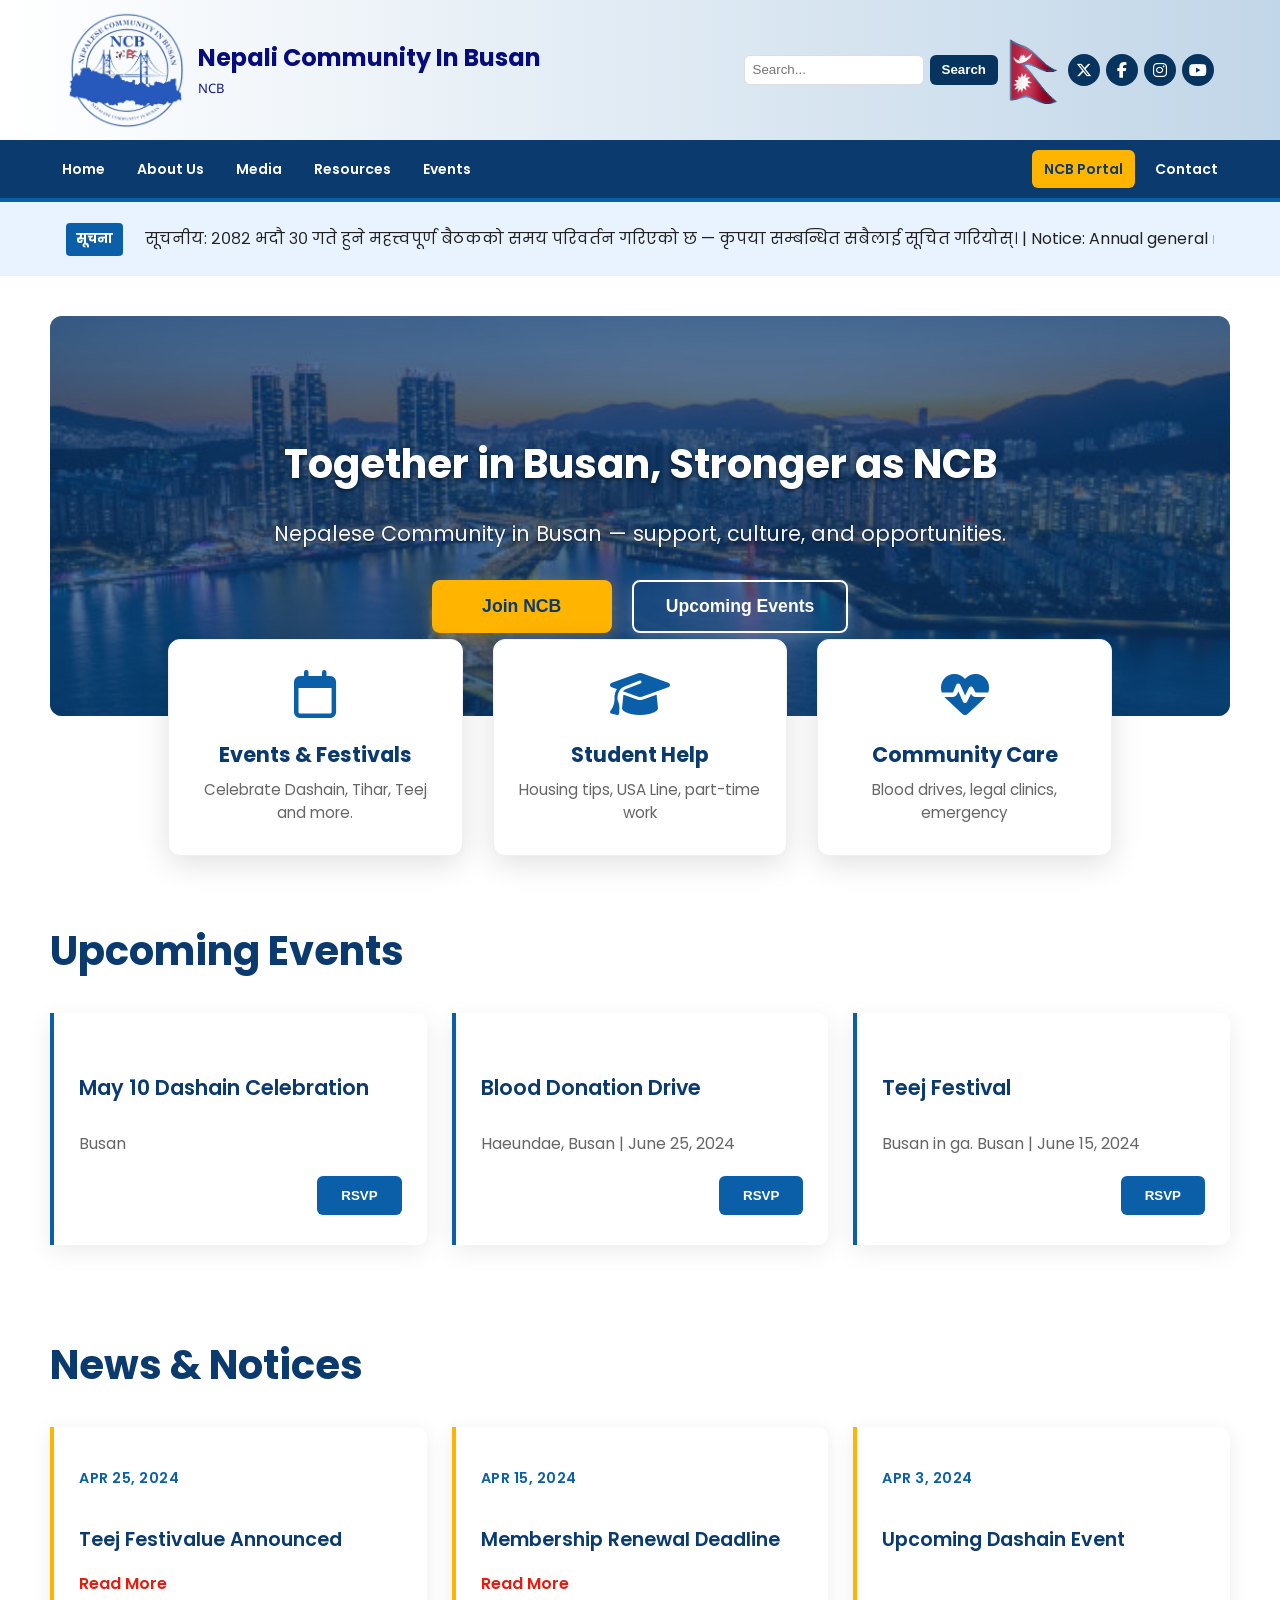
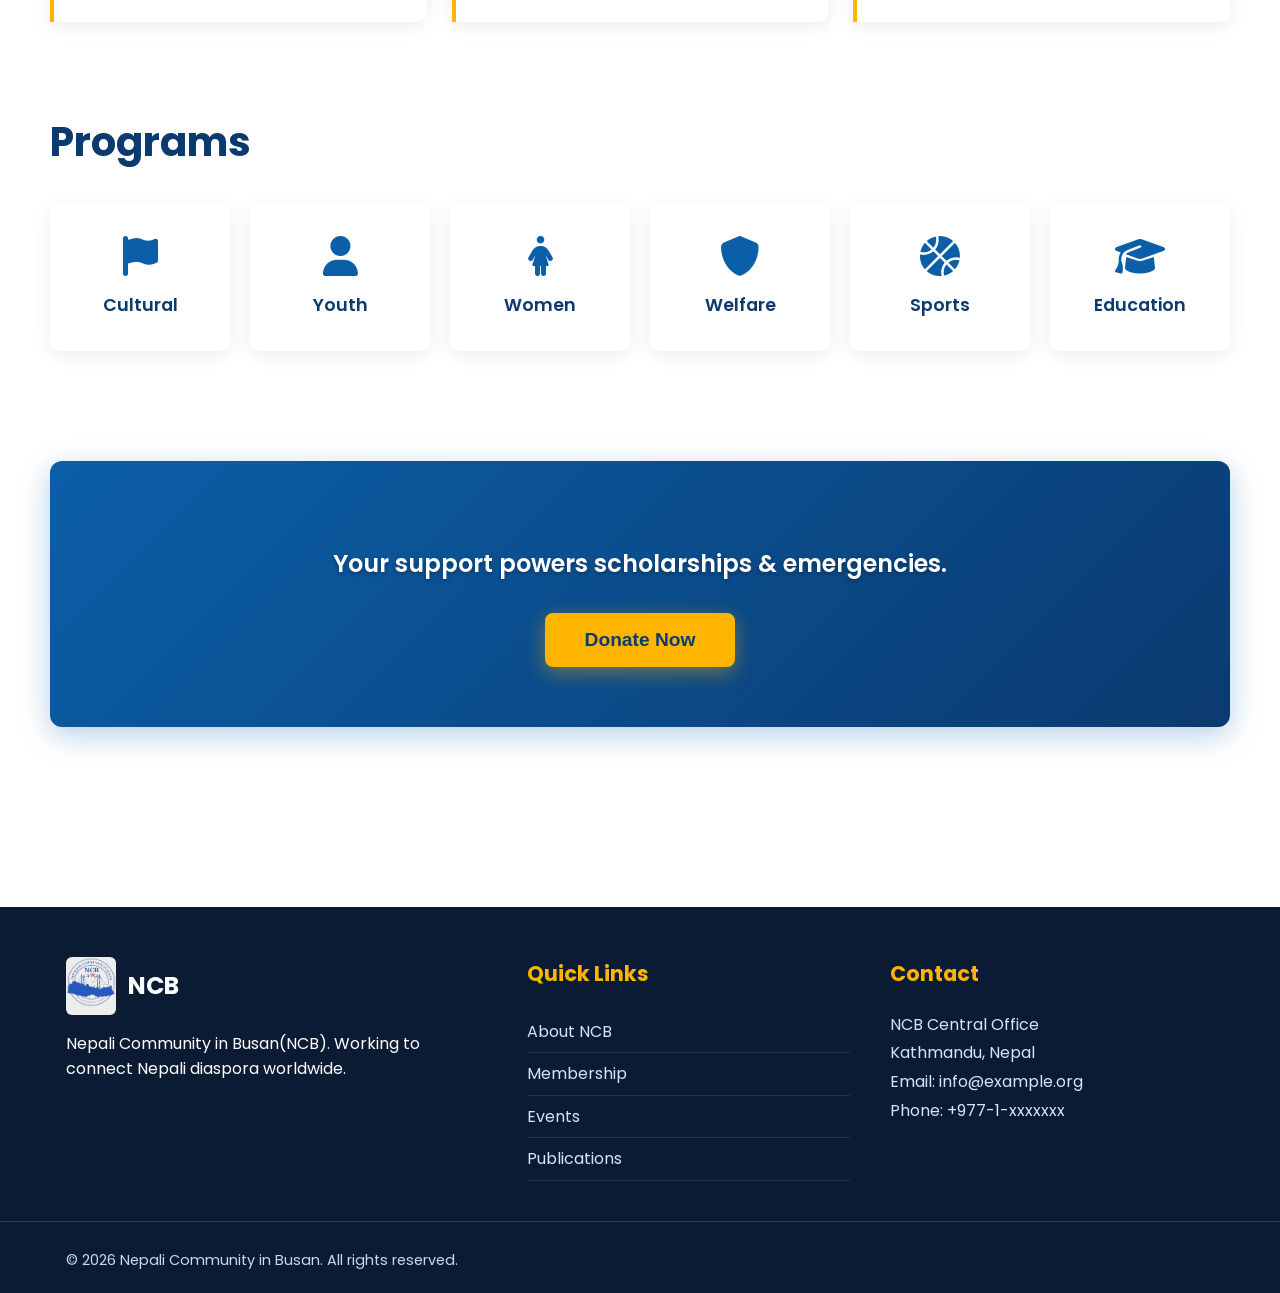
==== index.html @ 3a70bf77 "Update index.html" ====
<!doctype html>
<html lang="en">

<head>
    <meta charset="utf-8" />
    <meta name="viewport" content="width=device-width,initial-scale=1" />
    <title>NCB-Home</title>

    <!-- Fonts -->
    <link
        href="https://fonts.googleapis.com/css2?family=Poppins:wght@300;400;600;700&family=Noto+Sans+Devanagari:wght@400;700&display=swap"
        rel="stylesheet">
    <link rel="stylesheet" href="https://cdnjs.cloudflare.com/ajax/libs/font-awesome/6.6.0/css/all.min.css">
    <!-- Meta -->
    <meta name="description" content="NCB- Nepali Communituy in Busan">
       <link rel="stylesheet" href="./css/styles.css">
</head>

<body>
    <!-- HEADER -->
    <header class="site-header">
        <div class="topbar">
            <div class="container">
                <div class="branding">
                    <div class="logo">
                        <img src="./assests/Images/NCB_logo.png" alt="NCB Logo" style="width: 120px;">
                    </div>
                    <div class="branding-text">
                        <div class="org-title">Nepali Community In Busan</div>
                        <div class="org-sub">NCB</div>
                    </div>
                </div>

                <div class="top-actions">
                    <div class="search-wrap">
                        <input type="search" placeholder="Search..." aria-label="Search" id="search-input" />
                        <button id="search-btn">Search</button>
                    </div>
                    <div class="flags">
                        <img src="./assests/Images/np_flag.gif" alt="Nepal" srcset="" style="width: 50px;">
                    </div>
                    <div class="socials">
                        <a href="#" aria-label="X"><i class="fa-brands fa-x-twitter"></i></a>
                        <a href="#" aria-label="Facebook"><i class="fa-brands fa-facebook-f"></i></a>
                        <a href="#" aria-label="Instagram"><i class="fa-brands fa-instagram"></i></a>
                        <a href="#" aria-label="YouTube"><i class="fa-brands fa-youtube"></i></a>
                    </div>


                </div>
            </div>
        </div>

        <!-- NAV -->
        <nav class="main-nav">
            <div class="container nav-inner">
                <ul class="nav-left">
                    <li><a href="#">Home</a></li>

                    <li class="has-sub">
                        <a href="#">About Us</a>
                        <ul class="dropdown">
                            <li><a href="#">History</a></li>
                            <li><a href="#">Mission & Vision</a></li>
                            <li><a href="#">Leadership</a></li>
                        </ul>
                    </li>

                    <li class="has-sub">
                        <a href="#">Media</a>
                        <ul class="dropdown">
                            <li><a href="#">Press Releases</a></li>
                            <li><a href="#">News</a></li>
                            <li><a href="#">Gallery</a></li>
                        </ul>
                    </li>

                    <li class="has-sub">
                        <a href="#">Resources</a>
                        <ul class="dropdown">
                            <li><a href="#">Documents</a></li>
                            <li><a href="#">Publications</a></li>
                        </ul>
                    </li>

                    <li><a href="#">Events</a></li>
                </ul>

                <ul class="nav-right">
                    <li><a class="cta" href="#">NCB Portal</a></li>
                    <li><a href="#">Contact</a></li>
                </ul>
                <button class="mobile-nav-toggle" aria-label="Open navigation">
                    <span></span><span></span><span></span>
                </button>
            </div>
        </nav>

        <!-- NOTICE BAR -->
        <div class="notice-bar">
            <div class="container notice-inner">
                <span class="notice-label">सूचना</span>
                <div class="notice-scroll" aria-live="polite">
                    <p class="scroll-text">
                        सूचनीय: २०८२ भदौ ३० गते हुने महत्त्वपूर्ण बैठकको समय परिवर्तन गरिएको छ — कृपया सम्बन्धित सबैलाई
                        सूचित गरियोस्। | Notice: Annual general meeting dates updated. Check calendar for details.
                    </p>
                </div>
            </div>
        </div>
    </header>

    <!-- MAIN -->
    <main class="container main-grid">
        <!-- MAIN GRID CONTENT -->
        <div class="main_top_container">
            <section class="hero-banner">
                <div class="hero-text">
                    <h1>Together in Busan, Stronger as NCB</h1>
                    <p>Nepalese Community in Busan — support, culture, and opportunities.</p>
                    <div class="hero-buttons">
                        <button class="btn-primary">Join NCB</button>
                        <button class="btn-secondary">Upcoming Events</button>
                    </div>
                </div>
            </section>

            <!-- Quick Access Cards -->
            <div class="quick-cards">
                <div class="card">
                    <i class="fa-regular fa-calendar"></i>
                    <div class="card_description">
                        <h4 class="card_title">Events & Festivals</h4>
                        <p class="card_desc">Celebrate Dashain, Tihar, Teej and more.</p>
                    </div>

                </div>
                <div class="card">
                    <i class="fa-solid fa-graduation-cap"></i>
                    <div class="card_description">
                        <h4 class="card_title">Student Help</h4>
                        <p class="card_desc">Housing tips, USA Line, part-time work</p>
                    </div>

                </div>
                <div class="card">
                    <i class="fa-solid fa-heart-pulse"></i>
                    <div class="card_description">
                        <h4 class="card_title">Community Care</h4>
                        <p class="card_desc">Blood drives, legal clinics, emergency</p>
                    </div>

                </div>
            </div>
        </div>
        <!-- Upcoming Events -->
        <section class="upcoming-events">
            <h2>Upcoming Events</h2>
            <div class="events-list">
                <div class="event-card">
                    <h4>May 10 Dashain Celebration</h4>
                    <p>Busan</p>
                    <button class="rsvp">RSVP</button>
                </div>
                <div class="event-card">
                    <h4>Blood Donation Drive</h4>
                    <p>Haeundae, Busan | June 25, 2024</p>
                    <button class="rsvp">RSVP</button>
                </div>
                <div class="event-card">
                    <h4>Teej Festival</h4>
                    <p>Busan in ga. Busan | June 15, 2024</p>
                    <button class="rsvp">RSVP</button>
                </div>
            </div>
        </section>

        <!-- News & Notices -->
        <section class="news-notices">
            <h2>News & Notices</h2>
            <div class="news-list">
                <div class="news-item">
                    <p class="date">Apr 25, 2024</p>
                    <h4>Teej Festivalue Announced</h4>
                    <a href="#">Read More</a>
                </div>
                <div class="news-item">
                    <p class="date">Apr 15, 2024</p>
                    <h4>Membership Renewal Deadline</h4>
                    <a href="#">Read More</a>
                </div>
                <div class="news-item">
                    <p class="date">Apr 3, 2024</p>
                    <h4>Upcoming Dashain Event</h4>
                </div>
            </div>
        </section>

        <!-- Programs -->
        <section class="programs">
            <h2>Programs</h2>
            <div class="program-cards">
                <div class="program-card"><i class="fa-solid fa-flag"></i><span>Cultural</span></div>
                <div class="program-card"><i class="fa-solid fa-user"></i><span>Youth</span></div>
                <div class="program-card"><i class="fa-solid fa-female"></i><span>Women</span></div>
                <div class="program-card"><i class="fa-solid fa-shield"></i><span>Welfare</span></div>
                <div class="program-card"><i class="fa-solid fa-basketball"></i><span>Sports</span></div>
                <div class="program-card"><i class="fa-solid fa-graduation-cap"></i><span>Education</span></div>
            </div>
        </section>

        <!-- Donate CTA -->
        <section class="donate-section">
            <p>Your support powers scholarships & emergencies.</p>
            <button class="btn-primary">Donate Now</button>
        </section>
    </main>

    <!-- FOOTER -->
    <footer class="site-footer">
        <div class="container footer-grid">
            <div class="footer-col">
                <div class="branding">
                    <div class="logo_small " style="background-color: rgb(237, 237, 237); border-radius: 6px;">
                        <img src="./assests/Images/NCB_logo.png" alt="NCB Logo" style="width: 50px;">
                    </div>
                    <div class="branding-text">
                        <div class="org-title">NCB </div>
                    </div>
                </div>
                <p>Nepali Community in Busan(NCB). Working to connect Nepali diaspora worldwide.</p>
            </div>

            <div class="footer-col">
                <h4>Quick Links</h4>
                <ul>
                    <li><a href="#">About NCB</a></li>
                    <li><a href="#">Membership</a></li>
                    <li><a href="#">Events</a></li>
                    <li><a href="#">Publications</a></li>
                </ul>
            </div>

            <div class="footer-col">
                <h4>Contact</h4>
                <address>
                    NCB Central Office<br>
                    Kathmandu, Nepal<br>
                    Email: info@example.org<br>
                    Phone: +977-1-xxxxxxx
                </address>
            </div>
        </div>

        <div class="footer-bottom">
            <div class="container">
                <small>© <span id="year"></span> Nepali Community in Busan. All rights reserved.</small>
            </div>
        </div>
    </footer>
    <script src="./js/script.js">

    </script>
</body>


</html>
---- css/styles.css ----
* {
    box-sizing: border-box;
}

html,
body {
    height: 100%;
    margin: 0;
    font-family: 'Poppins', system-ui, -apple-system, 'Segoe UI', Roboto, 'Noto Sans Devanagari', sans-serif;
    color: #222;
    line-height: 1.6;
}

a {
    color: inherit;
    text-decoration: none;
}

.container {
    max-width: 1180px;
    margin: 0 auto;
    padding: 0 16px;
    width: 100%;
}

/* HEADER - topbar */
.topbar {
    position: relative;
    background: linear-gradient(90deg, #ffffff, #c1d6e8);
    color: #060c7c;
    padding: 10px 0;
}

.topbar .container {
    display: flex;
    gap: 12px;
    align-items: center;
    justify-content: space-between;
    flex-wrap: wrap;
}

.branding {
    display: flex;
    gap: 12px;
    align-items: center;
    flex: 1;
    min-width: 200px;
}

.logo {
    width: 80px;
    height: 80px;
    object-fit: contain;
    display: flex;
    align-items: center;
    justify-content: center;
}

.logo img {
    width: 100%;
    height: auto;
}

.branding-text .org-title {
    font-weight: 700;
    font-size: 1.25rem;
}

.branding-text .org-sub {
    font-size: 12px;
    font-family: 'Noto Sans Devanagari', sans-serif;
    opacity: 0.95;
    margin-top: 2px;
}

/* top actions */
.top-actions {
    display: flex;
    gap: 10px;
    align-items: center;
    flex-wrap: wrap;
}

.search-wrap {
    display: flex;
    gap: 6px;
}

.search-wrap input[type="search"] {
    padding: 6px 8px;
    border-radius: 6px;
    border: 1px solid #ddd;
    min-width: 120px;
    max-width: 180px;
    outline: none;
    width: 100%;
}

.search-wrap #search-btn {
    height: 30px;
    padding: 0 12px;
    border: none;
    background-color: #07335f;
    border-radius: 6px;
    color: white;
    font-weight: bold;
    cursor: pointer;
    white-space: nowrap;
}

.flags img {
    width: 40px;
    height: auto;
    display: block;
}

.socials {
    position: static;
    height: auto;
    max-width: none;
    min-width: auto;
    padding: 0;
    display: flex;
    justify-content: flex-end;
    gap: 6px;
}

.socials a {
    display: flex;
    align-items: center;
    justify-content: center;
    width: 32px;
    height: 32px;
    border-radius: 50%;
    background: #07335f;
    color: white;
    transition: background 0.3s ease;
}

.socials a:hover {
    background: #0b5fa8;
}

.socials a i {
    font-size: 16px;
}

/* mobile nav toggle */
.mobile-nav-toggle {
    display: none;
    background: transparent;
    border: 0;
    cursor: pointer;
    padding: 6px;
}

.mobile-nav-toggle span {
    display: block;
    width: 22px;
    height: 2px;
    background: #fff;
    margin: 4px 0;
    border-radius: 2px;
}

/* MAIN NAV */
.main-nav {
    background: #0b3a6f;
    color: #fff;
    position: relative;
}

.main-nav .nav-inner {
    display: flex;
    align-items: center;
    justify-content: space-between;
    gap: 12px;
    padding: 8px 0;
    position: relative;
}

.main-nav ul {
    list-style: none;
    display: flex;
    gap: 8px;
    margin: 0;
    padding: 0;
    align-items: center;
    flex-wrap: wrap;
}

.main-nav a {
    display: block;
    padding: 10px 12px;
    color: #fff;
    font-weight: 600;
    font-size: 14px;
    white-space: nowrap;
    transition: color 0.3s ease;
}

.main-nav a:hover {
    color: #ffb400;
}

.main-nav .cta {
    background: #ffb400;
    color: #0b3a6f;
    padding: 8px 12px;
    border-radius: 6px;
    transition: background 0.3s ease;
}

.main-nav .cta:hover {
    background: #e6a200;
}

/* Dropdown (pure CSS) */
.has-sub {
    position: relative;
}

.dropdown {
    position: absolute;
    left: 0;
    top: 100%;
    min-width: 180px;
    background: #fff;
    color: #222;
    border-radius: 6px;
    box-shadow: 0 8px 20px rgba(0, 0, 0, 0.12);
    opacity: 0;
    transform: translateY(6px);
    pointer-events: none;
    transition: all .18s ease;
    z-index: 100;
}

.dropdown li a {
    padding: 10px 12px;
    color: #222;
    display: block;
    transition: background 0.3s ease;
}

.dropdown li a:hover {
    background: #f5f5f5;
}

.has-sub:hover>.dropdown,
.has-sub:focus-within>.dropdown {
    opacity: 1;
    transform: translateY(0);
    pointer-events: auto;
}

/* NOTICE BAR */
.notice-bar {
    background: #e9f3ff;
    border-top: 4px solid #0b5fa8;
    padding: 8px 0;
    overflow: hidden;
}

.notice-inner {
    display: flex;
    gap: 12px;
    align-items: center;
    flex-wrap: wrap;
}

.notice-label {
    display: inline-block;
    background: #0b5fa8;
    color: #fff;
    padding: 6px 10px;
    border-radius: 4px;
    font-weight: 700;
    font-size: 13px;
    white-space: nowrap;
}

.notice-scroll {
    overflow: hidden;
    flex: 1;
    min-width: 200px;
}

.scroll-text {
    white-space: nowrap;
    display: inline-block;
    padding-left: 10px;
    animation: marquee 18s linear infinite;
}

@keyframes marquee {
    0% {
        transform: translateX(100%);
    }

    100% {
        transform: translateX(-100%);
    }
}

/* MAIN GRID */
.main-grid {
    display: flex;
    flex-direction: column;
    gap: 40px;
    padding: 40px 0;
}

/* MAIN TOP CONTAINER */
.main_top_container {
    position: relative;
    margin-bottom: 120px;
}

/* HERO BANNER */
.hero-banner {
    background-image: url(/assests/Images/busanbridge.jpg);
    background-repeat: no-repeat;
    background-position: center;
    background-size: cover;
    color: #ffffff;
    padding: 80px 40px;
    border-radius: 12px;
    text-align: center;
    position: relative;
    overflow: hidden;
    min-height: 400px;
    display: flex;
    align-items: center;
    justify-content: center;
}

.hero-banner::before {
    content: '';
    position: absolute;
    top: 0;
    left: 0;
    right: 0;
    bottom: 0;
    background: rgba(11, 58, 111, 0.7);
    z-index: 1;
}

.hero-text {
    position: relative;
    z-index: 2;
    max-width: 800px;
}

.hero-text h1 {
    width:100%;
    font-size: 2.5rem;
    margin-bottom: 20px;
    font-weight: 700;
    text-shadow: 0 2px 4px rgba(0, 0, 0, 0.5);
}

.hero-text p {
    font-size: 1.3rem;
    margin-bottom: 30px;
    opacity: 0.95;
    text-shadow: 0 1px 2px rgba(0, 0, 0, 0.5);
}

.hero-buttons {
    display: flex;
    gap: 20px;
    justify-content: center;
    flex-wrap: wrap;
}

.btn-primary,
.btn-secondary {
    padding: 14px 32px;
    border: none;
    border-radius: 8px;
    font-weight: 600;
    cursor: pointer;
    transition: all 0.3s ease;
    font-size: 1.1rem;
    min-width: 180px;
}

.btn-primary {
    background: #ffb400;
    color: #0b3a6f;
    box-shadow: 0 4px 15px rgba(255, 180, 0, 0.3);
}

.btn-primary:hover {
    background: #e6a200;
    transform: translateY(-3px);
    box-shadow: 0 6px 20px rgba(255, 180, 0, 0.4);
}

.btn-secondary {
    background: transparent;
    color: white;
    border: 2px solid white;
    box-shadow: 0 4px 15px rgba(255, 255, 255, 0.2);
}

.btn-secondary:hover {
    background: white;
    color: #0b3a6f;
    transform: translateY(-3px);
    box-shadow: 0 6px 20px rgba(255, 255, 255, 0.3);
}

/* QUICK CARDS */
.quick-cards {
    display: grid;
    grid-template-columns: repeat(3, 1fr);
    gap: 30px;
    position: absolute;
    bottom: -140px;
    left: 0;
    right: 0;
    z-index: 10;
    width: 80%;
    place-items: center;
    justify-content: center;
    align-items: center;
    margin: auto;
}

.card {
    background: white;
    padding: 30px 25px;
    border-radius: 12px;
    text-align: center;
    box-shadow: 0 8px 30px rgba(0, 0, 0, 0.12);
    transition: all 0.3s ease;
    border: 1px solid #f0f0f0;
    display: flex;
    flex-direction: column;
    align-items: center;
    justify-content: center;
    min-height: 200px;
}

.card:hover {
    transform: translateY(-8px);
    box-shadow: 0 15px 40px rgba(0, 0, 0, 0.15);
}

.card i {
    font-size: 3rem;
    color: #0b5fa8;
    margin-bottom: 20px;
}

.card_description {
    display: flex;
    flex-direction: column;
    gap: 8px;
}

.card_title {
    font-size: 1.3rem;
    margin: 0;
    color: #0b3a6f;
    font-weight: 700;
}

.card_desc {
    color: #666;
    line-height: 1.5;
    margin: 0;
    font-size: 0.95rem;
}

/* UPCOMING EVENTS */
.upcoming-events {
    margin: 10px 0 10px;
}

.upcoming-events h2 {
    font-size: 2.5rem;
    margin-bottom: 30px;
    color: #0b3a6f;
    text-align: left;
    font-weight: 700;
}

.events-list {
    display: grid;
    grid-template-columns: repeat(auto-fit, minmax(320px, 1fr));
    gap: 25px;
}

.event-card {
    background: white;
    padding: 30px 25px;
    border-radius: 0px 10px 10px 0px;
    box-shadow: 0 6px 25px rgba(0, 0, 0, 0.08);
    transition: all 0.3s ease;
    border-left: 4px solid #0b5fa8;
    display: flex;
    flex-direction: column;
    height: 100%;
}

.event-card:hover {
    transform: translateY(-5px);
    box-shadow: 0 12px 35px rgba(0, 0, 0, 0.12);
}

.event-card h4 {
    font-size: 1.3rem;
    margin-bottom: 12px;
    color: #0b3a6f;
    font-weight: 600;
}

.event-card p {
    color: #666;
    margin-bottom: 20px;
    flex-grow: 1;
    line-height: 1.5;
}

.rsvp {
    background: #0b5fa8;
    color: white;
    border: none;
    padding: 12px 24px;
    border-radius: 6px;
    cursor: pointer;
    font-weight: 600;
    transition: all 0.3s ease;
    align-self: flex-end;
}

.rsvp:hover {
    background: #094a8a;
    transform: translateY(-2px);
}

/* NEWS & NOTICES */
.news-notices {
    margin: 5px 0;
}

.news-notices h2 {
    font-size: 2.5rem;
    margin-bottom: 30px;
    color: #0b3a6f;
    text-align: left;
    font-weight: 700;
}

.news-list {
    display: grid;
    grid-template-columns: repeat(auto-fit, minmax(350px, 1fr));
    gap: 25px;
}

.news-item {
    background: white;
    padding: 25px;
    border-radius: 0px 10px 10px 0px;
    box-shadow: 0 4px 20px rgba(0, 0, 0, 0.08);
    transition: all 0.3s ease;
    border-left: 4px solid #ffb400;
    display: flex;
    flex-direction: column;
    height: 100%;
}

.news-item:hover {
    transform: translateX(5px);
    box-shadow: 0 8px 30px rgba(0, 0, 0, 0.12);
}

.news-item .date {
    color: #0b5fa8;
    font-weight: 600;
    font-size: 0.9rem;
    margin-bottom: 10px;
    text-transform: uppercase;
    letter-spacing: 0.5px;
}

.news-item h4 {
    font-size: 1.2rem;
    margin-bottom: 15px;
    color: #0b3a6f;
    font-weight: 600;
    flex-grow: 1;
}

.news-item a {
    color: #e61b0c;
    font-weight: 600;
    transition: color 0.3s ease;
    align-self: flex-start;
}

.news-item a:hover {
    color: #094a8a;
}

/* PROGRAMS */
.programs {
    margin: 10px 0;
}

.programs h2 {
    font-size: 2.5rem;
    margin-bottom: 30px;
    color: #0b3a6f;
    text-align: left;
    font-weight: 700;
}

.program-cards {
    display: grid;
    grid-template-columns: repeat(auto-fit, minmax(180px, 1fr));
    gap: 20px;
}

.program-card {
    background: white;
    padding: 30px 20px;
    border-radius: 10px;
    text-align: center;
    box-shadow: 0 4px 20px rgba(0, 0, 0, 0.08);
    transition: all 0.3s ease;
    cursor: pointer;
    border: 2px solid transparent;
    display: flex;
    flex-direction: column;
    align-items: center;
    justify-content: center;
    min-height: 140px;
}

.program-card:hover {
    transform: translateY(-5px);
    border-color: #0b5fa8;
    box-shadow: 0 8px 30px rgba(11, 95, 168, 0.15);
}

.program-card i {
    font-size: 2.5rem;
    color: #0b5fa8;
    margin-bottom: 15px;
    display: block;
}

.program-card span {
    font-weight: 600;
    color: #0b3a6f;
    font-size: 1.1rem;
}

/* DONATE SECTION */
.donate-section {
    background: linear-gradient(135deg, #0b5fa8 0%, #0b3a6f 100%);
    color: white;
    padding: 60px 40px;
    border-radius: 12px;
    text-align: center;
    margin: 60px 0;
    box-shadow: 0 8px 30px rgba(11, 95, 168, 0.3);
}

.donate-section p {
    font-size: 1.5rem;
    margin-bottom: 30px;
    font-weight: 600;
    text-shadow: 0 2px 4px rgba(0, 0, 0, 0.3);
}

.donate-section .btn-primary {
    background: #ffb400;
    color: #0b3a6f;
    padding: 16px 40px;
    font-size: 1.2rem;
    box-shadow: 0 6px 20px rgba(255, 180, 0, 0.4);
}

.donate-section .btn-primary:hover {
    background: #e6a200;
    transform: translateY(-3px);
    box-shadow: 0 8px 25px rgba(255, 180, 0, 0.5);
}

/* FOOTER */
.site-footer {
    margin-top: 80px;
    background: #0a1b33;
    color: #fff;
    padding: 50px 0 20px;
}

.footer-grid {
    display: grid;
    gap: 40px;
    grid-template-columns: 1fr;
    align-items: start;
}

.footer-col h4 {
    margin-top: 0;
    margin-bottom: 20px;
    color: #ffb400;
    font-size: 1.3rem;
}

.footer-col ul {
    list-style: none;
    padding: 0;
    margin: 0;
}

.footer-col ul li a {
    color: #cfe6ff;
    display: block;
    padding: 8px 0;
    transition: all 0.3s ease;
    border-bottom: 1px solid rgba(255, 255, 255, 0.1);
}

.footer-col ul li a:hover {
    color: #fff;
    padding-left: 8px;
}

.footer-col address {
    font-style: normal;
    color: #cfe6ff;
    line-height: 1.8;
}

.footer-bottom {
    border-top: 1px solid rgba(255, 255, 255, 0.15);
    padding: 25px 0 0;
    margin-top: 40px;
}

.footer-bottom small {
    color: #cbd8ef;
    font-size: 0.9rem;
}

/* Desktop layout */
@media(min-width: 900px) {
    .footer-grid {
        grid-template-columns: 1.3fr 1fr 1fr;
    }

    .logo {
        width: 120px;
        height: 120px;
    }

    .branding-text .org-title {
        font-size: 1.5rem;
    }

    .branding-text .org-sub {
        font-size: 13px;
    }
}

/* Tablet */
@media(min-width: 768px) and (max-width: 1023px) {
    .quick-cards {
        grid-template-columns: repeat(3, 1fr);
        gap: 20px;
        bottom: -80px;
    }

    .card {
        padding: 25px 20px;
        min-height: 180px;
    }

    .hero-text h1 {
        font-size: 2.5rem;
    }

    .hero-text p {
        font-size: 1.2rem;
    }
}

/* Mobile specific */
@media(max-width: 899px) {
    .main-nav .nav-inner {
        flex-wrap: wrap;
    }

    .nav-left {
        display: none;
    }

    .mobile-nav-toggle {
        display: inline-flex;
    }

    .main-nav .nav-inner.open .nav-left {
        display: flex;
        flex-direction: column;
        width: 100%;
        background: #07335f;
        position: absolute;
        left: 0;
        top: 100%;
        padding: 8px;
        z-index: 40;
    }

    .main-nav .nav-inner.open .nav-left a {
        padding: 12px;
        border-bottom: 1px solid rgba(255, 255, 255, 0.04);
    }

    .dropdown {
        position: relative;
        box-shadow: none;
        transform: none;
        opacity: 1;
        pointer-events: auto;
        background: transparent;
    }

    .has-sub .dropdown li a {
        color: #fff;
        padding-left: 20px;
    }

    .top-actions {
        justify-content: flex-end;
    }

    .flags {
        display: none;
    }
}

/* Small mobile devices */
@media(max-width: 767px) {
    .topbar .container {
        flex-direction: column;
        align-items: center;
        gap: 15px;
        text-align: center;
    }

    .branding {
        width: 100%;
        justify-content: center;
        text-align: center;
    }

    .top-actions {
        width: 100%;
        justify-content: center;
    }

    .search-wrap {
        flex: 1;
        max-width: 300px;
    }

    .socials {
        display: none;
    }

    .hero-banner {
        padding: 60px 20px;
        min-height: 350px;
    }

    .hero-text h1 {
        font-size: 2rem;
    }

    .hero-text p {
        font-size: 1.1rem;
    }

    .hero-buttons {
        flex-direction: column;
        align-items: center;
        gap: 15px;
    }

    .btn-primary,
    .btn-secondary {
        width: 100%;
        max-width: 280px;
    }

    .quick-cards {
        grid-template-columns: 1fr;
        gap: 20px;
        position: relative;
        bottom: -40px;
    }

    .main_top_container {
        margin-bottom: 60px;
    }

    .card {
        min-height: auto;
        padding: 25px 20px;
    }

    .events-list,
    .news-list {
        grid-template-columns: 1fr;
    }

    .program-cards {
        grid-template-columns: repeat(2, 1fr);
    }

    .upcoming-events,
    .news-notices,
    .programs {
        margin: 40px 0;
    }

    .upcoming-events h2,
    .news-notices h2,
    .programs h2 {
        font-size: 2rem;
    }

    .donate-section {
        padding: 40px 20px;
        margin: 40px 0;
    }

    .donate-section p {
        font-size: 1.3rem;
    }

    .notice-inner {
        flex-direction: column;
        align-items: flex-start;
        gap: 10px;
    }

    .notice-scroll {
        width: 100%;
    }
}

/* Extra small devices */
@media(max-width: 480px) {
    .program-cards {
        grid-template-columns: 1fr;
    }

    .hero-text h1 {
        font-size: 1.8rem;
    }

    .hero-text p {
        font-size: 1rem;
    }

    .card i {
        font-size: 2.5rem;
    }

    .card_title {
        font-size: 1.2rem;
    }
}

/* Prevent body scroll when mobile menu is open */
body.menu-open {
    overflow: hidden;
}
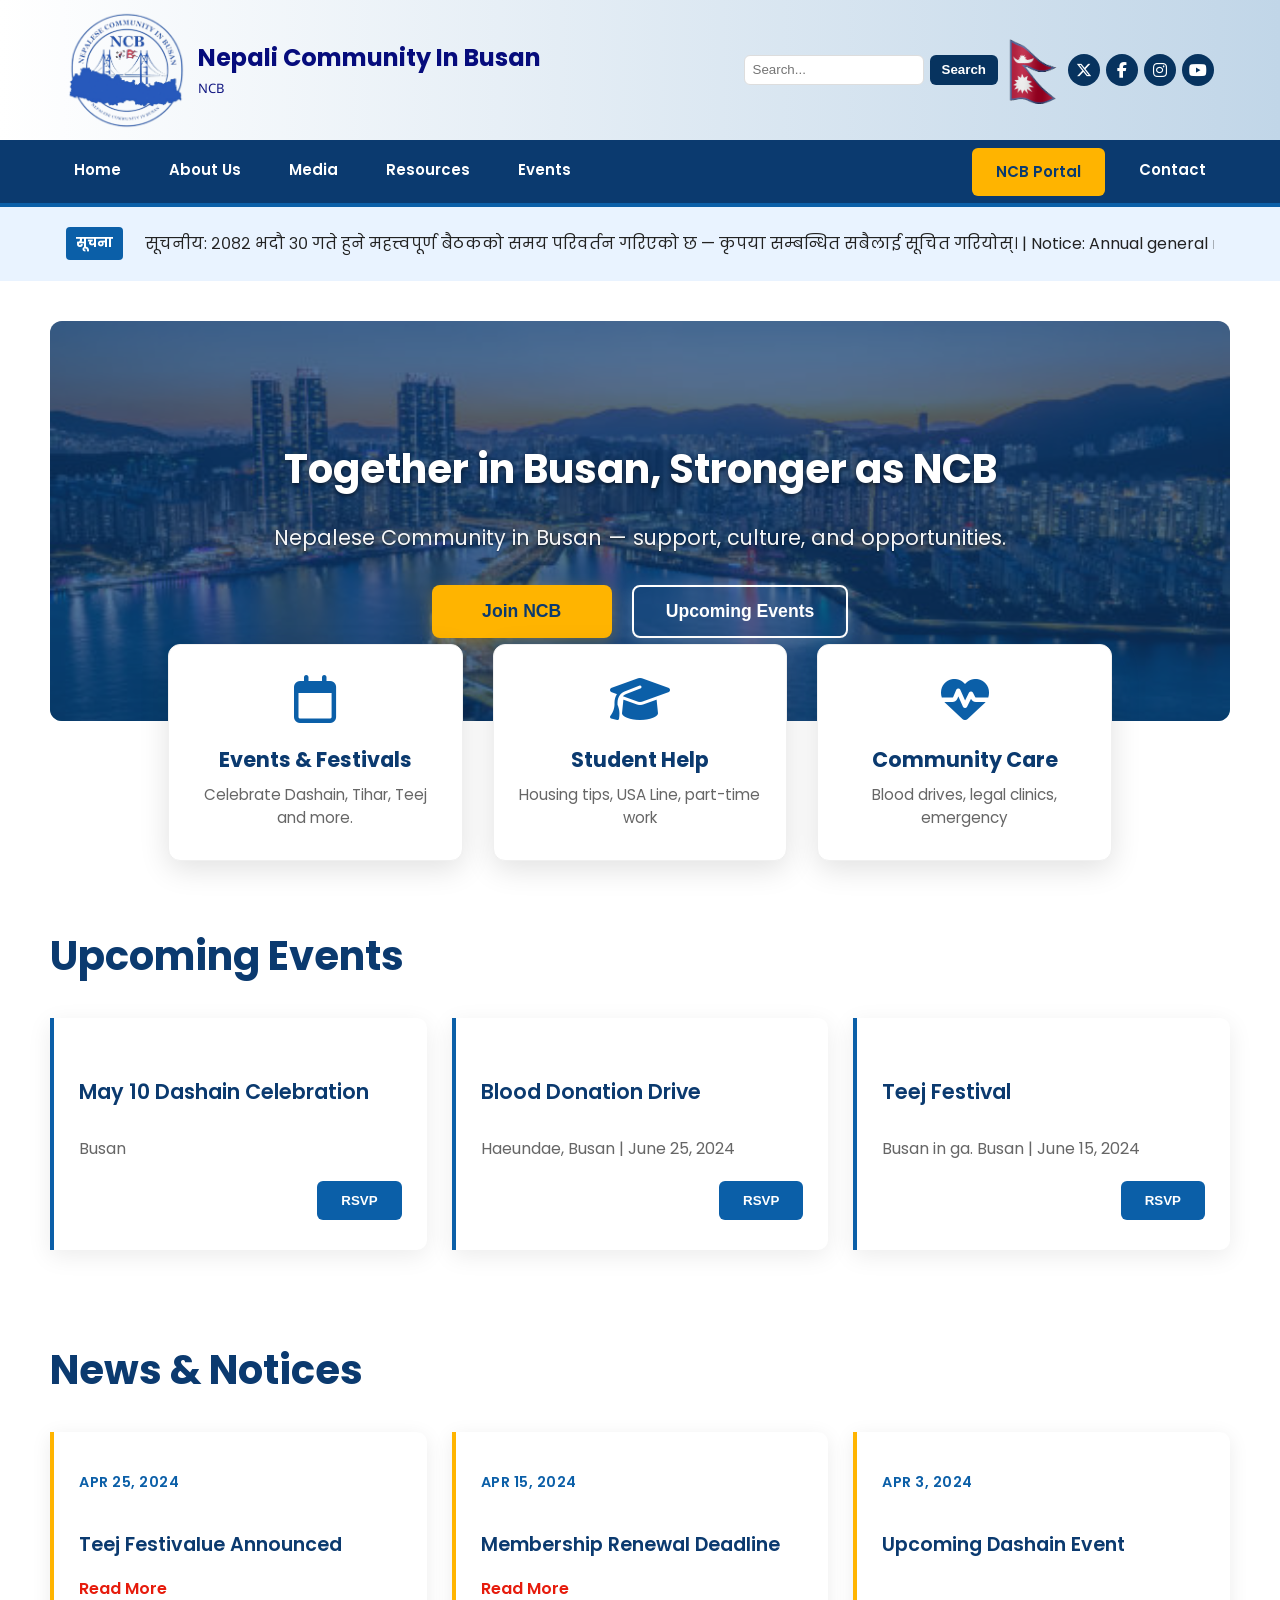
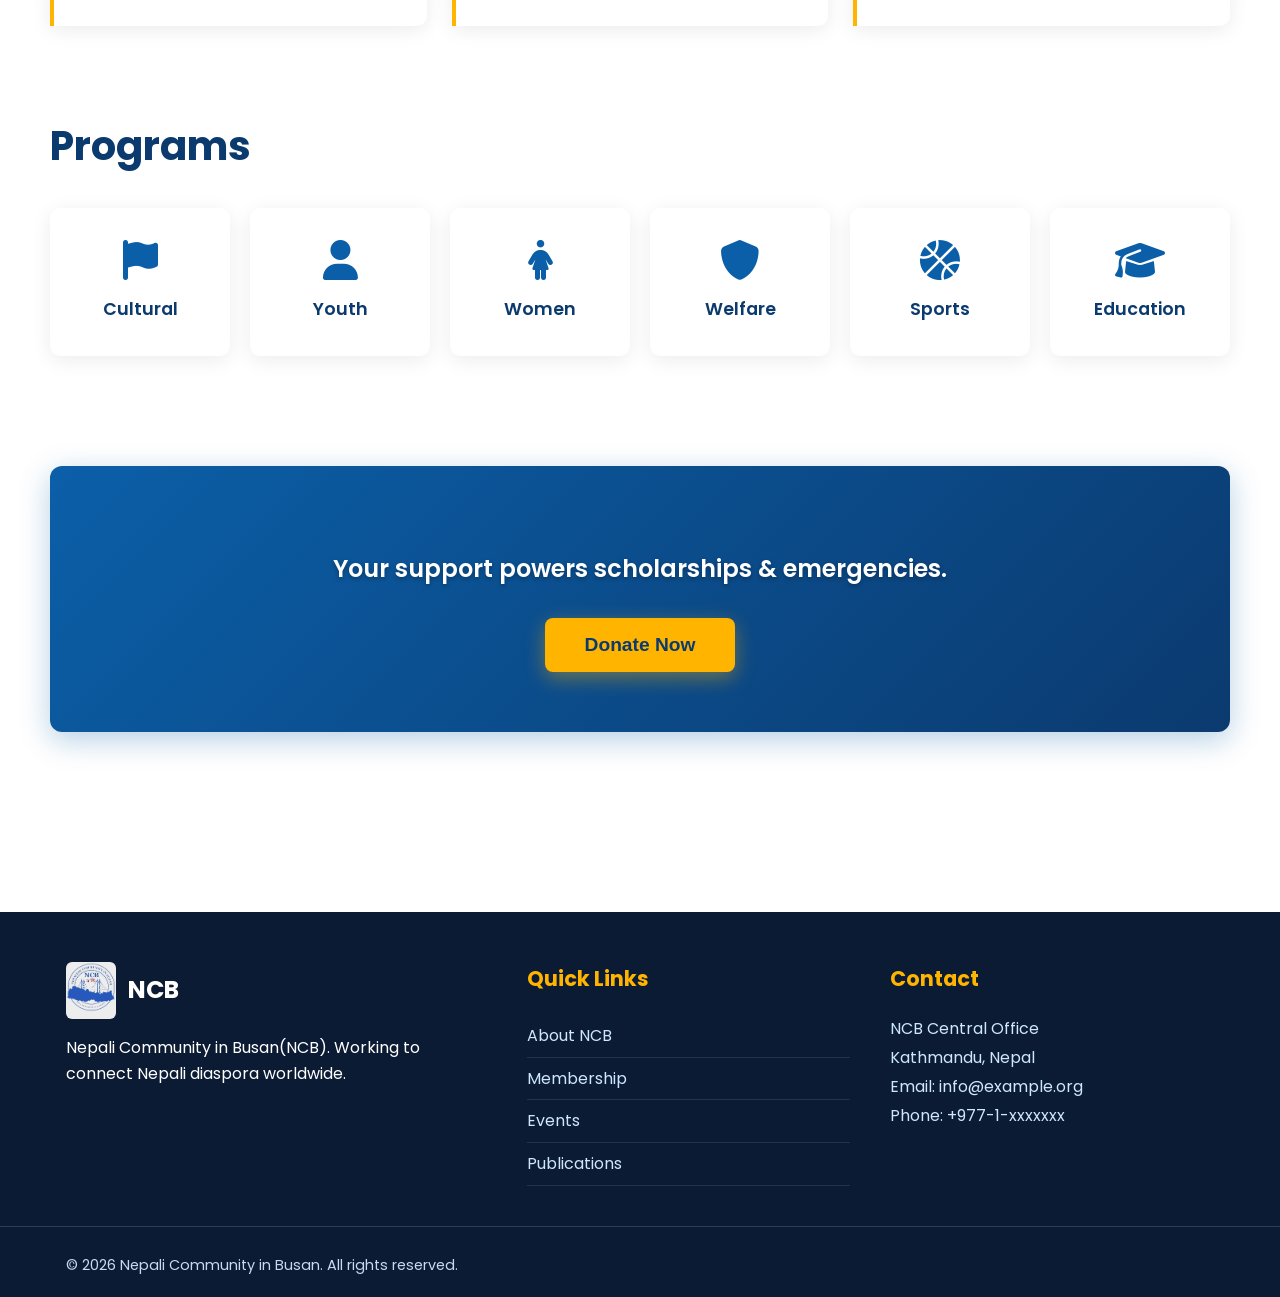
==== commit 4c3e2edb: "Add files via upload" ====
--- a/index.html
+++ b/index.html
@@ -13,7 +13,7 @@
     <link rel="stylesheet" href="https://cdnjs.cloudflare.com/ajax/libs/font-awesome/6.6.0/css/all.min.css">
     <!-- Meta -->
     <meta name="description" content="NCB- Nepali Communituy in Busan">
-       <link rel="stylesheet" href="./css/styles.css">
+    <link rel="stylesheet" href="./frontend/css/styles.css">
 </head>
 
 <body>
@@ -258,14 +258,8 @@
             </div>
         </div>
     </footer>
-    <script src="./js/script.js">
-
+    <script src="./frontend/js/script.js">
     </script>
 </body>
 
-
-</html>
-
-
-
-
+</html>
--- a/frontend/css/styles.css
+++ b/frontend/css/styles.css
@@ -0,0 +1,1354 @@
+* {
+    box-sizing: border-box;
+}
+
+html,
+body {
+    height: 100%;
+    margin: 0;
+    font-family: 'Poppins', system-ui, -apple-system, 'Segoe UI', Roboto, 'Noto Sans Devanagari', sans-serif;
+    color: #222;
+    line-height: 1.6;
+}
+
+a {
+    color: inherit;
+    text-decoration: none;
+}
+
+.container {
+    max-width: 1180px;
+    margin: 0 auto;
+    padding: 0 16px;
+    width: 100%;
+}
+
+/* HEADER - topbar */
+.topbar {
+    position: relative;
+    background: linear-gradient(90deg, #ffffff, #c1d6e8);
+    color: #060c7c;
+    padding: 10px 0;
+}
+
+.topbar .container {
+    display: flex;
+    gap: 12px;
+    align-items: center;
+    justify-content: space-between;
+    flex-wrap: wrap;
+}
+
+.branding {
+    display: flex;
+    gap: 12px;
+    align-items: center;
+    flex: 1;
+    min-width: 200px;
+}
+
+.logo {
+    width: 80px;
+    height: 80px;
+    object-fit: contain;
+    display: flex;
+    align-items: center;
+    justify-content: center;
+}
+
+.logo img {
+    width: 100%;
+    height: auto;
+}
+
+.branding-text .org-title {
+    font-weight: 700;
+    font-size: 1.25rem;
+}
+
+.branding-text .org-sub {
+    font-size: 12px;
+    font-family: 'Noto Sans Devanagari', sans-serif;
+    opacity: 0.95;
+    margin-top: 2px;
+}
+
+/* top actions */
+.top-actions {
+    display: flex;
+    gap: 10px;
+    align-items: center;
+    flex-wrap: wrap;
+}
+
+.search-wrap {
+    display: flex;
+    gap: 6px;
+}
+
+.search-wrap input[type="search"] {
+    padding: 6px 8px;
+    border-radius: 6px;
+    border: 1px solid #ddd;
+    min-width: 120px;
+    max-width: 180px;
+    outline: none;
+    width: 100%;
+}
+
+.search-wrap #search-btn {
+    height: 30px;
+    padding: 0 12px;
+    border: none;
+    background-color: #07335f;
+    border-radius: 6px;
+    color: white;
+    font-weight: bold;
+    cursor: pointer;
+    white-space: nowrap;
+}
+
+.flags img {
+    width: 40px;
+    height: auto;
+    display: block;
+}
+
+.socials {
+    position: static;
+    height: auto;
+    max-width: none;
+    min-width: auto;
+    padding: 0;
+    display: flex;
+    justify-content: flex-end;
+    gap: 6px;
+}
+
+.socials a {
+    display: flex;
+    align-items: center;
+    justify-content: center;
+    width: 32px;
+    height: 32px;
+    border-radius: 50%;
+    background: #07335f;
+    color: white;
+    transition: background 0.3s ease;
+}
+
+.socials a:hover {
+    background: #0b5fa8;
+}
+
+.socials a i {
+    font-size: 16px;
+}
+
+/* mobile nav toggle */
+.mobile-nav-toggle {
+    display: none;
+    background: transparent;
+    border: 0;
+    cursor: pointer;
+    padding: 6px;
+}
+
+.mobile-nav-toggle span {
+    display: block;
+    width: 22px;
+    height: 2px;
+    background: #fff;
+    margin: 4px 0;
+    border-radius: 2px;
+}
+
+/* MAIN NAV */
+.main-nav {
+    background: #0b3a6f;
+    color: #fff;
+    position: relative;
+}
+
+.main-nav .nav-inner {
+    display: flex;
+    align-items: center;
+    justify-content: space-between;
+    gap: 12px;
+    padding: 8px 0;
+    position: relative;
+}
+
+.main-nav ul {
+    list-style: none;
+    display: flex;
+    gap: 8px;
+    margin: 0;
+    padding: 0;
+    align-items: center;
+    flex-wrap: wrap;
+}
+
+.main-nav a {
+    display: block;
+    padding: 10px 12px;
+    color: #fff;
+    font-weight: 600;
+    font-size: 14px;
+    white-space: nowrap;
+    transition: color 0.3s ease;
+}
+
+.main-nav a:hover {
+    color: #ffb400;
+}
+
+.main-nav .cta {
+    background: #ffb400;
+    color: #0b3a6f;
+    padding: 8px 12px;
+    border-radius: 6px;
+    transition: background 0.3s ease;
+}
+
+.main-nav .cta:hover {
+    background: #e6a200;
+}
+
+/* Dropdown (pure CSS) */
+.has-sub {
+    position: relative;
+}
+
+.dropdown {
+    position: absolute;
+    left: 0;
+    top: 100%;
+    min-width: 180px;
+    background: #fff;
+    color: #222;
+    border-radius: 6px;
+    box-shadow: 0 8px 20px rgba(0, 0, 0, 0.12);
+    opacity: 0;
+    transform: translateY(6px);
+    pointer-events: none;
+    transition: all .18s ease;
+    z-index: 100;
+}
+
+.dropdown li a {
+    padding: 10px 12px;
+    color: #222;
+    display: block;
+    transition: background 0.3s ease;
+}
+
+.dropdown li a:hover {
+    background: #f5f5f5;
+}
+
+.has-sub:hover>.dropdown,
+.has-sub:focus-within>.dropdown {
+    opacity: 1;
+    transform: translateY(0);
+    pointer-events: auto;
+}
+
+/* NOTICE BAR */
+.notice-bar {
+    background: #e9f3ff;
+    border-top: 4px solid #0b5fa8;
+    padding: 8px 0;
+    overflow: hidden;
+}
+
+.notice-inner {
+    display: flex;
+    gap: 12px;
+    align-items: center;
+    flex-wrap: wrap;
+}
+
+.notice-label {
+    display: inline-block;
+    background: #0b5fa8;
+    color: #fff;
+    padding: 6px 10px;
+    border-radius: 4px;
+    font-weight: 700;
+    font-size: 13px;
+    white-space: nowrap;
+}
+
+.notice-scroll {
+    overflow: hidden;
+    flex: 1;
+    min-width: 200px;
+}
+
+.scroll-text {
+    white-space: nowrap;
+    display: inline-block;
+    padding-left: 10px;
+    animation: marquee 18s linear infinite;
+}
+
+@keyframes marquee {
+    0% {
+        transform: translateX(100%);
+    }
+
+    100% {
+        transform: translateX(-100%);
+    }
+}
+
+/* MAIN GRID */
+.main-grid {
+    display: flex;
+    flex-direction: column;
+    gap: 40px;
+    padding: 40px 0;
+}
+
+/* MAIN TOP CONTAINER */
+.main_top_container {
+    position: relative;
+    margin-bottom: 120px;
+}
+
+/* HERO BANNER */
+.hero-banner {
+    background-image: url(/assests/Images/busanbridge.jpg);
+    background-repeat: no-repeat;
+    background-position: center;
+    background-size: cover;
+    color: #ffffff;
+    padding: 80px 40px;
+    border-radius: 12px;
+    text-align: center;
+    position: relative;
+    overflow: hidden;
+    min-height: 400px;
+    display: flex;
+    align-items: center;
+    justify-content: center;
+}
+
+.hero-banner::before {
+    content: '';
+    position: absolute;
+    top: 0;
+    left: 0;
+    right: 0;
+    bottom: 0;
+    background: rgba(11, 58, 111, 0.7);
+    z-index: 1;
+}
+
+.hero-text {
+    position: relative;
+    z-index: 2;
+    max-width: 800px;
+}
+
+.hero-text h1 {
+    width:100%;
+    font-size: 2.5rem;
+    margin-bottom: 20px;
+    font-weight: 700;
+    text-shadow: 0 2px 4px rgba(0, 0, 0, 0.5);
+}
+
+.hero-text p {
+    font-size: 1.3rem;
+    margin-bottom: 30px;
+    opacity: 0.95;
+    text-shadow: 0 1px 2px rgba(0, 0, 0, 0.5);
+}
+
+.hero-buttons {
+    display: flex;
+    gap: 20px;
+    justify-content: center;
+    flex-wrap: wrap;
+}
+
+.btn-primary,
+.btn-secondary {
+    padding: 14px 32px;
+    border: none;
+    border-radius: 8px;
+    font-weight: 600;
+    cursor: pointer;
+    transition: all 0.3s ease;
+    font-size: 1.1rem;
+    min-width: 180px;
+}
+
+.btn-primary {
+    background: #ffb400;
+    color: #0b3a6f;
+    box-shadow: 0 4px 15px rgba(255, 180, 0, 0.3);
+}
+
+.btn-primary:hover {
+    background: #e6a200;
+    transform: translateY(-3px);
+    box-shadow: 0 6px 20px rgba(255, 180, 0, 0.4);
+}
+
+.btn-secondary {
+    background: transparent;
+    color: white;
+    border: 2px solid white;
+    box-shadow: 0 4px 15px rgba(255, 255, 255, 0.2);
+}
+
+.btn-secondary:hover {
+    background: white;
+    color: #0b3a6f;
+    transform: translateY(-3px);
+    box-shadow: 0 6px 20px rgba(255, 255, 255, 0.3);
+}
+
+/* QUICK CARDS */
+.quick-cards {
+    display: grid;
+    grid-template-columns: repeat(3, 1fr);
+    gap: 30px;
+    position: absolute;
+    bottom: -140px;
+    left: 0;
+    right: 0;
+    z-index: 10;
+    width: 80%;
+    place-items: center;
+    justify-content: center;
+    align-items: center;
+    margin: auto;
+}
+
+.card {
+    background: white;
+    padding: 30px 25px;
+    border-radius: 12px;
+    text-align: center;
+    box-shadow: 0 8px 30px rgba(0, 0, 0, 0.12);
+    transition: all 0.3s ease;
+    border: 1px solid #f0f0f0;
+    display: flex;
+    flex-direction: column;
+    align-items: center;
+    justify-content: center;
+    min-height: 200px;
+}
+
+.card:hover {
+    transform: translateY(-8px);
+    box-shadow: 0 15px 40px rgba(0, 0, 0, 0.15);
+}
+
+.card i {
+    font-size: 3rem;
+    color: #0b5fa8;
+    margin-bottom: 20px;
+}
+
+.card_description {
+    display: flex;
+    flex-direction: column;
+    gap: 8px;
+}
+
+.card_title {
+    font-size: 1.3rem;
+    margin: 0;
+    color: #0b3a6f;
+    font-weight: 700;
+}
+
+.card_desc {
+    color: #666;
+    line-height: 1.5;
+    margin: 0;
+    font-size: 0.95rem;
+}
+
+/* UPCOMING EVENTS */
+.upcoming-events {
+    margin: 10px 0 10px;
+}
+
+.upcoming-events h2 {
+    font-size: 2.5rem;
+    margin-bottom: 30px;
+    color: #0b3a6f;
+    text-align: left;
+    font-weight: 700;
+}
+
+.events-list {
+    display: grid;
+    grid-template-columns: repeat(auto-fit, minmax(320px, 1fr));
+    gap: 25px;
+}
+
+.event-card {
+    background: white;
+    padding: 30px 25px;
+    border-radius: 0px 10px 10px 0px;
+    box-shadow: 0 6px 25px rgba(0, 0, 0, 0.08);
+    transition: all 0.3s ease;
+    border-left: 4px solid #0b5fa8;
+    display: flex;
+    flex-direction: column;
+    height: 100%;
+}
+
+.event-card:hover {
+    transform: translateY(-5px);
+    box-shadow: 0 12px 35px rgba(0, 0, 0, 0.12);
+}
+
+.event-card h4 {
+    font-size: 1.3rem;
+    margin-bottom: 12px;
+    color: #0b3a6f;
+    font-weight: 600;
+}
+
+.event-card p {
+    color: #666;
+    margin-bottom: 20px;
+    flex-grow: 1;
+    line-height: 1.5;
+}
+
+.rsvp {
+    background: #0b5fa8;
+    color: white;
+    border: none;
+    padding: 12px 24px;
+    border-radius: 6px;
+    cursor: pointer;
+    font-weight: 600;
+    transition: all 0.3s ease;
+    align-self: flex-end;
+}
+
+.rsvp:hover {
+    background: #094a8a;
+    transform: translateY(-2px);
+}
+
+/* NEWS & NOTICES */
+.news-notices {
+    margin: 5px 0;
+}
+
+.news-notices h2 {
+    font-size: 2.5rem;
+    margin-bottom: 30px;
+    color: #0b3a6f;
+    text-align: left;
+    font-weight: 700;
+}
+
+.news-list {
+    display: grid;
+    grid-template-columns: repeat(auto-fit, minmax(350px, 1fr));
+    gap: 25px;
+}
+
+.news-item {
+    background: white;
+    padding: 25px;
+    border-radius: 0px 10px 10px 0px;
+    box-shadow: 0 4px 20px rgba(0, 0, 0, 0.08);
+    transition: all 0.3s ease;
+    border-left: 4px solid #ffb400;
+    display: flex;
+    flex-direction: column;
+    height: 100%;
+}
+
+.news-item:hover {
+    transform: translateX(5px);
+    box-shadow: 0 8px 30px rgba(0, 0, 0, 0.12);
+}
+
+.news-item .date {
+    color: #0b5fa8;
+    font-weight: 600;
+    font-size: 0.9rem;
+    margin-bottom: 10px;
+    text-transform: uppercase;
+    letter-spacing: 0.5px;
+}
+
+.news-item h4 {
+    font-size: 1.2rem;
+    margin-bottom: 15px;
+    color: #0b3a6f;
+    font-weight: 600;
+    flex-grow: 1;
+}
+
+.news-item a {
+    color: #e61b0c;
+    font-weight: 600;
+    transition: color 0.3s ease;
+    align-self: flex-start;
+}
+
+.news-item a:hover {
+    color: #094a8a;
+}
+
+/* PROGRAMS */
+.programs {
+    margin: 10px 0;
+}
+
+.programs h2 {
+    font-size: 2.5rem;
+    margin-bottom: 30px;
+    color: #0b3a6f;
+    text-align: left;
+    font-weight: 700;
+}
+
+.program-cards {
+    display: grid;
+    grid-template-columns: repeat(auto-fit, minmax(180px, 1fr));
+    gap: 20px;
+}
+
+.program-card {
+    background: white;
+    padding: 30px 20px;
+    border-radius: 10px;
+    text-align: center;
+    box-shadow: 0 4px 20px rgba(0, 0, 0, 0.08);
+    transition: all 0.3s ease;
+    cursor: pointer;
+    border: 2px solid transparent;
+    display: flex;
+    flex-direction: column;
+    align-items: center;
+    justify-content: center;
+    min-height: 140px;
+}
+
+.program-card:hover {
+    transform: translateY(-5px);
+    border-color: #0b5fa8;
+    box-shadow: 0 8px 30px rgba(11, 95, 168, 0.15);
+}
+
+.program-card i {
+    font-size: 2.5rem;
+    color: #0b5fa8;
+    margin-bottom: 15px;
+    display: block;
+}
+
+.program-card span {
+    font-weight: 600;
+    color: #0b3a6f;
+    font-size: 1.1rem;
+}
+
+/* DONATE SECTION */
+.donate-section {
+    background: linear-gradient(135deg, #0b5fa8 0%, #0b3a6f 100%);
+    color: white;
+    padding: 60px 40px;
+    border-radius: 12px;
+    text-align: center;
+    margin: 60px 0;
+    box-shadow: 0 8px 30px rgba(11, 95, 168, 0.3);
+}
+
+.donate-section p {
+    font-size: 1.5rem;
+    margin-bottom: 30px;
+    font-weight: 600;
+    text-shadow: 0 2px 4px rgba(0, 0, 0, 0.3);
+}
+
+.donate-section .btn-primary {
+    background: #ffb400;
+    color: #0b3a6f;
+    padding: 16px 40px;
+    font-size: 1.2rem;
+    box-shadow: 0 6px 20px rgba(255, 180, 0, 0.4);
+}
+
+.donate-section .btn-primary:hover {
+    background: #e6a200;
+    transform: translateY(-3px);
+    box-shadow: 0 8px 25px rgba(255, 180, 0, 0.5);
+}
+
+/* FOOTER */
+.site-footer {
+    margin-top: 80px;
+    background: #0a1b33;
+    color: #fff;
+    padding: 50px 0 20px;
+}
+
+.footer-grid {
+    display: grid;
+    gap: 40px;
+    grid-template-columns: 1fr;
+    align-items: start;
+}
+
+.footer-col h4 {
+    margin-top: 0;
+    margin-bottom: 20px;
+    color: #ffb400;
+    font-size: 1.3rem;
+}
+
+.footer-col ul {
+    list-style: none;
+    padding: 0;
+    margin: 0;
+}
+
+.footer-col ul li a {
+    color: #cfe6ff;
+    display: block;
+    padding: 8px 0;
+    transition: all 0.3s ease;
+    border-bottom: 1px solid rgba(255, 255, 255, 0.1);
+}
+
+.footer-col ul li a:hover {
+    color: #fff;
+    padding-left: 8px;
+}
+
+.footer-col address {
+    font-style: normal;
+    color: #cfe6ff;
+    line-height: 1.8;
+}
+
+.footer-bottom {
+    border-top: 1px solid rgba(255, 255, 255, 0.15);
+    padding: 25px 0 0;
+    margin-top: 40px;
+}
+
+.footer-bottom small {
+    color: #cbd8ef;
+    font-size: 0.9rem;
+}
+
+/* Desktop layout */
+@media(min-width: 900px) {
+    .footer-grid {
+        grid-template-columns: 1.3fr 1fr 1fr;
+    }
+
+    .logo {
+        width: 120px;
+        height: 120px;
+    }
+
+    .branding-text .org-title {
+        font-size: 1.5rem;
+    }
+
+    .branding-text .org-sub {
+        font-size: 13px;
+    }
+}
+
+/* Tablet */
+@media(min-width: 768px) and (max-width: 1023px) {
+    .quick-cards {
+        grid-template-columns: repeat(3, 1fr);
+        gap: 20px;
+        bottom: -80px;
+    }
+
+    .card {
+        padding: 25px 20px;
+        min-height: 180px;
+    }
+
+    .hero-text h1 {
+        font-size: 2.5rem;
+    }
+
+    .hero-text p {
+        font-size: 1.2rem;
+    }
+}
+
+/* Mobile specific */
+@media(max-width: 899px) {
+    .main-nav .nav-inner {
+        flex-wrap: wrap;
+    }
+
+    .nav-left {
+        display: none;
+    }
+
+    .mobile-nav-toggle {
+        display: inline-flex;
+    }
+
+    .main-nav .nav-inner.open .nav-left {
+        display: flex;
+        flex-direction: column;
+        width: 100%;
+        background: #07335f;
+        position: absolute;
+        left: 0;
+        top: 100%;
+        padding: 8px;
+        z-index: 40;
+    }
+
+    .main-nav .nav-inner.open .nav-left a {
+        padding: 12px;
+        border-bottom: 1px solid rgba(255, 255, 255, 0.04);
+    }
+
+    .dropdown {
+        position: relative;
+        box-shadow: none;
+        transform: none;
+        opacity: 1;
+        pointer-events: auto;
+        background: transparent;
+    }
+
+    .has-sub .dropdown li a {
+        color: #fff;
+        padding-left: 20px;
+    }
+
+    .top-actions {
+        justify-content: flex-end;
+    }
+
+    .flags {
+        display: none;
+    }
+}
+
+/* Small mobile devices */
+@media(max-width: 767px) {
+    .topbar .container {
+        flex-direction: column;
+        align-items: center;
+        gap: 15px;
+        text-align: center;
+    }
+
+    .branding {
+        width: 100%;
+        justify-content: center;
+        text-align: center;
+    }
+
+    .top-actions {
+        width: 100%;
+        justify-content: center;
+    }
+
+    .search-wrap {
+        flex: 1;
+        max-width: 300px;
+    }
+
+    .socials {
+        display: none;
+    }
+
+    .hero-banner {
+        padding: 60px 20px;
+        min-height: 350px;
+    }
+
+    .hero-text h1 {
+        font-size: 2rem;
+    }
+
+    .hero-text p {
+        font-size: 1.1rem;
+    }
+
+    .hero-buttons {
+        flex-direction: column;
+        align-items: center;
+        gap: 15px;
+    }
+
+    .btn-primary,
+    .btn-secondary {
+        width: 100%;
+        max-width: 280px;
+    }
+
+    .quick-cards {
+        grid-template-columns: 1fr;
+        gap: 20px;
+        position: relative;
+        bottom: -40px;
+    }
+
+    .main_top_container {
+        margin-bottom: 60px;
+    }
+
+    .card {
+        min-height: auto;
+        padding: 25px 20px;
+    }
+
+    .events-list,
+    .news-list {
+        grid-template-columns: 1fr;
+    }
+
+    .program-cards {
+        grid-template-columns: repeat(2, 1fr);
+    }
+
+    .upcoming-events,
+    .news-notices,
+    .programs {
+        margin: 40px 0;
+    }
+
+    .upcoming-events h2,
+    .news-notices h2,
+    .programs h2 {
+        font-size: 2rem;
+    }
+
+    .donate-section {
+        padding: 40px 20px;
+        margin: 40px 0;
+    }
+
+    .donate-section p {
+        font-size: 1.3rem;
+    }
+
+    .notice-inner {
+        flex-direction: column;
+        align-items: flex-start;
+        gap: 10px;
+    }
+
+    .notice-scroll {
+        width: 100%;
+    }
+}
+
+/* Extra small devices */
+@media(max-width: 480px) {
+    .program-cards {
+        grid-template-columns: 1fr;
+    }
+
+    .hero-text h1 {
+        font-size: 1.8rem;
+    }
+
+    .hero-text p {
+        font-size: 1rem;
+    }
+
+    .card i {
+        font-size: 2.5rem;
+    }
+
+    .card_title {
+        font-size: 1.2rem;
+    }
+}
+
+/* Prevent body scroll when mobile menu is open */
+body.menu-open {
+    overflow: hidden;
+}
+/* MAIN NAV - Enhanced Responsive Design */
+.main-nav {
+    background: #0b3a6f;
+    color: #fff;
+    position: relative;
+    z-index: 1000;
+}
+
+.main-nav .nav-inner {
+    display: flex;
+    align-items: center;
+    justify-content: space-between;
+    gap: 20px;
+    padding: 0;
+    position: relative;
+    min-height: 60px;
+}
+
+.main-nav ul {
+    list-style: none;
+    display: flex;
+    gap: 0;
+    margin: 0;
+    padding: 0;
+    align-items: center;
+}
+
+.main-nav .nav-left {
+    display: flex;
+    align-items: center;
+    flex: 1;
+}
+
+.main-nav .nav-right {
+    display: flex;
+    align-items: center;
+    gap: 10px;
+}
+
+.main-nav a {
+    display: block;
+    padding: 18px 20px;
+    color: #fff;
+    font-weight: 600;
+    font-size: 15px;
+    white-space: nowrap;
+    transition: all 0.3s ease;
+    border-bottom: 3px solid transparent;
+}
+
+.main-nav a:hover {
+    color: #ffb400;
+    background: rgba(255, 255, 255, 0.05);
+    border-bottom-color: #ffb400;
+}
+
+.main-nav .cta {
+    background: #ffb400;
+    color: #0b3a6f;
+    padding: 12px 20px;
+    border-radius: 6px;
+    margin-left: 10px;
+    border-bottom: none !important;
+}
+
+.main-nav .cta:hover {
+    background: #e6a200;
+    color: #0b3a6f;
+    transform: translateY(-2px);
+}
+
+/* Dropdown (Enhanced for Mobile) */
+.has-sub {
+    position: relative;
+}
+
+.dropdown {
+    position: absolute;
+    left: 0;
+    top: 100%;
+    min-width: 220px;
+    background: #fff;
+    color: #222;
+    border-radius: 0 0 8px 8px;
+    box-shadow: 0 8px 25px rgba(0, 0, 0, 0.15);
+    opacity: 0;
+    transform: translateY(-10px);
+    pointer-events: none;
+    transition: all 0.3s ease;
+    z-index: 1001;
+    border-top: 3px solid #ffb400;
+}
+
+.dropdown li a {
+    padding: 15px 20px;
+    color: #222;
+    display: block;
+    border-bottom: 1px solid #f0f0f0;
+    transition: all 0.3s ease;
+    font-size: 14px;
+}
+
+.dropdown li:last-child a {
+    border-bottom: none;
+    border-radius: 0 0 8px 8px;
+}
+
+.dropdown li a:hover {
+    background: #f8f9fa;
+    color: #0b5fa8;
+    padding-left: 25px;
+}
+
+.has-sub:hover>.dropdown,
+.has-sub:focus-within>.dropdown {
+    opacity: 1;
+    transform: translateY(0);
+    pointer-events: auto;
+}
+
+/* Mobile Nav Toggle */
+.mobile-nav-toggle {
+    display: none;
+    background: transparent;
+    border: 0;
+    cursor: pointer;
+    padding: 10px;
+    flex-direction: column;
+    justify-content: center;
+    align-items: center;
+    width: 44px;
+    height: 44px;
+    border-radius: 4px;
+    transition: background 0.3s ease;
+}
+
+.mobile-nav-toggle:hover {
+    background: rgba(255, 255, 255, 0.1);
+}
+
+.mobile-nav-toggle span {
+    display: block;
+    width: 22px;
+    height: 2px;
+    background: #fff;
+    margin: 2px 0;
+    border-radius: 2px;
+    transition: all 0.3s ease;
+}
+
+.mobile-nav-toggle.active span:nth-child(1) {
+    transform: rotate(45deg) translate(6px, 6px);
+}
+
+.mobile-nav-toggle.active span:nth-child(2) {
+    opacity: 0;
+}
+
+.mobile-nav-toggle.active span:nth-child(3) {
+    transform: rotate(-45deg) translate(6px, -6px);
+}
+
+/* Mobile Menu Styles - FIXED: Hidden by default */
+@media (max-width: 1024px) {
+    .main-nav .nav-inner {
+        flex-wrap: wrap;
+        padding: 10px;
+    }
+
+    .mobile-nav-toggle {
+        display: flex;
+        order: 3;
+    }
+
+    /* FIX: Nav menus are hidden by default on mobile */
+    .nav-left,
+    .nav-right {
+        display: none !important; /* Force hidden by default */
+        width: 100%;
+        flex-direction: column;
+        background: #07335f;
+        position: absolute;
+        top: 100%;
+        left: 0;
+        box-shadow: 0 5px 20px rgba(0, 0, 0, 0.2);
+        z-index: 1000;
+        opacity: 0;
+        transform: translateY(-10px);
+        transition: all 0.3s ease;
+    }
+
+    .nav-left {
+        border-top: 1px solid rgba(255, 255, 255, 0.1);
+    }
+
+    .nav-right {
+        border-top: 1px solid rgba(255, 255, 255, 0.1);
+        background: #062a52;
+    }
+
+    /* FIX: Only show when menu is open */
+    .main-nav .nav-inner.menu-open .nav-left,
+    .main-nav .nav-inner.menu-open .nav-right {
+        display: flex !important;
+        opacity: 1;
+        transform: translateY(0);
+    }
+
+    .main-nav ul {
+        flex-direction: column;
+        width: 100%;
+        gap: 0;
+    }
+
+    .main-nav li {
+        width: 100%;
+        border-bottom: 1px solid rgba(255, 255, 255, 0.05);
+    }
+
+    .main-nav a {
+        padding: 16px 20px;
+        border-bottom: none;
+        display: flex;
+        justify-content: space-between;
+        align-items: center;
+    }
+
+    .main-nav .has-sub > a::after {
+        content: '›';
+        font-size: 18px;
+        transition: transform 0.3s ease;
+    }
+
+    .main-nav .has-sub.active > a::after {
+        transform: rotate(90deg);
+    }
+
+    /* Mobile Dropdown */
+    .dropdown {
+        position: static;
+        width: 100%;
+        opacity: 1;
+        transform: none;
+        pointer-events: auto;
+        box-shadow: none;
+        background: rgba(255, 255, 255, 0.05);
+        border-radius: 0;
+        border-top: none;
+        display: none;
+        animation: slideDown 0.3s ease;
+    }
+
+    .has-sub.active .dropdown {
+        display: block;
+    }
+
+    .dropdown li a {
+        padding: 14px 20px 14px 35px;
+        color: #fff;
+        border-bottom: 1px solid rgba(255, 255, 255, 0.05);
+        font-size: 14px;
+        background: rgba(255, 255, 255, 0.02);
+    }
+
+    .dropdown li a:hover {
+        background: rgba(255, 255, 255, 0.08);
+        color: #ffb400;
+        padding-left: 40px;
+    }
+
+    .main-nav .cta {
+        margin: 10px 20px;
+        text-align: center;
+        justify-content: center;
+    }
+
+    @keyframes slideDown {
+        from {
+            opacity: 0;
+            transform: translateY(-10px);
+        }
+        to {
+            opacity: 1;
+            transform: translateY(0);
+        }
+    }
+}
+
+/* Desktop styles - ensure nav is visible */
+@media (min-width: 1025px) {
+    .nav-left,
+    .nav-right {
+        display: flex !important;
+    }
+    
+    .mobile-nav-toggle {
+        display: none !important;
+    }
+}
+
+/* Tablet Optimization */
+@media (min-width: 769px) and (max-width: 1024px) {
+    .main-nav a {
+        padding: 18px 15px;
+        font-size: 14px;
+    }
+
+    .main-nav .cta {
+        padding: 10px 16px;
+        font-size: 14px;
+    }
+}
+
+/* Small Mobile Optimization */
+@media (max-width: 480px) {
+    .main-nav .nav-inner {
+        min-height: 56px;
+    }
+
+    .main-nav a {
+        padding: 14px 16px;
+        font-size: 14px;
+    }
+
+    .dropdown li a {
+        padding: 12px 16px 12px 30px;
+    }
+
+    .dropdown li a:hover {
+        padding-left: 35px;
+    }
+
+    .main-nav .cta {
+        margin: 8px 16px;
+        padding: 12px 16px;
+    }
+
+    .mobile-nav-toggle {
+        width: 40px;
+        height: 40px;
+    }
+}
+
+/* Large Desktop Optimization */
+@media (min-width: 1200px) {
+    .main-nav .nav-inner {
+        gap: 30px;
+    }
+
+    .main-nav a {
+        padding: 18px 24px;
+    }
+
+    .main-nav .cta {
+        padding: 12px 24px;
+    }
+}
+
+/* Prevent body scroll when mobile menu is open */
+body.menu-open {
+    overflow: hidden;
+}
+
+/* Smooth transitions for mobile menu */
+.main-nav .nav-left,
+.main-nav .nav-right {
+    transition: all 0.3s ease;
+}
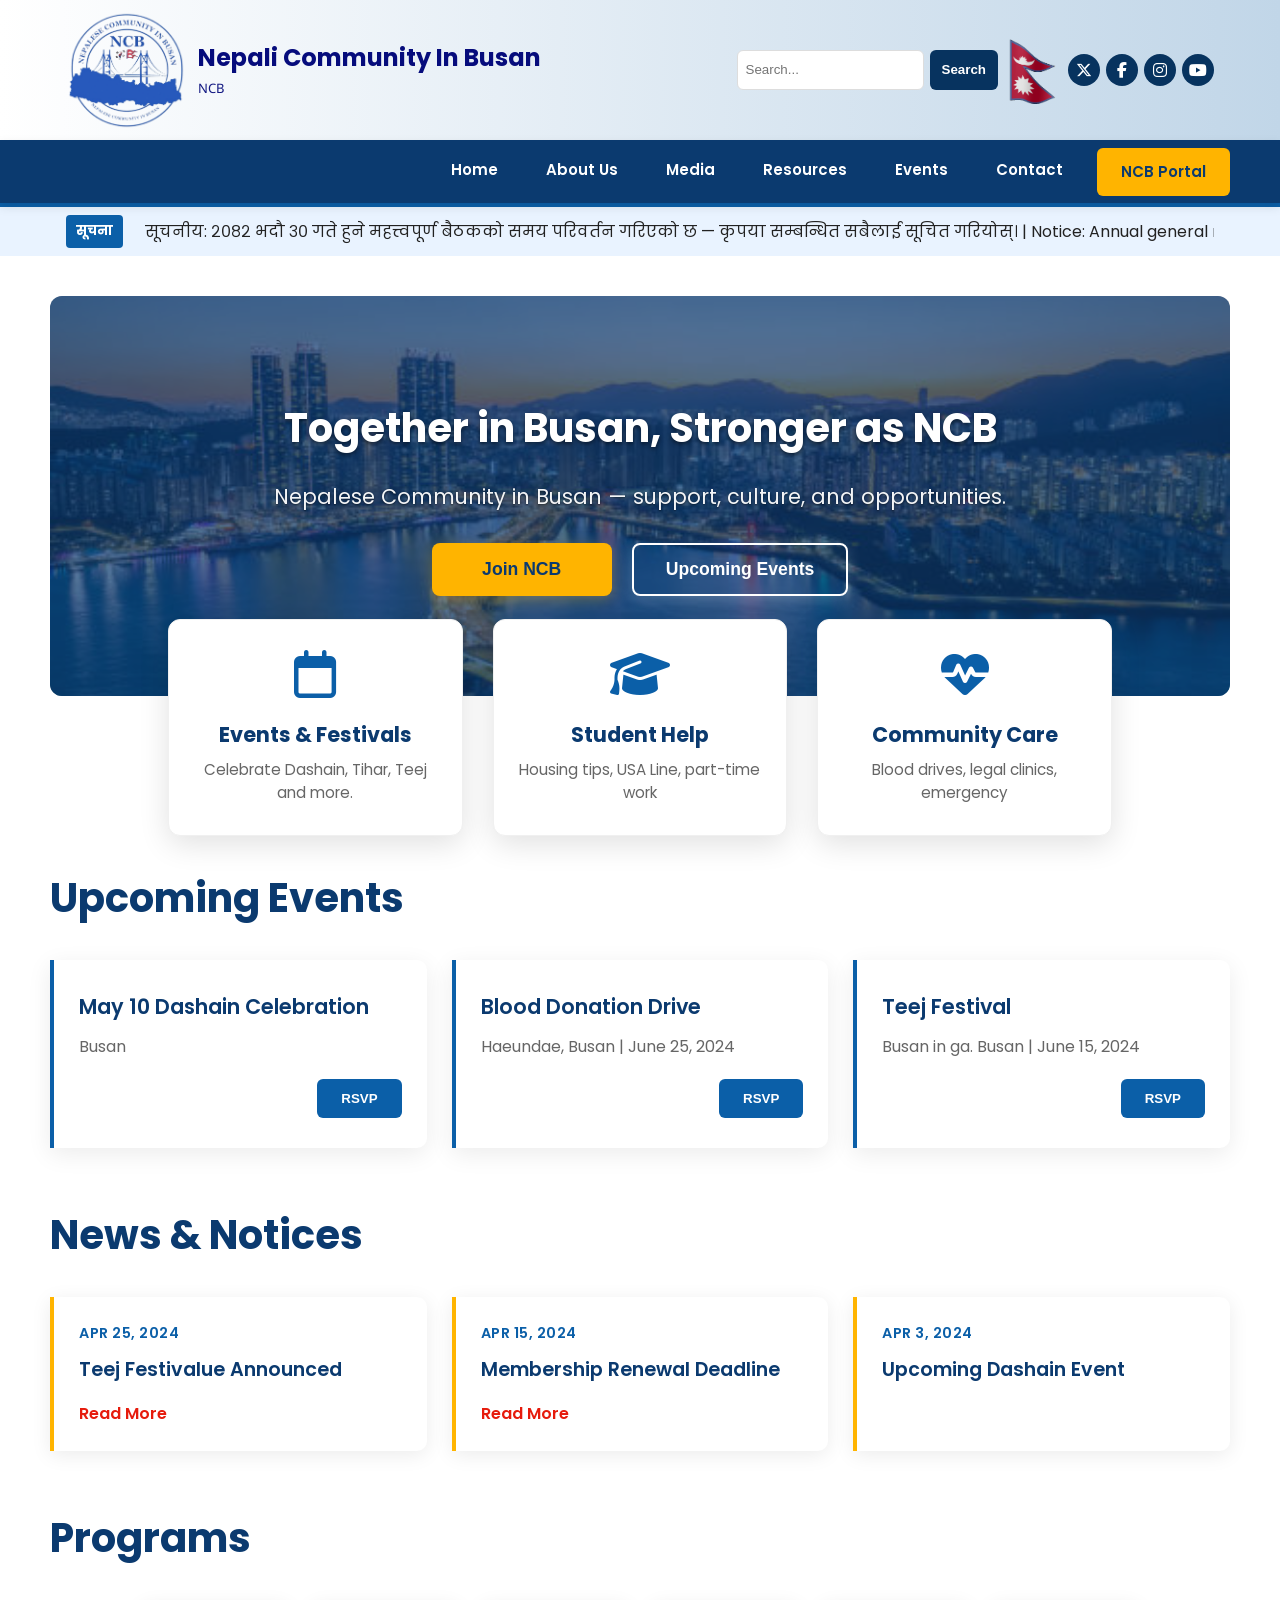
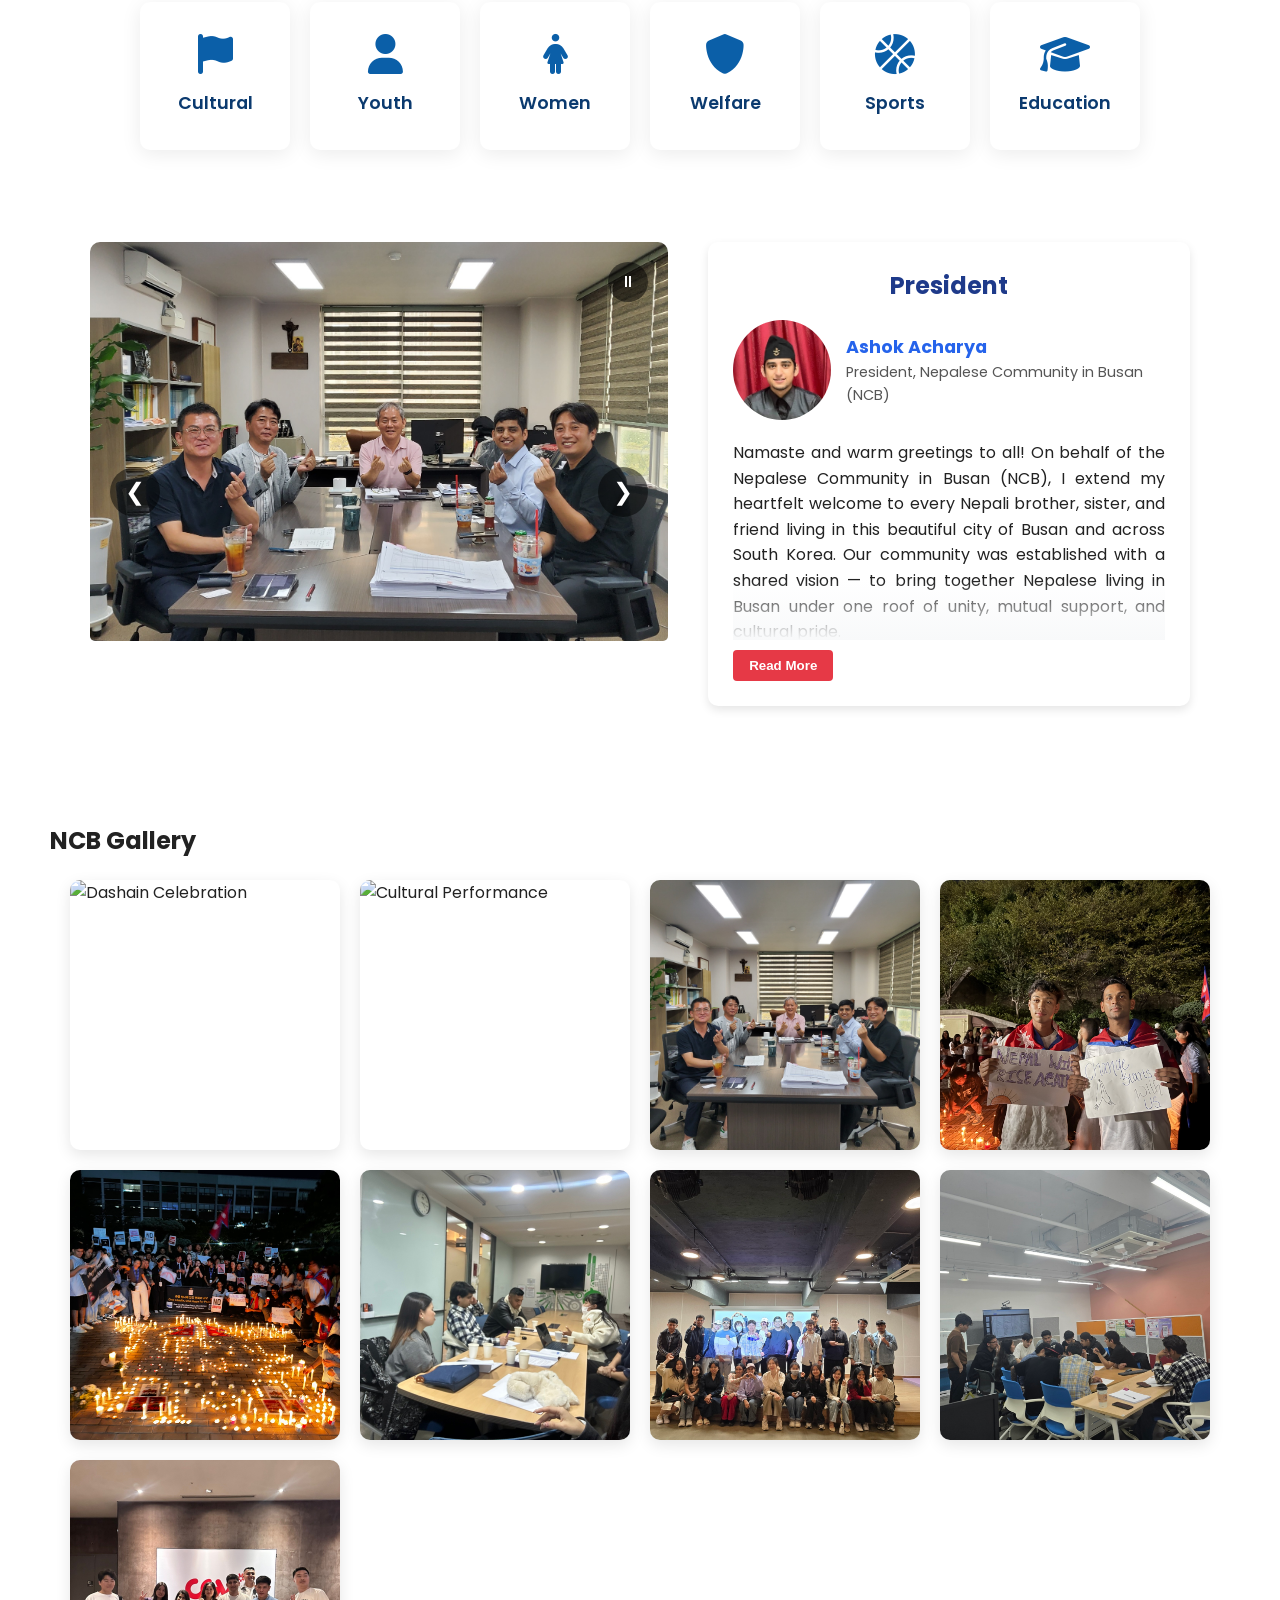
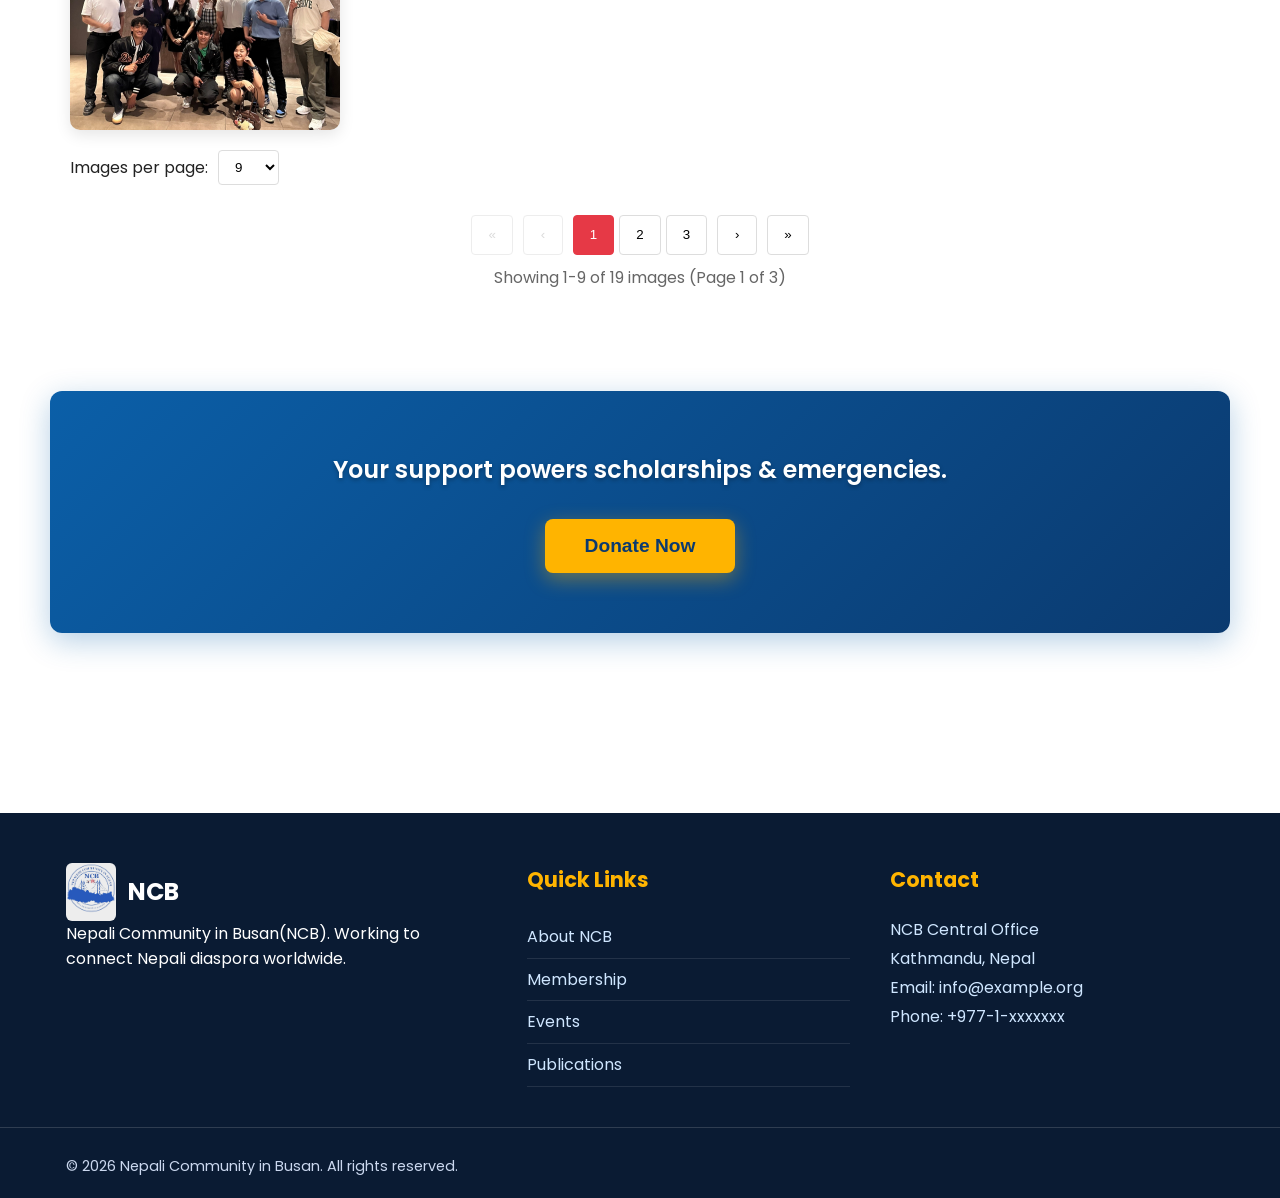
==== commit d1ca083d: "Add files via upload" ====
--- a/index.html
+++ b/index.html
@@ -14,6 +14,51 @@
     <!-- Meta -->
     <meta name="description" content="NCB- Nepali Communituy in Busan">
     <link rel="stylesheet" href="./frontend/css/styles.css">
+    <link rel="stylesheet" href="./frontend/css/slider.css">
+    <style>
+        /* Additional styles for the read more functionality */
+        .message-container {
+            position: relative;
+            max-height: 200px;
+            overflow: hidden;
+            transition: max-height 0.5s ease;
+        }
+        
+        .message-container.expanded {
+            max-height: 1000px;
+        }
+        
+        .read-more-btn {
+            background: #e63946;
+            color: white;
+            border: none;
+            padding: 8px 16px;
+            border-radius: 4px;
+            cursor: pointer;
+            margin-top: 10px;
+            font-weight: 600;
+            transition: background 0.3s ease;
+        }
+        
+        .read-more-btn:hover {
+            background: #c1121f;
+        }
+        
+        .fade-overlay {
+            position: absolute;
+            bottom: 0;
+            left: 0;
+            right: 0;
+            height: 60px;
+            background: linear-gradient(transparent, #f8f9fa);
+            pointer-events: none;
+            transition: opacity 0.3s ease;
+        }
+        
+        .message-container.expanded .fade-overlay {
+            opacity: 0;
+        }
+    </style>
 </head>
 
 <body>
@@ -45,8 +90,6 @@
                         <a href="#" aria-label="Instagram"><i class="fa-brands fa-instagram"></i></a>
                         <a href="#" aria-label="YouTube"><i class="fa-brands fa-youtube"></i></a>
                     </div>
-
-
                 </div>
             </div>
         </div>
@@ -54,7 +97,7 @@
         <!-- NAV -->
         <nav class="main-nav">
             <div class="container nav-inner">
-                <ul class="nav-left">
+                <ul class="nav-menu">
                     <li><a href="#">Home</a></li>
 
                     <li class="has-sub">
@@ -63,6 +106,7 @@
                             <li><a href="#">History</a></li>
                             <li><a href="#">Mission & Vision</a></li>
                             <li><a href="#">Leadership</a></li>
+                            <li><a href="#">Executive Committee</a></li>
                         </ul>
                     </li>
 
@@ -84,31 +128,30 @@
                     </li>
 
                     <li><a href="#">Events</a></li>
+                    <li><a href="#">Contact</a></li>
+                    <li><a class="cta" href="#">NCB Portal</a></li>
                 </ul>
 
-                <ul class="nav-right">
-                    <li><a class="cta" href="#">NCB Portal</a></li>
-                    <li><a href="#">Contact</a></li>
-                </ul>
-                <button class="mobile-nav-toggle" aria-label="Open navigation">
+                <button class="mobile-nav-toggle" aria-label="Toggle navigation">
                     <span></span><span></span><span></span>
                 </button>
             </div>
         </nav>
 
-        <!-- NOTICE BAR -->
-        <div class="notice-bar">
-            <div class="container notice-inner">
-                <span class="notice-label">सूचना</span>
-                <div class="notice-scroll" aria-live="polite">
-                    <p class="scroll-text">
-                        सूचनीय: २०८२ भदौ ३० गते हुने महत्त्वपूर्ण बैठकको समय परिवर्तन गरिएको छ — कृपया सम्बन्धित सबैलाई
-                        सूचित गरियोस्। | Notice: Annual general meeting dates updated. Check calendar for details.
-                    </p>
-                </div>
-            </div>
-        </div>
     </header>
+    <!-- NOTICE BAR -->
+    <div class="notice-bar">
+        <div class="container notice-inner">
+            <span class="notice-label">सूचना</span>
+            <div class="notice-scroll" aria-live="polite">
+                <p class="scroll-text">
+                    सूचनीय: २०८२ भदौ ३० गते हुने महत्त्वपूर्ण बैठकको समय परिवर्तन गरिएको छ — कृपया सम्बन्धित सबैलाई
+                    सूचित गरियोस्। | Notice: Annual general meeting dates updated. Check calendar for details.
+                </p>
+            </div>
+        </div>
+    </div>
+
 
     <!-- MAIN -->
     <main class="container main-grid">
@@ -208,7 +251,71 @@
                 <div class="program-card"><i class="fa-solid fa-graduation-cap"></i><span>Education</span></div>
             </div>
         </section>
-
+        <section id="images-section">
+            <div class="left-gallery">
+                <div class="slider-container">
+                    <div class="slides"></div>
+
+                    <!-- Navigation arrows -->
+                    <button class="nav-arrow prev">❮</button>
+                    <button class="nav-arrow next">❯</button>
+
+                    <!-- Dots -->
+                    <div class="dots"></div>
+
+                    <!-- Play/Pause -->
+                    <button class="play-pause">⏸</button>
+                </div>
+            </div>
+
+            <div class="right-president">
+                <h2>President</h2>
+                <div class="president-card">
+                    <img src="./assests/uploads/president.jpg" alt="President">
+                    <div class="president-info">
+                        <h3>Ashok Acharya</h3>
+                        <p>President, Nepalese Community in Busan (NCB)</p>
+                    </div>
+                </div>
+
+                <div class="message-container">
+                    <div class="message">
+                        <p>
+                            Namaste and warm greetings to all! On behalf of the Nepalese Community in Busan (NCB),
+                            I extend my heartfelt welcome to every Nepali brother, sister, and friend living in this
+                            beautiful city of Busan and across South Korea. Our community was established with a shared
+                            vision — to bring together Nepalese living in Busan under one roof of unity, mutual support,
+                            and cultural pride.
+                        </p>
+                        <p>
+                            Over the years, NCB has grown into a vibrant family where we celebrate our festivals, preserve
+                            our traditions, and support one another in times of need. Whether it is organizing cultural
+                            events,
+                            assisting newcomers, or collaborating with local institutions, our goal remains the same: to
+                            promote
+                            solidarity, cultural understanding, and the positive image of Nepal in Korea.
+                        </p>
+                        <p>
+                            Busan is not only a city of opportunities but also a place that embraces diversity. Through our
+                            collective effort, we hope to strengthen the bridge between Nepal and Korea, showcasing the
+                            spirit,
+                            resilience, and warmth of the Nepalese people.
+                        </p>
+                        <p>
+                            Let's continue to move forward with unity, respect, and pride in who we are.
+                        </p>
+                    </div>
+                    <div class="fade-overlay"></div>
+                </div>
+                <button class="read-more-btn">Read More</button>
+            </div>
+        </section>
+         <section id="Gallery">
+            <h1>NCB Gallery</h1>
+         <div class="images-container">
+
+         </div>
+         </section>
         <!-- Donate CTA -->
         <section class="donate-section">
             <p>Your support powers scholarships & emergencies.</p>
@@ -260,6 +367,7 @@
     </footer>
     <script src="./frontend/js/script.js">
     </script>
+    <script src="./frontend/js/slider.js"></script>
 </body>
 
 </html>
--- a/frontend/css/styles.css
+++ b/frontend/css/styles.css
@@ -1,4 +1,15 @@
+:root {
+    --primary: #1e3a8a;
+    --secondary: #2563eb;
+    --bg: #e2e2e2;
+    --text: #fdfdfd;
+    --white: #fff;
+    --shadow: 0 4px 10px rgba(0, 0, 0, 0.1);
+}
+
 * {
+    margin: 0;
+    padding: 0;
     box-sizing: border-box;
 }
 
@@ -25,7 +36,7 @@
 
 /* HEADER - topbar */
 .topbar {
-    position: relative;
+    position: static;
     background: linear-gradient(90deg, #ffffff, #c1d6e8);
     color: #060c7c;
     padding: 10px 0;
@@ -90,14 +101,14 @@
     padding: 6px 8px;
     border-radius: 6px;
     border: 1px solid #ddd;
-    min-width: 120px;
-    max-width: 180px;
+    min-width: 180px;
+    max-width: 220px;
     outline: none;
-    width: 100%;
+    height: 40px;
 }
 
 .search-wrap #search-btn {
-    height: 30px;
+    height: 40px;
     padding: 0 12px;
     border: none;
     background-color: #07335f;
@@ -145,113 +156,201 @@
     font-size: 16px;
 }
 
-/* mobile nav toggle */
+
+/* Navbar Base */
+.main-nav {
+    background: linear-gradient(90deg, var(--primary), var(--secondary));
+    color: var(--white);
+    box-shadow: var(--shadow);
+    position: sticky;
+    position: -webkit-sticky;
+    top: 0;
+    z-index: 1000;
+}
+
+/* Inner Wrapper */
+.nav-inner {
+    display: flex;
+    align-items: flex-end;
+    justify-content: flex-end;
+    padding: 12px 5%;
+    position: relative;
+    background: inherit;
+
+}
+
+/* Main Menu */
+.nav-menu {
+    display: flex;
+    list-style: none;
+    gap: 25px;
+    transition: all 0.3s ease;
+    margin: 0;
+    padding: 0;
+    width: 100%;
+    justify-content: flex-end;
+}
+
+/* Menu Items */
+.nav-menu li {
+    position: relative;
+}
+
+.nav-menu a {
+    color: var(--white);
+    text-decoration: none;
+    font-weight: 500;
+    padding: 10px 12px;
+    border-radius: 2px;
+    transition: color 0.3s, background 0.3s;
+}
+
+.nav-menu a:hover {
+    color: var(--secondary);
+    background: var(--white);
+}
+
+/* Dropdown */
+.has-sub>.dropdown {
+    position: absolute;
+    background: var(--white);
+    color: var(--text);
+    top: 100%;
+    left: 0;
+    min-width: 180px;
+    list-style: none;
+    display: none;
+    flex-direction: column;
+    box-shadow: var(--shadow);
+    border-radius: 6px;
+    overflow: hidden;
+    z-index: 999;
+}
+
+.has-sub:hover>.dropdown {
+    display: flex;
+    animation: dropdownFade 0.3s ease forwards;
+}
+
+@keyframes dropdownFade {
+    from {
+        opacity: 0;
+        transform: translateY(10px);
+    }
+
+    to {
+        opacity: 1;
+        transform: translateY(0);
+    }
+}
+
+.dropdown li a {
+    color: var(--text);
+    padding: 10px 15px;
+    display: block;
+}
+
+.dropdown li a:hover {
+    background: var(--secondary);
+    color: var(--white);
+}
+
+/* CTA Button */
+.cta {
+    background: var(--white);
+    color: var(--primary);
+    border-radius: 6px;
+    font-weight: 600;
+    padding: 8px 16px;
+    transition: all 0.3s ease;
+}
+
+.cta:hover {
+    background: var(--secondary);
+    color: var(--white);
+}
+
+/* Mobile Navigation Toggle */
 .mobile-nav-toggle {
     display: none;
+    flex-direction: column;
+    gap: 5px;
     background: transparent;
-    border: 0;
+    border: none;
     cursor: pointer;
-    padding: 6px;
 }
 
 .mobile-nav-toggle span {
-    display: block;
-    width: 22px;
-    height: 2px;
-    background: #fff;
-    margin: 4px 0;
-    border-radius: 2px;
-}
-
-/* MAIN NAV */
-.main-nav {
-    background: #0b3a6f;
-    color: #fff;
-    position: relative;
-}
-
-.main-nav .nav-inner {
-    display: flex;
-    align-items: center;
-    justify-content: space-between;
-    gap: 12px;
-    padding: 8px 0;
-    position: relative;
-}
-
-.main-nav ul {
-    list-style: none;
-    display: flex;
-    gap: 8px;
-    margin: 0;
-    padding: 0;
-    align-items: center;
-    flex-wrap: wrap;
-}
-
-.main-nav a {
-    display: block;
-    padding: 10px 12px;
-    color: #fff;
-    font-weight: 600;
-    font-size: 14px;
-    white-space: nowrap;
-    transition: color 0.3s ease;
-}
-
-.main-nav a:hover {
-    color: #ffb400;
-}
-
-.main-nav .cta {
-    background: #ffb400;
-    color: #0b3a6f;
-    padding: 8px 12px;
-    border-radius: 6px;
-    transition: background 0.3s ease;
-}
-
-.main-nav .cta:hover {
-    background: #e6a200;
-}
-
-/* Dropdown (pure CSS) */
-.has-sub {
-    position: relative;
-}
-
-.dropdown {
-    position: absolute;
-    left: 0;
-    top: 100%;
-    min-width: 180px;
-    background: #fff;
-    color: #222;
-    border-radius: 6px;
-    box-shadow: 0 8px 20px rgba(0, 0, 0, 0.12);
-    opacity: 0;
-    transform: translateY(6px);
-    pointer-events: none;
-    transition: all .18s ease;
-    z-index: 100;
-}
-
-.dropdown li a {
-    padding: 10px 12px;
-    color: #222;
-    display: block;
-    transition: background 0.3s ease;
-}
-
-.dropdown li a:hover {
-    background: #f5f5f5;
-}
-
-.has-sub:hover>.dropdown,
-.has-sub:focus-within>.dropdown {
-    opacity: 1;
-    transform: translateY(0);
-    pointer-events: auto;
+    width: 25px;
+    height: 3px;
+    background: var(--white);
+    border-radius: 3px;
+    transition: all 0.3s ease;
+}
+
+/* Responsive Menu */
+@media (max-width: 900px) {
+    .nav-inner {
+        flex-wrap: wrap;
+    }
+
+    .mobile-nav-toggle {
+        display: flex;
+    }
+
+    .nav-menu {
+        position: absolute;
+        top: 100%;
+        left: 0;
+        right: 0;
+        background: var(--primary);
+        flex-direction: column;
+        align-items: flex-start;
+        padding: 15px 0;
+        max-height: 0;
+        overflow: hidden;
+        transition: max-height 0.4s ease;
+    }
+
+    .nav-menu.open {
+        max-height: 500px;
+        box-shadow: var(--shadow);
+    }
+
+    .nav-menu a {
+        color: var(--white);
+        width: 100%;
+        padding: 12px 20px;
+    }
+
+    .nav-menu a:hover {
+        background: var(--secondary);
+        color: var(--white);
+    }
+
+    .has-sub>.dropdown {
+        position: static;
+        box-shadow: none;
+        border-radius: 0;
+        background: var(--primary);
+        display: none;
+    }
+
+    .has-sub.open>.dropdown {
+        display: block;
+    }
+
+    .mobile-nav-toggle.active span:nth-child(1) {
+        transform: rotate(45deg) translateY(8px);
+    }
+
+    .mobile-nav-toggle.active span:nth-child(2) {
+        opacity: 0;
+    }
+
+    .mobile-nav-toggle.active span:nth-child(3) {
+        transform: rotate(-45deg) translateY(-8px);
+    }
 }
 
 /* NOTICE BAR */
@@ -353,7 +452,7 @@
 }
 
 .hero-text h1 {
-    width:100%;
+    width: 100%;
     font-size: 2.5rem;
     margin-bottom: 20px;
     font-weight: 700;
@@ -492,6 +591,8 @@
     display: grid;
     grid-template-columns: repeat(auto-fit, minmax(320px, 1fr));
     gap: 25px;
+    margin: auto;
+    place-items: center;
 }
 
 .event-card {
@@ -504,6 +605,7 @@
     display: flex;
     flex-direction: column;
     height: 100%;
+    width: 100%;
 }
 
 .event-card:hover {
@@ -559,6 +661,7 @@
     display: grid;
     grid-template-columns: repeat(auto-fit, minmax(350px, 1fr));
     gap: 25px;
+    place-items: center;
 }
 
 .news-item {
@@ -571,6 +674,7 @@
     display: flex;
     flex-direction: column;
     height: 100%;
+    width: 100%;
 }
 
 .news-item:hover {
@@ -620,9 +724,13 @@
 }
 
 .program-cards {
-    display: grid;
-    grid-template-columns: repeat(auto-fit, minmax(180px, 1fr));
+    display: flex;
+    flex-wrap: wrap;
     gap: 20px;
+    padding: 2px;
+    margin: auto;
+    place-items: center;
+    justify-content: center;
 }
 
 .program-card {
@@ -639,6 +747,7 @@
     align-items: center;
     justify-content: center;
     min-height: 140px;
+    min-width: 150px;
 }
 
 .program-card:hover {
@@ -658,6 +767,256 @@
     font-weight: 600;
     color: #0b3a6f;
     font-size: 1.1rem;
+}
+
+/* Gallery Section */
+#images-section {
+    display: grid;
+    grid-template-columns: 1.2fr 1fr;
+    gap: 40px;
+    padding: 40px;
+    align-items: flex-start;
+}
+
+.left-gallery {
+    position: relative;
+    background: transparent;
+    border-radius: 10px;
+    overflow: hidden;
+}
+
+.left-gallery h2 {
+    margin-bottom: 0px;
+} 
+
+.slider-container {
+    position: relative;
+    width: 100%;
+    height: 500px;
+    overflow: hidden;
+    border-radius: 5px;
+}
+
+.slides img {
+    width: 100%;
+    height: 399px;
+    object-fit: cover;
+    display: none;
+    transition: opacity 0.5s ease-in-out;
+    border-radius: 5px;
+}
+
+.slides img.active {
+    display: block;
+    opacity: 1;
+}
+
+.nav-arrow {
+    position: absolute;
+    top: 50%;
+    transform: translateY(-50%);
+    background: rgba(0, 0, 0, 0.5);
+    color: white;
+    border: none;
+    font-size: 1.8rem;
+    cursor: pointer;
+    padding: 8px 12px;
+    border-radius: 50%;
+    transition: background 0.3s;
+}
+
+.nav-arrow:hover {
+    background: var(--secondary);
+}
+
+.prev {
+    left: 10px;
+}
+
+.next {
+    right: 10px;
+}
+
+.dots {
+    position: absolute;
+    bottom: 25%;
+    left: 50%;
+    transform: translateX(-50%);
+    display: flex;
+    gap: 6px;
+    z-index: 9999;
+
+
+}
+
+.dots span {
+    width: 10px;
+    height: 10px;
+    background: rgba(14, 14, 14, 0.197);
+    border-radius: 50%;
+    cursor: pointer;
+    transition: background 0.3s;
+}
+
+.dots span.active {
+    background: var(--secondary);
+    transform: translateY(-10px) scale(1.5);
+}
+
+.play-pause {
+    position: absolute;
+    top: 10px;
+    right: 10px;
+    background: rgba(0, 0, 0, 0.5);
+    color: white;
+    border: none;
+    padding: 8px 10px;
+    border-radius: 6px;
+    cursor: pointer;
+    font-size: 1rem;
+}
+
+/* President Section */
+.right-president {
+    background: var(--white);
+    padding: 25px;
+    border-radius: 10px;
+    box-shadow: var(--shadow);
+}
+
+.right-president h2 {
+    color: var(--primary);
+    margin-bottom: 15px;
+    text-align: center;
+}
+
+.president-card {
+    display: flex;
+    align-items: center;
+    gap: 15px;
+    margin-bottom: 20px;
+}
+
+.president-card img {
+    width: 100px;
+    height: 100px;
+    border-radius: 50%;
+    object-fit: cover;
+}
+
+.president-info h3 {
+    margin: 0;
+    color: var(--secondary);
+    font-size: 1.1rem;
+}
+
+.president-info p {
+    font-size: 0.9rem;
+    color: #555;
+}
+
+.message p {
+    margin-bottom: 15px;
+    text-align: justify;
+    line-height: 1.6;
+}
+
+/* Responsive */
+@media (max-width: 900px) {
+    #images-section {
+        grid-template-columns: 1fr;
+    }
+
+    .slider-container {
+        height: 300px;
+    }
+
+    .slides img {
+        height: 300px;
+    }
+}
+
+.images-container {
+    display: grid;
+    grid-template-columns: repeat(auto-fill, minmax(250px, 1fr));
+    gap: 20px;
+    padding: 20px;
+}
+
+.image-card {
+    position: relative;
+    border-radius: 10px;
+    overflow: hidden;
+    box-shadow: 0 5px 15px rgba(0, 0, 0, 0.1);
+    transition: transform 0.3s ease, box-shadow 0.3s ease;
+    aspect-ratio: 1 / 1;
+    background-color: #fff;
+}
+
+.image-card:hover {
+    transform: translateY(-10px);
+    box-shadow: 0 15px 30px rgba(0, 0, 0, 0.2);
+}
+
+.image-card img {
+    width: 100%;
+    height: 100%;
+    object-fit: cover;
+    display: block;
+    transition: transform 0.5s ease;
+}
+
+.image-card:hover img {
+    transform: scale(1.05);
+}
+
+.image-overlay {
+    position: absolute;
+    bottom: 0;
+    left: 0;
+    right: 0;
+    background: linear-gradient(to top, rgba(0, 0, 0, 0.8), transparent);
+    color: white;
+    padding: 20px 15px 15px;
+    transform: translateY(100%);
+    transition: transform 0.3s ease;
+}
+
+.image-card:hover .image-overlay {
+    transform: translateY(0);
+}
+
+.image-title {
+    font-size: 1.2rem;
+    font-weight: 600;
+    margin-bottom: 5px;
+}
+
+.image-desc {
+    font-size: 0.9rem;
+    opacity: 0.9;
+}
+
+@media (max-width: 768px) {
+    .images-container {
+        grid-template-columns: repeat(auto-fill, minmax(200px, 1fr));
+        gap: 15px;
+        padding: 10px;
+    }
+
+    h1 {
+        font-size: 2rem;
+    }
+}
+
+@media (max-width: 480px) {
+    .images-container {
+        grid-template-columns: repeat(auto-fill, minmax(150px, 1fr));
+    }
+
+    h1 {
+        font-size: 1.8rem;
+    }
 }
 
 /* DONATE SECTION */
@@ -669,6 +1028,7 @@
     text-align: center;
     margin: 60px 0;
     box-shadow: 0 8px 30px rgba(11, 95, 168, 0.3);
+
 }
 
 .donate-section p {
@@ -750,6 +1110,9 @@
     font-size: 0.9rem;
 }
 
+
+
+
 /* Desktop layout */
 @media(min-width: 900px) {
     .footer-grid {
@@ -768,14 +1131,16 @@
     .branding-text .org-sub {
         font-size: 13px;
     }
+
 }
 
 /* Tablet */
 @media(min-width: 768px) and (max-width: 1023px) {
     .quick-cards {
         grid-template-columns: repeat(3, 1fr);
-        gap: 20px;
-        bottom: -80px;
+        bottom: -130px;
+        max-width: 95%;
+        min-width: 95%;
     }
 
     .card {
@@ -794,6 +1159,14 @@
 
 /* Mobile specific */
 @media(max-width: 899px) {
+    .topbar .container {
+        padding: 25px;
+    }
+
+    .branding {
+        gap: 25px;
+    }
+
     .main-nav .nav-inner {
         flex-wrap: wrap;
     }
@@ -841,8 +1214,32 @@
         justify-content: flex-end;
     }
 
+    .socials {
+        display: none;
+    }
+
     .flags {
         display: none;
+    }
+
+    .quick-cards {
+        position: relative;
+        display: flex;
+        flex-wrap: wrap;
+        flex: grow 1;
+        ;
+        min-width: 90%;
+
+    }
+
+    .hero-banner,
+    .event-card,
+    .quick-cards,
+    .news-item,
+    .donate-section {
+        max-width: 95%;
+        min-width: 95%;
+        place-self: center;
     }
 }
 
@@ -853,12 +1250,14 @@
         align-items: center;
         gap: 15px;
         text-align: center;
+        padding: 20px;
     }
 
     .branding {
         width: 100%;
         justify-content: center;
         text-align: center;
+        gap: 25px;
     }
 
     .top-actions {
@@ -868,7 +1267,9 @@
 
     .search-wrap {
         flex: 1;
-        max-width: 300px;
+        max-width: 400px;
+        place-content: end;
+        margin-top: 10px;
     }
 
     .socials {
@@ -878,6 +1279,8 @@
     .hero-banner {
         padding: 60px 20px;
         min-height: 350px;
+        max-width: 95%;
+        place-self: center;
     }
 
     .hero-text h1 {
@@ -900,11 +1303,15 @@
         max-width: 280px;
     }
 
-    .quick-cards {
+    .quick-cards,
+    .event-card,
+    .news-item {
         grid-template-columns: 1fr;
         gap: 20px;
         position: relative;
         bottom: -40px;
+        max-width: 90%;
+        min-width: 90%;
     }
 
     .main_top_container {
@@ -922,7 +1329,11 @@
     }
 
     .program-cards {
-        grid-template-columns: repeat(2, 1fr);
+        max-width: fit-content;
+        min-width: fit-content;
+        display: flex;
+        flex-wrap: wrap;
+
     }
 
     .upcoming-events,
@@ -935,11 +1346,12 @@
     .news-notices h2,
     .programs h2 {
         font-size: 2rem;
+        text-align: center;
     }
 
     .donate-section {
         padding: 40px 20px;
-        margin: 40px 0;
+        margin: 40px 10px;
     }
 
     .donate-section p {
@@ -984,6 +1396,7 @@
 body.menu-open {
     overflow: hidden;
 }
+
 /* MAIN NAV - Enhanced Responsive Design */
 .main-nav {
     background: #0b3a6f;
@@ -1146,6 +1559,18 @@
     transform: rotate(-45deg) translate(6px, -6px);
 }
 
+/* Gallery and President Section*/
+
+
+
+
+
+
+
+
+
+
+
 /* Mobile Menu Styles - FIXED: Hidden by default */
 @media (max-width: 1024px) {
     .main-nav .nav-inner {
@@ -1161,7 +1586,8 @@
     /* FIX: Nav menus are hidden by default on mobile */
     .nav-left,
     .nav-right {
-        display: none !important; /* Force hidden by default */
+        display: none !important;
+        /* Force hidden by default */
         width: 100%;
         flex-direction: column;
         background: #07335f;
@@ -1211,13 +1637,13 @@
         align-items: center;
     }
 
-    .main-nav .has-sub > a::after {
+    .main-nav .has-sub>a::after {
         content: '›';
         font-size: 18px;
         transition: transform 0.3s ease;
     }
 
-    .main-nav .has-sub.active > a::after {
+    .main-nav .has-sub.active>a::after {
         transform: rotate(90deg);
     }
 
@@ -1265,6 +1691,7 @@
             opacity: 0;
             transform: translateY(-10px);
         }
+
         to {
             opacity: 1;
             transform: translateY(0);
@@ -1274,11 +1701,12 @@
 
 /* Desktop styles - ensure nav is visible */
 @media (min-width: 1025px) {
+
     .nav-left,
     .nav-right {
         display: flex !important;
     }
-    
+
     .mobile-nav-toggle {
         display: none !important;
     }
--- a/frontend/css/slider.css
+++ b/frontend/css/slider.css
@@ -0,0 +1,135 @@
+.gallery {
+            position: relative;
+            max-width: 800px;
+            margin: 0 auto;
+            overflow: hidden;
+            border-radius: 10px;
+            box-shadow: 0 4px 15px rgba(0,0,0,0.3);
+        }
+
+        .slider-container {
+            position: relative;
+            width: 100%;
+            height: 500px;
+        }
+
+        .slide {
+            position: absolute;
+            top: 0;
+            left: 0;
+            width: 100%;
+            height: 100%;
+            opacity: 0;
+            transition: opacity 0.5s ease-in-out;
+        }
+
+        .slide.active {
+            opacity: 1;
+        }
+
+        .slide img {
+            width: 100%;
+            height: 100%;
+            object-fit: cover;
+        }
+
+        .slide-info {
+            position: absolute;
+            bottom: 0;
+            left: 0;
+            right: 0;
+            background: linear-gradient(transparent, rgba(0,0,0,0.8));
+            color: white;
+            padding: 20px;
+            padding-top: 40px;
+        }
+
+        .slide-title {
+            font-size: 1.5em;
+            font-weight: bold;
+            margin-bottom: 5px;
+        }
+
+        .slide-date {
+            font-size: 0.9em;
+            opacity: 0.8;
+        }
+
+        /* Navigation arrows */
+        .nav-arrow {
+            position: absolute;
+            top: 50%;
+            transform: translateY(-50%);
+            background: rgba(0,0,0,0.5);
+            color: white;
+            border: none;
+            width: 50px;
+            height: 50px;
+            border-radius: 50%;
+            font-size: 1.5em;
+            cursor: pointer;
+            transition: background 0.3s;
+            z-index: 10;
+        }
+
+        .nav-arrow:hover {
+            background: rgba(0,0,0,0.8);
+        }
+
+        .prev {
+            left: 20px;
+        }
+
+        .next {
+            right: 20px;
+        }
+
+        /* Dots indicator */
+        .dots-container {
+            position: absolute;
+            bottom: 10px;
+            left: 0;
+            right: 0;
+            display: flex;
+            justify-content: center;
+            gap: 10px;
+            z-index: 10;
+        }
+
+        .dot {
+            width: 12px;
+            height: 12px;
+            border-radius: 50%;
+            background: rgba(255,255,255,0.5);
+            cursor: pointer;
+            transition: background 0.3s, transform 0.3s;
+        }
+
+        .dot.active {
+            background: white;
+            transform: scale(1.2);
+        }
+
+        .dot:hover {
+            background: rgba(255,255,255,0.8);
+        }
+
+        /* Pause/Play button */
+        .play-pause {
+            position: absolute;
+            top: 20px;
+            right: 20px;
+            background: rgba(0,0,0,0.5);
+            color: white;
+            border: none;
+            width: 40px;
+            height: 40px;
+            border-radius: 50%;
+            cursor: pointer;
+            z-index: 10;
+            transition: background 0.3s;
+        }
+
+        .play-pause:hover {
+            background: rgba(0,0,0,0.8);
+        }
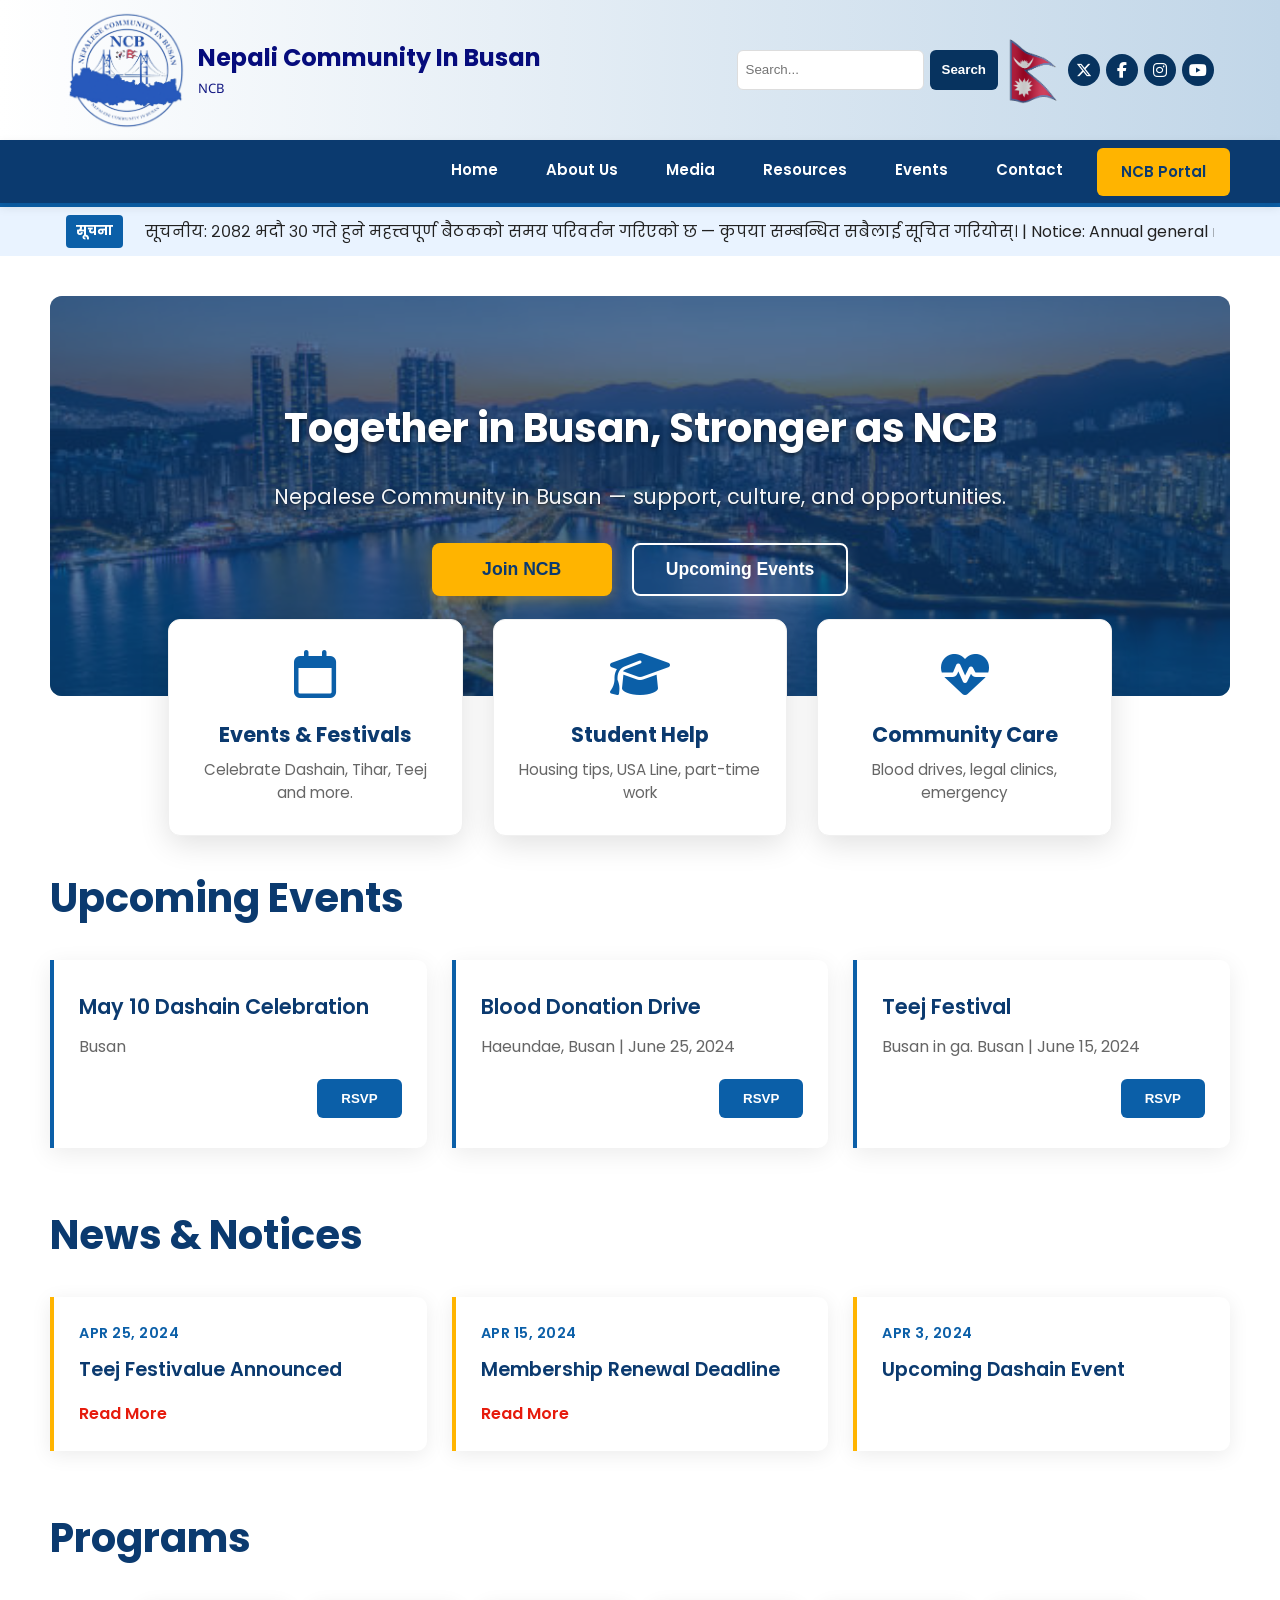
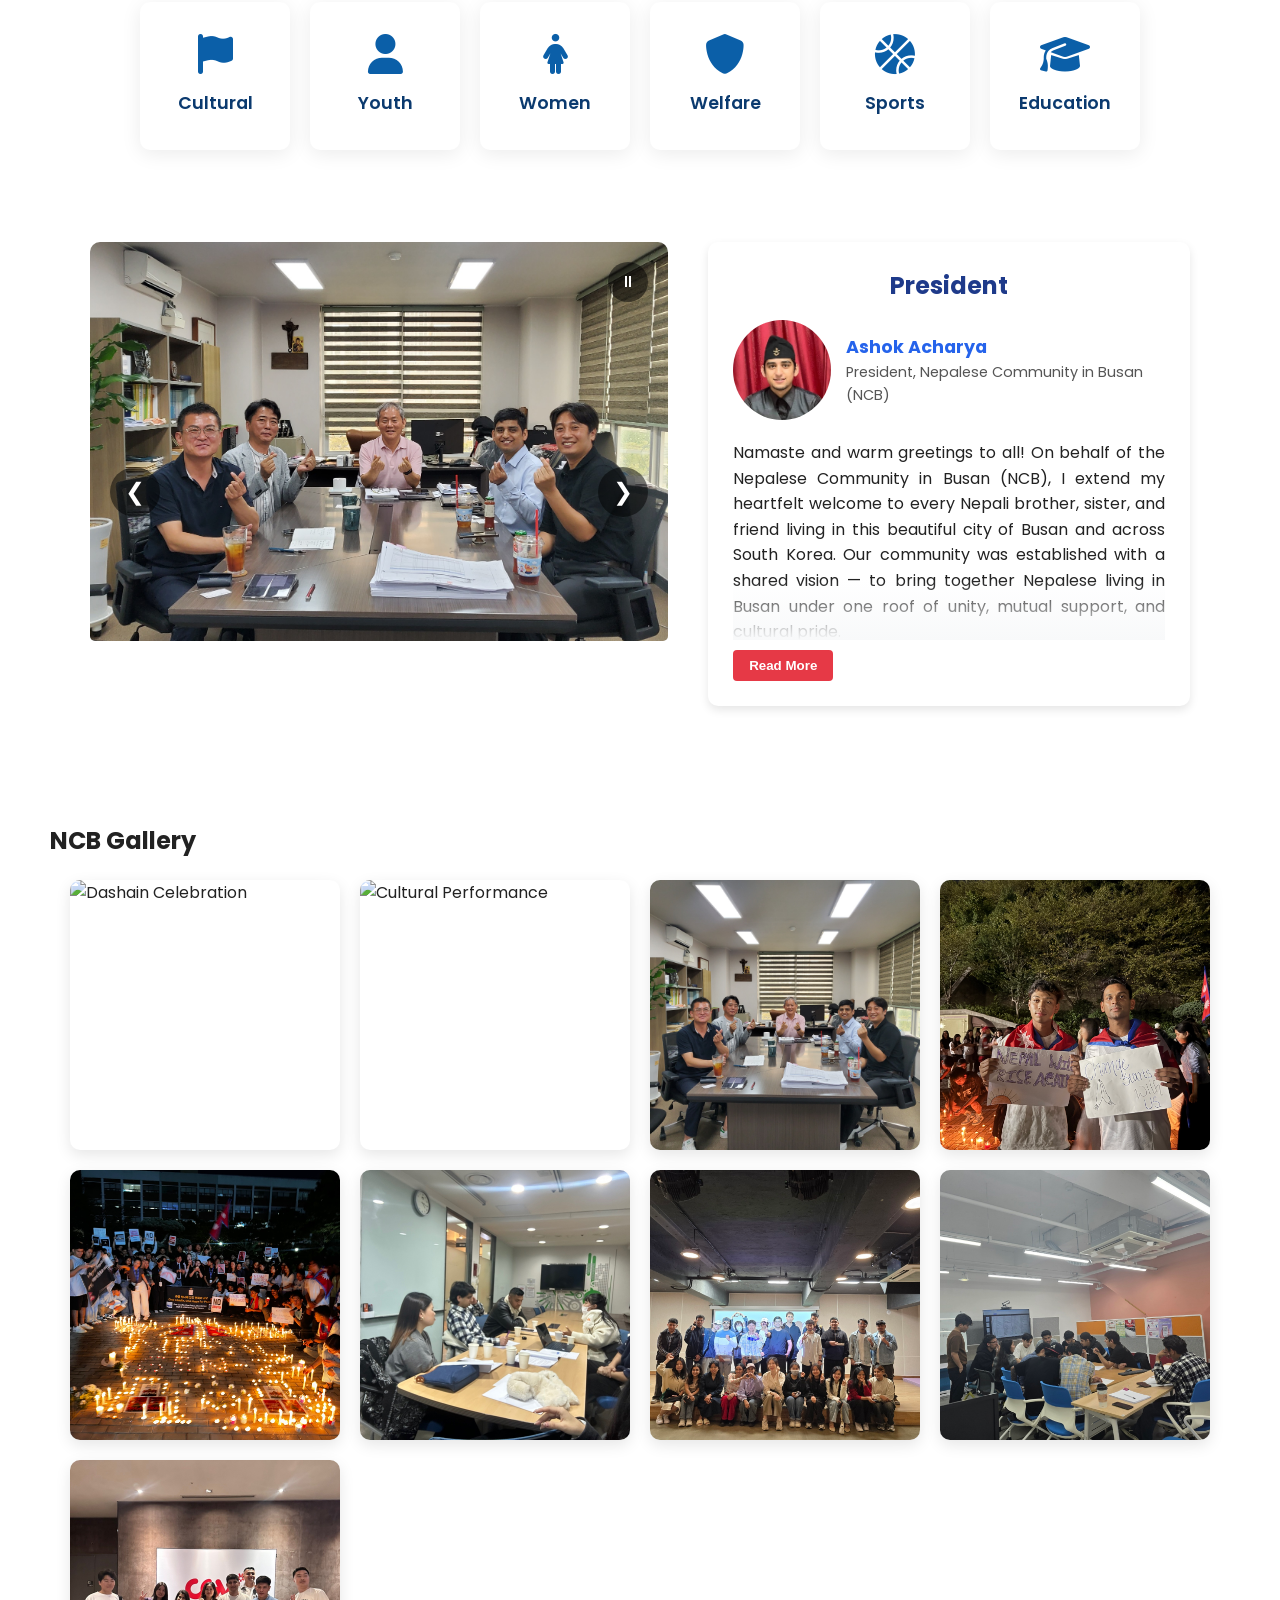
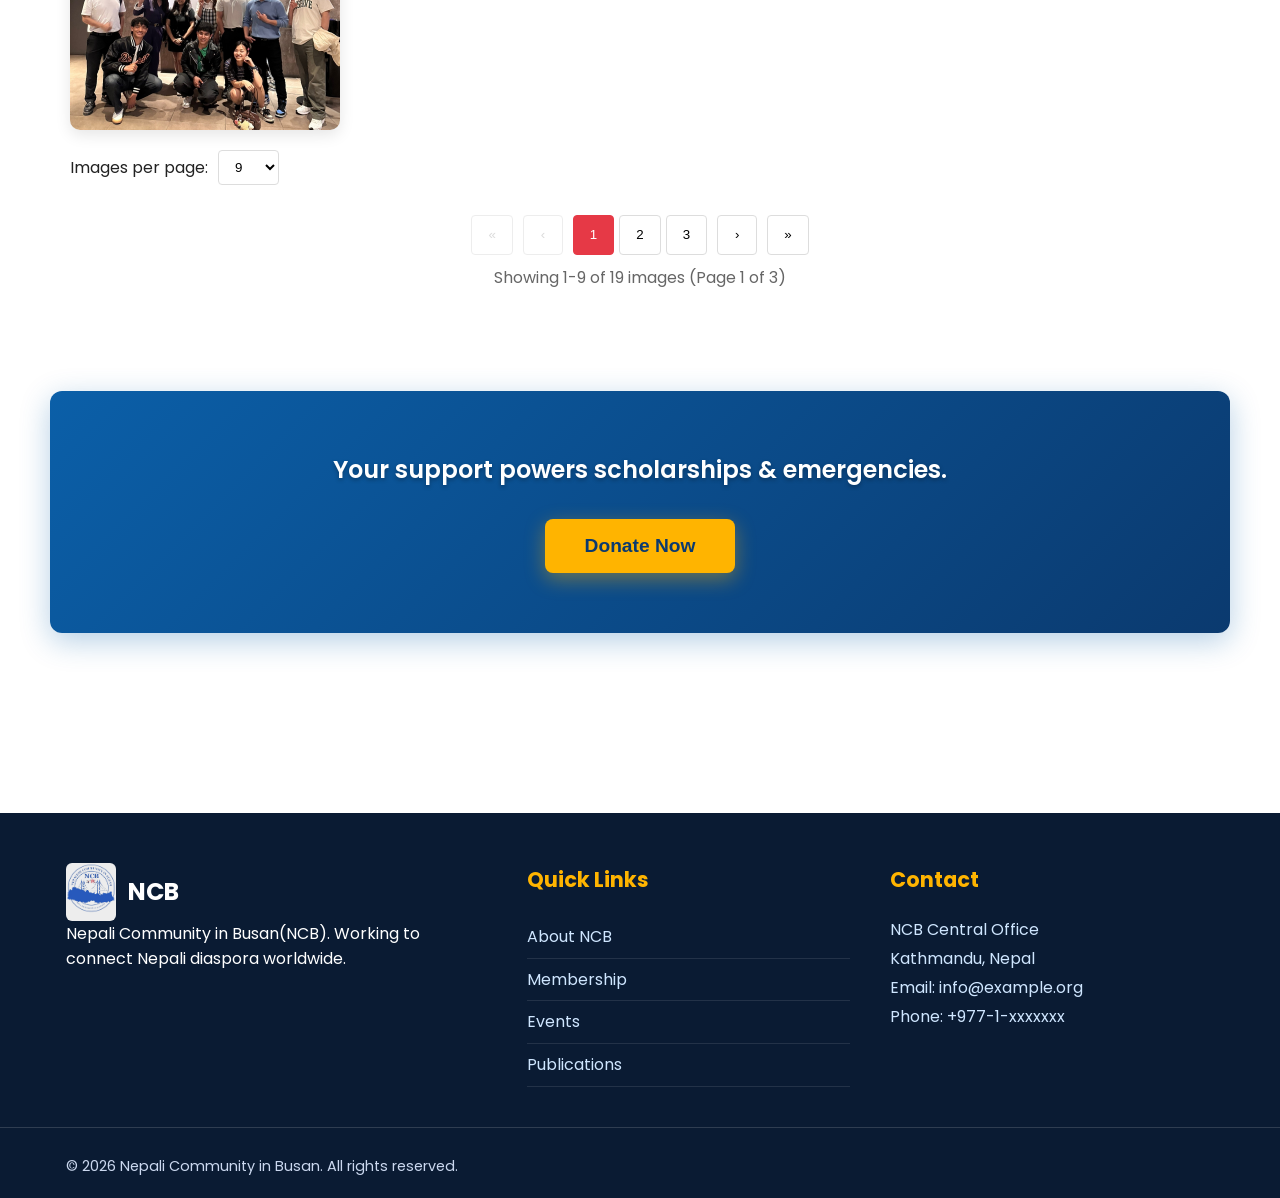
==== commit cbae0b91: "Update index.html" ====
--- a/index.html
+++ b/index.html
@@ -370,4 +370,4 @@
     <script src="./frontend/js/slider.js"></script>
 </body>
 
-</html>+</html>
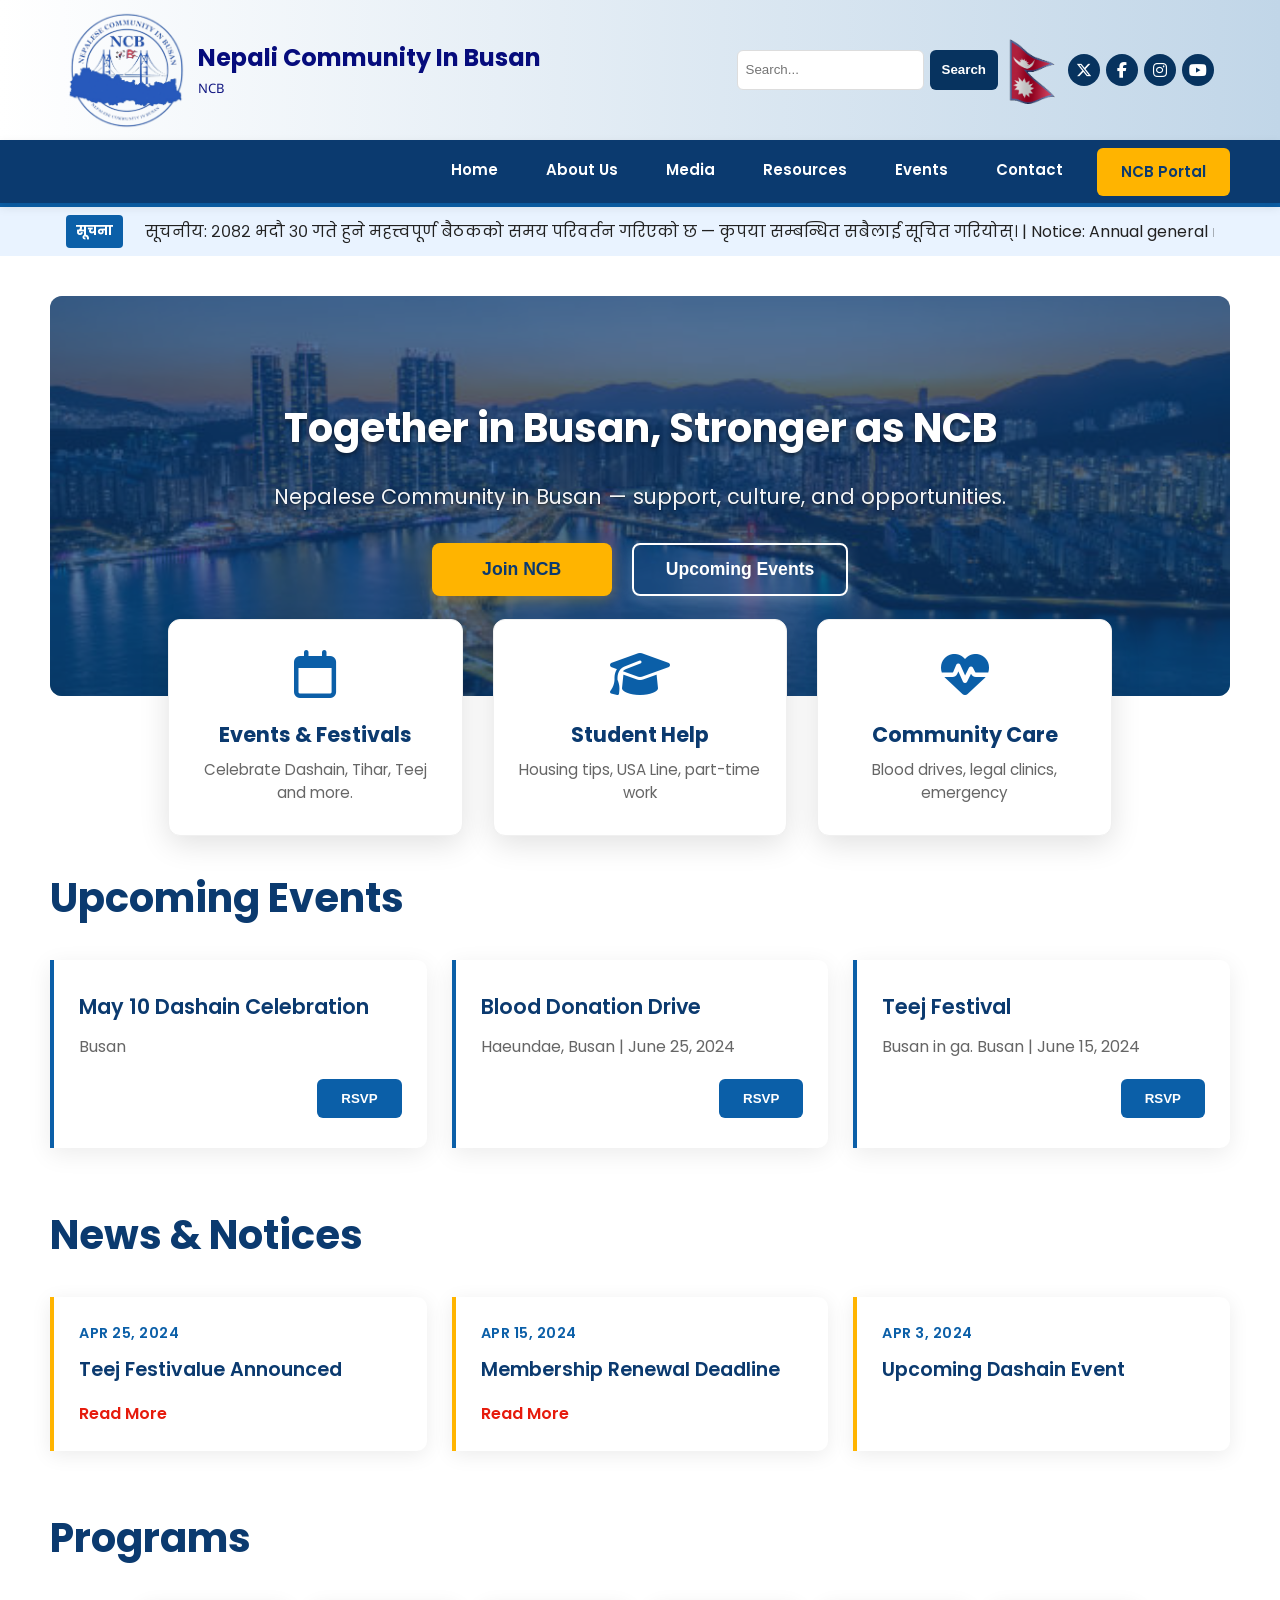
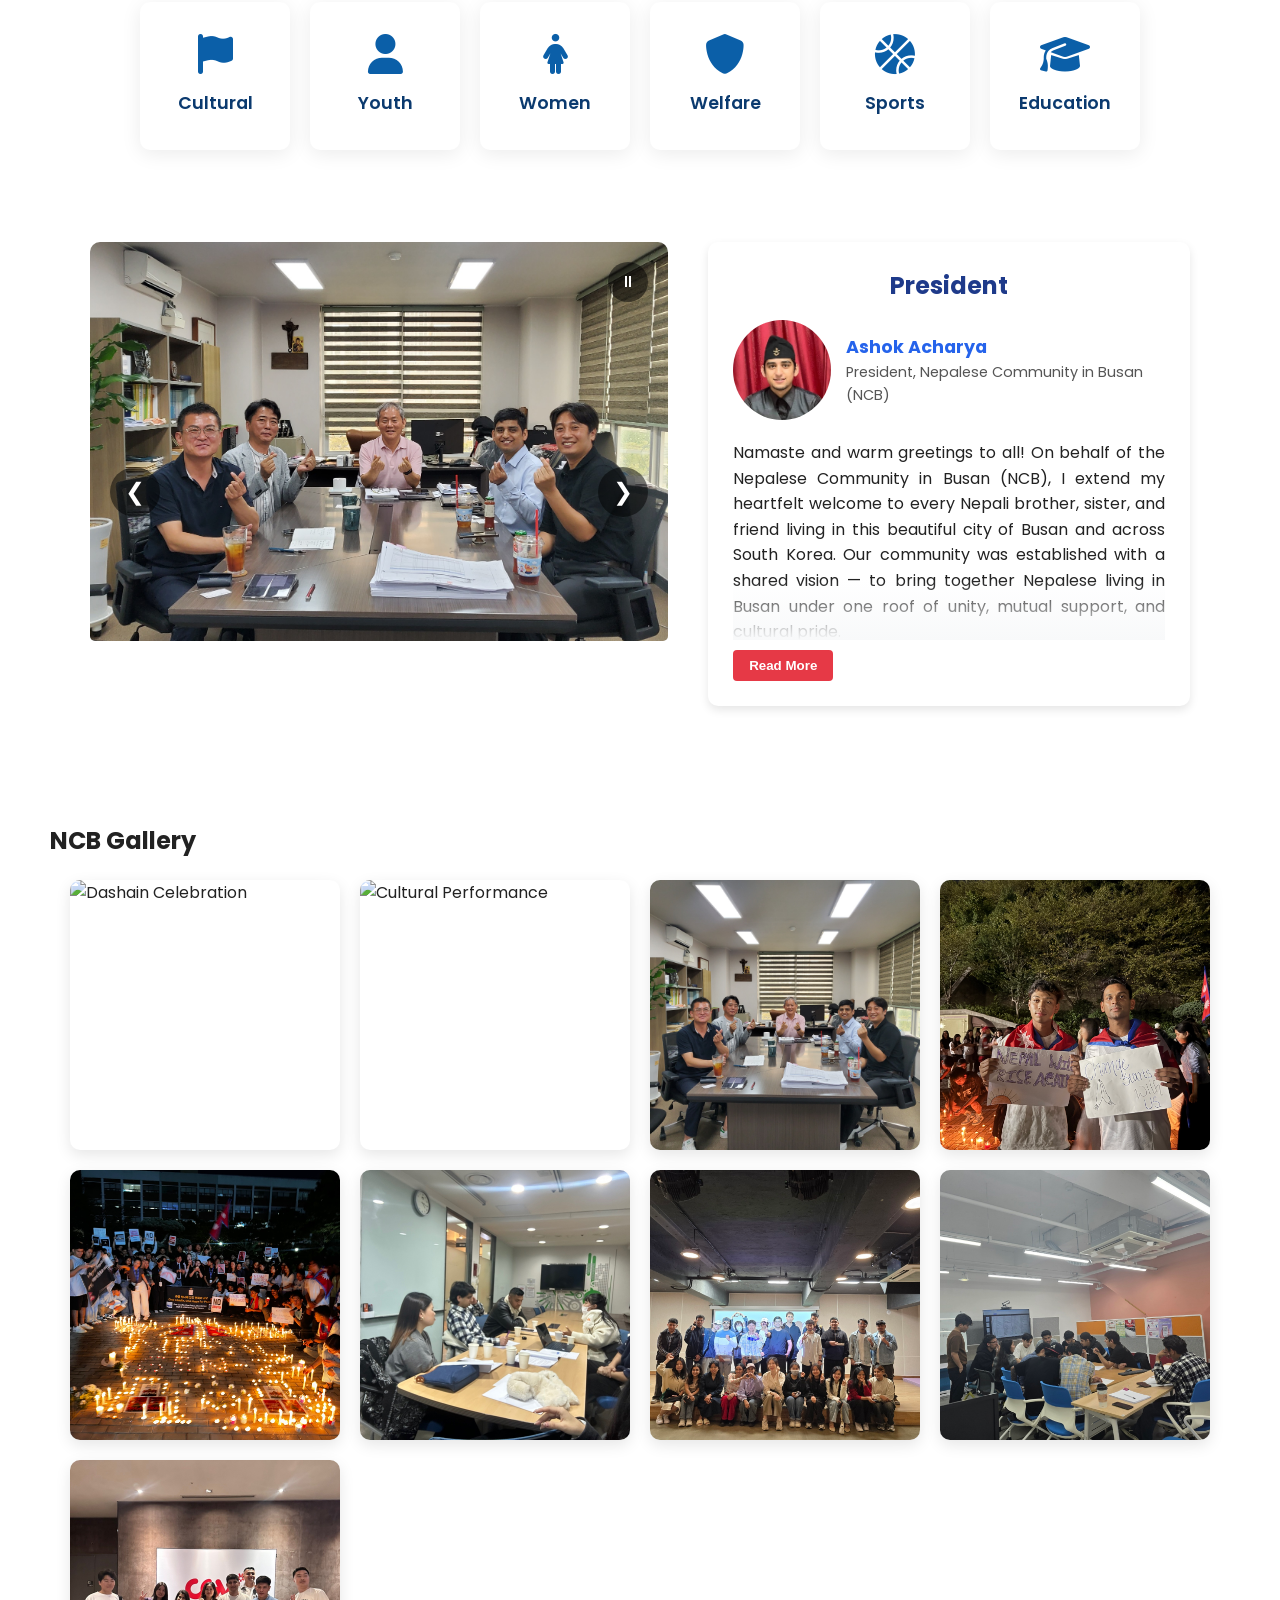
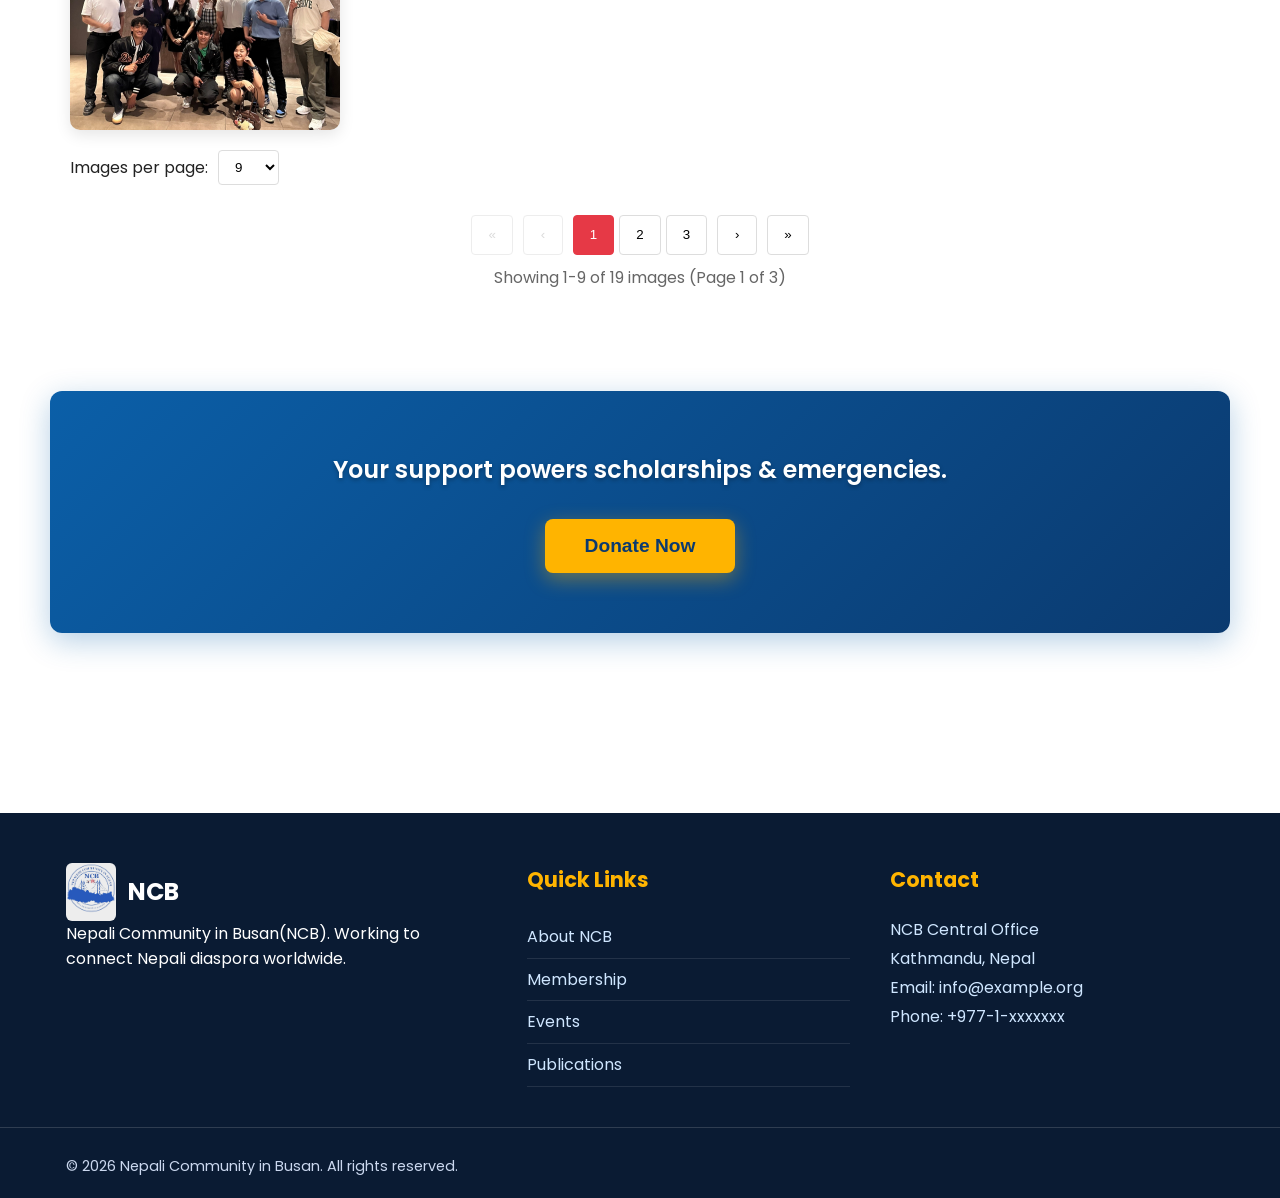
==== commit 41d6b6b2: "Update index.html" ====
--- a/index.html
+++ b/index.html
@@ -132,7 +132,7 @@
                     <li><a class="cta" href="#">NCB Portal</a></li>
                 </ul>
 
-                <button class="mobile-nav-toggle" aria-label="Toggle navigation">
+                <button class="mobile-nav-toggle" aria-label="Toggle navigation" style = "color:white;">
                     <span></span><span></span><span></span>
                 </button>
             </div>
@@ -371,3 +371,4 @@
 </body>
 
 </html>
+
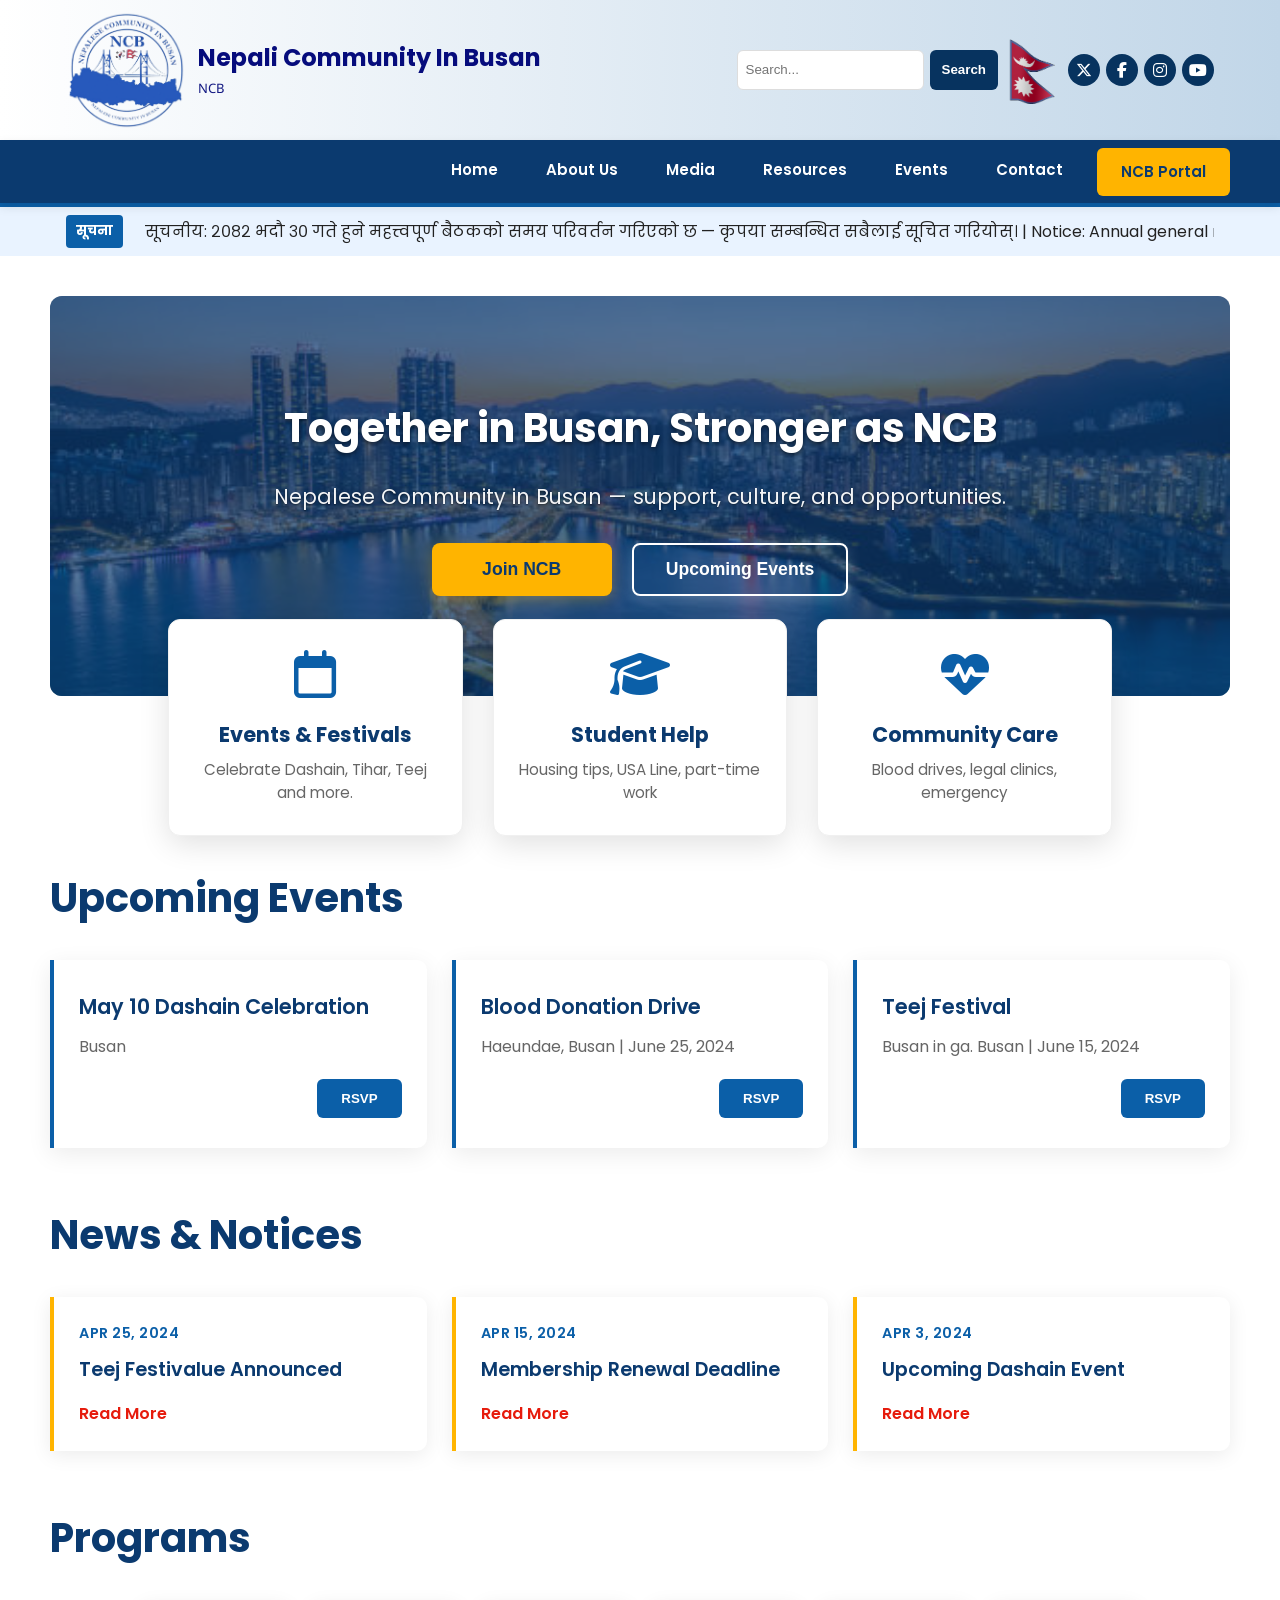
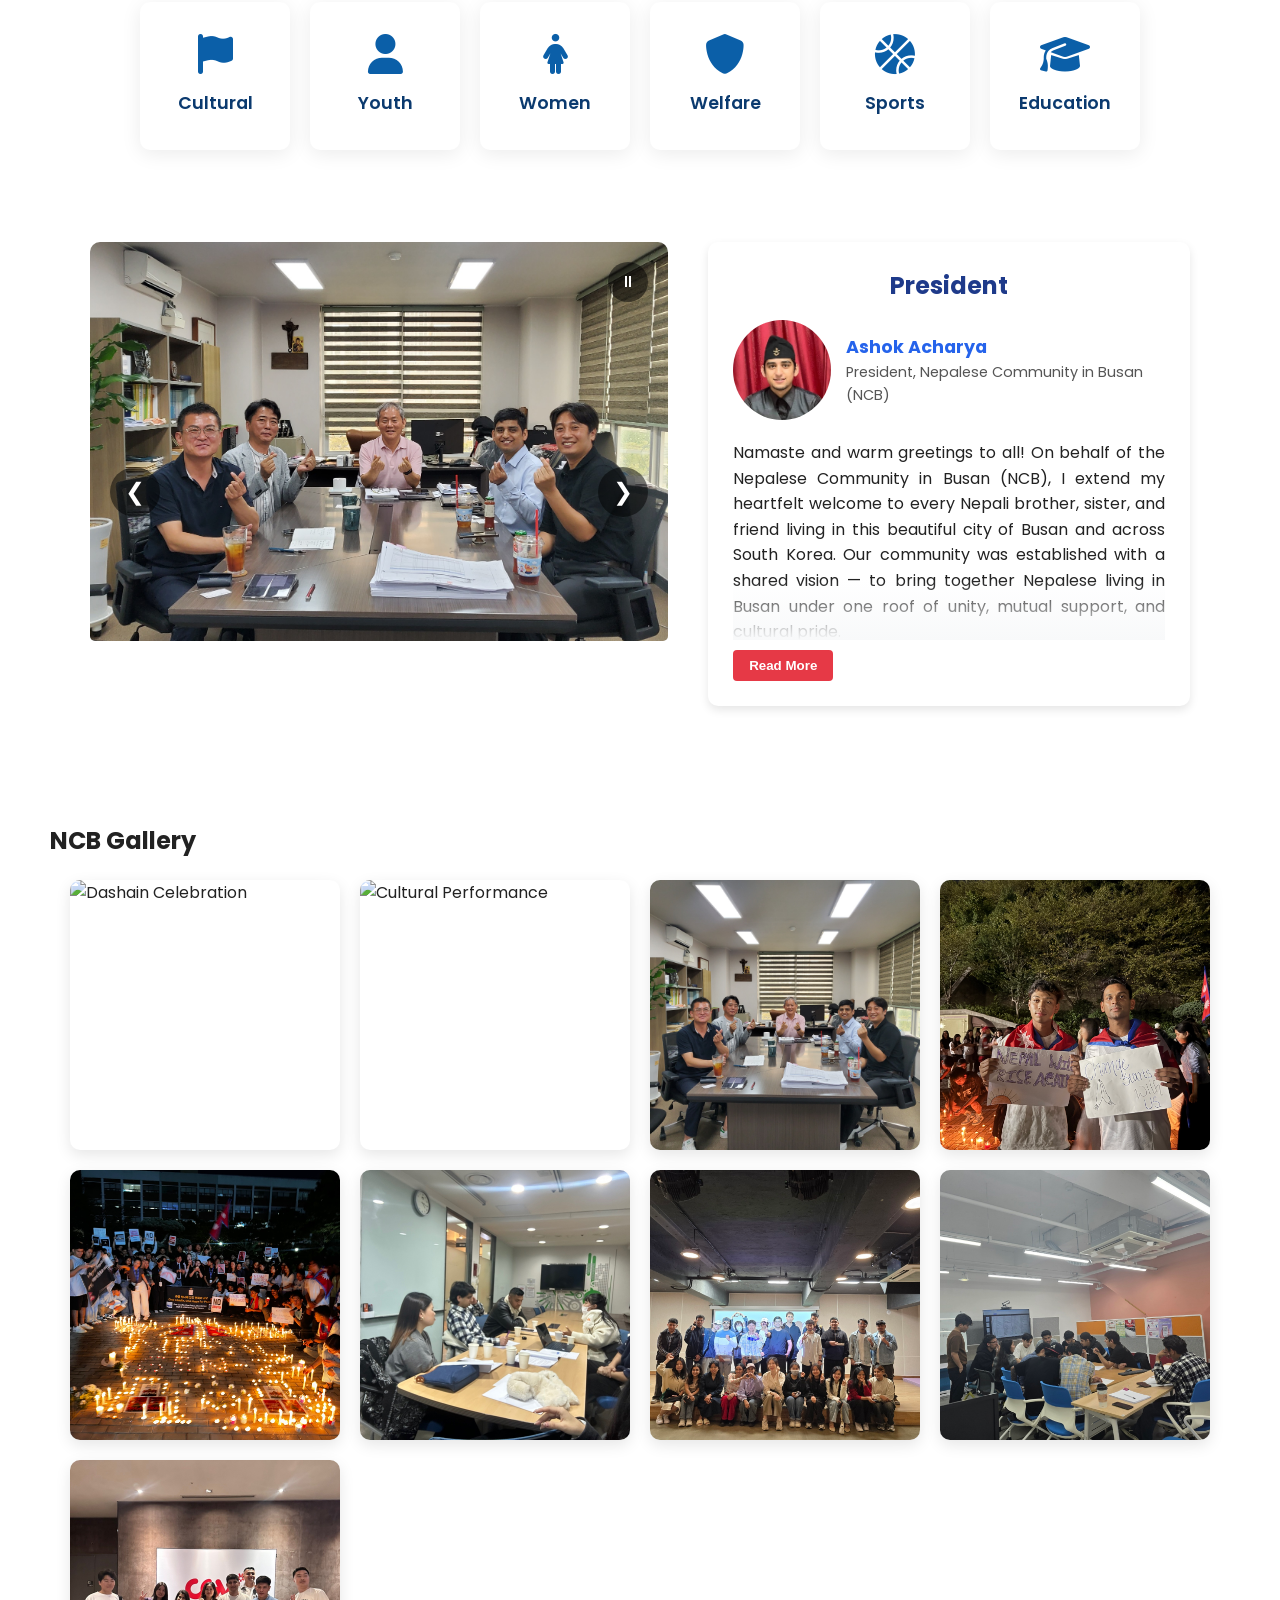
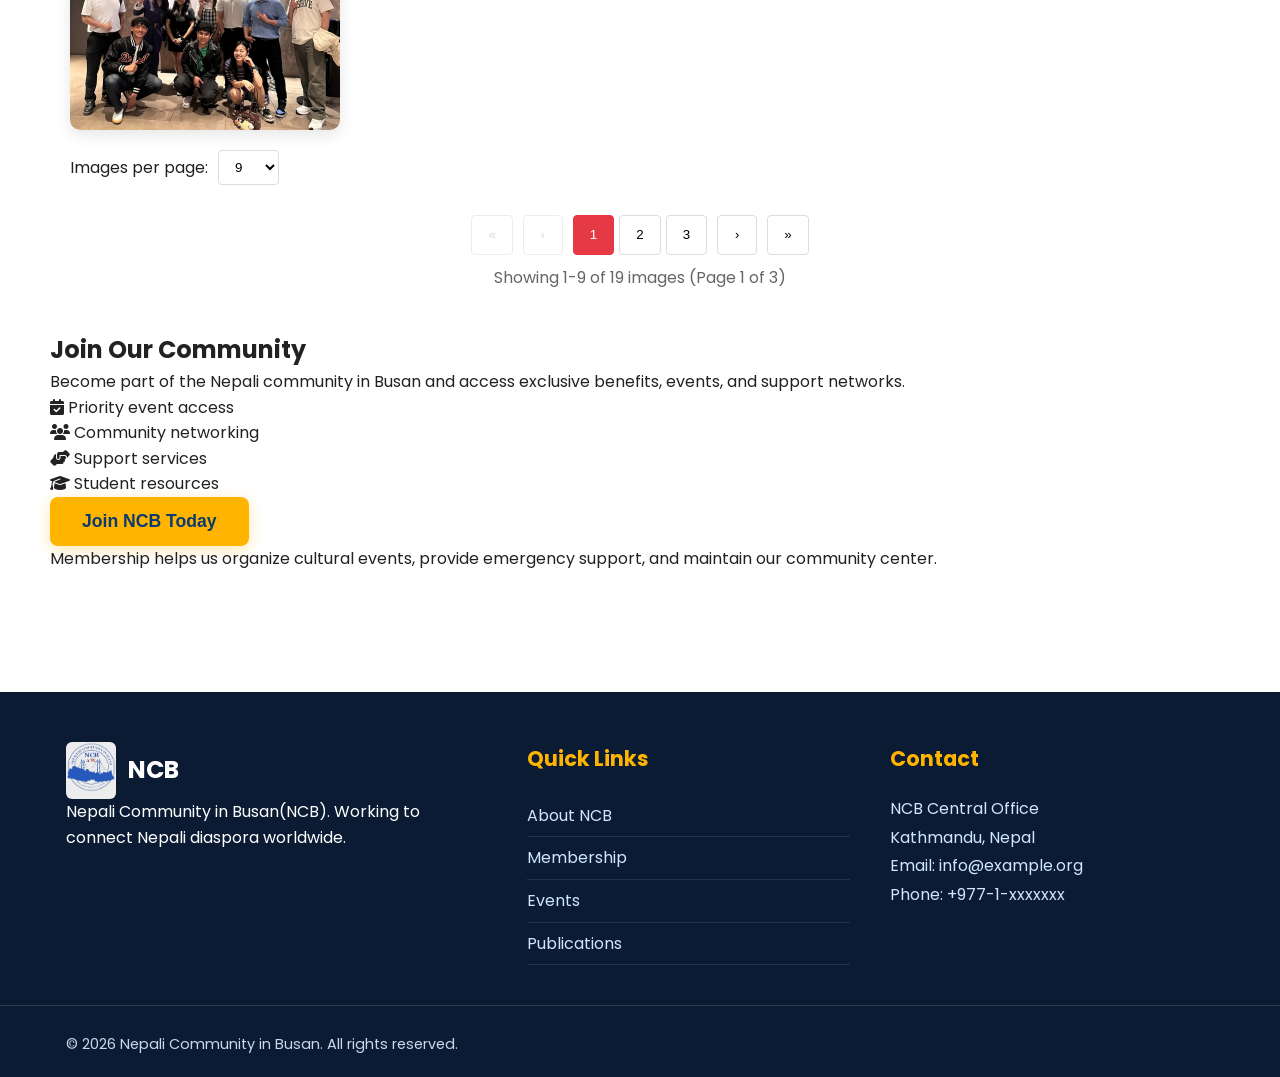
==== commit cf57ed1b: "Update index.html" ====
--- a/index.html
+++ b/index.html
@@ -23,11 +23,11 @@
             overflow: hidden;
             transition: max-height 0.5s ease;
         }
-        
+
         .message-container.expanded {
             max-height: 1000px;
         }
-        
+
         .read-more-btn {
             background: #e63946;
             color: white;
@@ -39,11 +39,11 @@
             font-weight: 600;
             transition: background 0.3s ease;
         }
-        
+
         .read-more-btn:hover {
             background: #c1121f;
         }
-        
+
         .fade-overlay {
             position: absolute;
             bottom: 0;
@@ -54,7 +54,7 @@
             pointer-events: none;
             transition: opacity 0.3s ease;
         }
-        
+
         .message-container.expanded .fade-overlay {
             opacity: 0;
         }
@@ -132,7 +132,7 @@
                     <li><a class="cta" href="#">NCB Portal</a></li>
                 </ul>
 
-                <button class="mobile-nav-toggle" aria-label="Toggle navigation" style = "color:white;">
+                <button class="mobile-nav-toggle" aria-label="Toggle navigation">
                     <span></span><span></span><span></span>
                 </button>
             </div>
@@ -162,8 +162,8 @@
                     <h1>Together in Busan, Stronger as NCB</h1>
                     <p>Nepalese Community in Busan — support, culture, and opportunities.</p>
                     <div class="hero-buttons">
-                        <button class="btn-primary">Join NCB</button>
-                        <button class="btn-secondary">Upcoming Events</button>
+                        <button class="btn-primary join-btn">Join NCB</button>
+                        <button class="btn-secondary event-btn">Upcoming Events</button>
                     </div>
                 </div>
             </section>
@@ -235,6 +235,7 @@
                 <div class="news-item">
                     <p class="date">Apr 3, 2024</p>
                     <h4>Upcoming Dashain Event</h4>
+                    <a href="#">Read More</a>
                 </div>
             </div>
         </section>
@@ -288,7 +289,8 @@
                             and cultural pride.
                         </p>
                         <p>
-                            Over the years, NCB has grown into a vibrant family where we celebrate our festivals, preserve
+                            Over the years, NCB has grown into a vibrant family where we celebrate our festivals,
+                            preserve
                             our traditions, and support one another in times of need. Whether it is organizing cultural
                             events,
                             assisting newcomers, or collaborating with local institutions, our goal remains the same: to
@@ -296,7 +298,8 @@
                             solidarity, cultural understanding, and the positive image of Nepal in Korea.
                         </p>
                         <p>
-                            Busan is not only a city of opportunities but also a place that embraces diversity. Through our
+                            Busan is not only a city of opportunities but also a place that embraces diversity. Through
+                            our
                             collective effort, we hope to strengthen the bridge between Nepal and Korea, showcasing the
                             spirit,
                             resilience, and warmth of the Nepalese people.
@@ -310,16 +313,40 @@
                 <button class="read-more-btn">Read More</button>
             </div>
         </section>
-         <section id="Gallery">
+        <section id="Gallery">
             <h1>NCB Gallery</h1>
-         <div class="images-container">
-
-         </div>
-         </section>
-        <!-- Donate CTA -->
-        <section class="donate-section">
-            <p>Your support powers scholarships & emergencies.</p>
-            <button class="btn-primary">Donate Now</button>
+            <div class="images-container">
+
+            </div>
+        </section>
+        <!-- Join NCB CTA -->
+        <section class="join-section">
+            <div class="join-content">
+                <h2>Join Our Community</h2>
+                <p>Become part of the Nepali community in Busan and access exclusive benefits, events, and support
+                    networks.</p>
+                <div class="join-benefits">
+                    <div class="benefit-item">
+                        <i class="fas fa-calendar-check"></i>
+                        <span>Priority event access</span>
+                    </div>
+                    <div class="benefit-item">
+                        <i class="fas fa-users"></i>
+                        <span>Community networking</span>
+                    </div>
+                    <div class="benefit-item">
+                        <i class="fas fa-hands-helping"></i>
+                        <span>Support services</span>
+                    </div>
+                    <div class="benefit-item">
+                        <i class="fas fa-graduation-cap"></i>
+                        <span>Student resources</span>
+                    </div>
+                </div>
+                <button class="btn-primary join-btn">Join NCB Today</button>
+                <p class="join-note">Membership helps us organize cultural events, provide emergency support, and
+                    maintain our community center.</p>
+            </div>
         </section>
     </main>
 
@@ -371,4 +398,3 @@
 </body>
 
 </html>
-
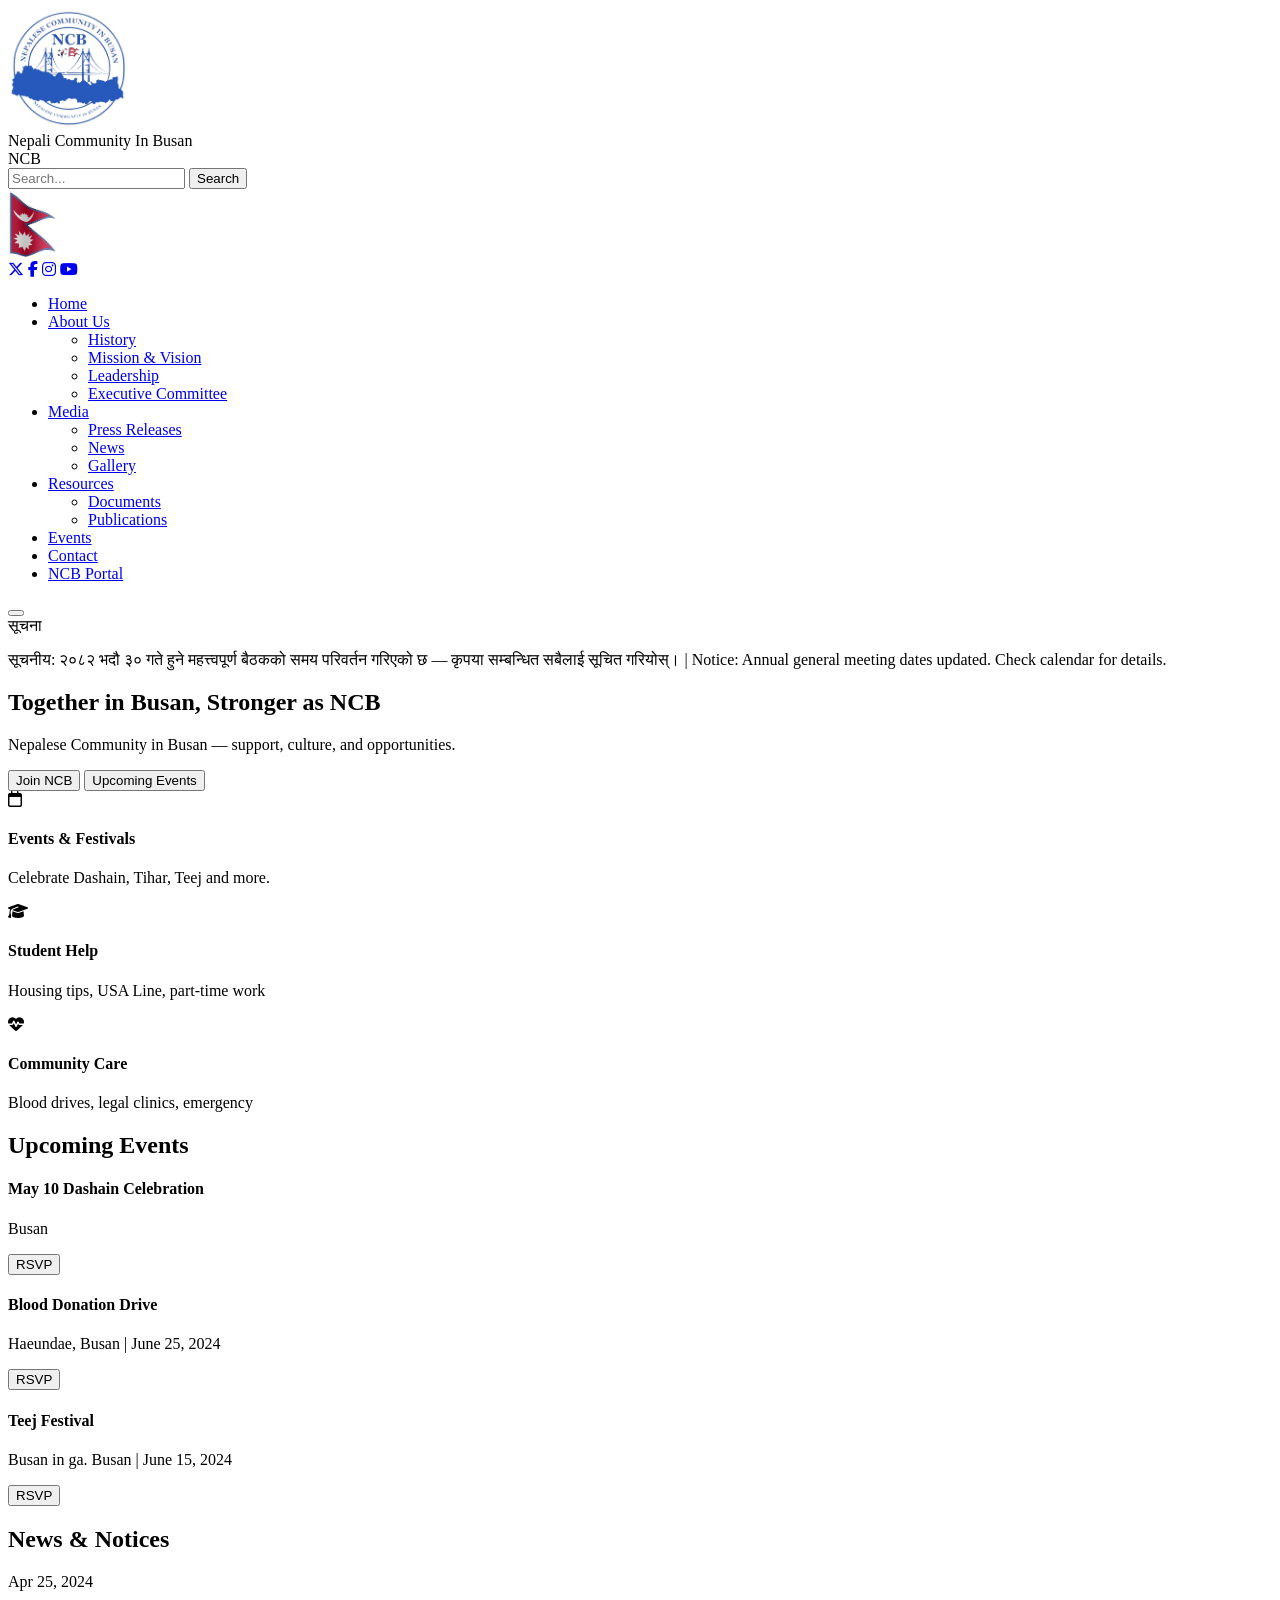
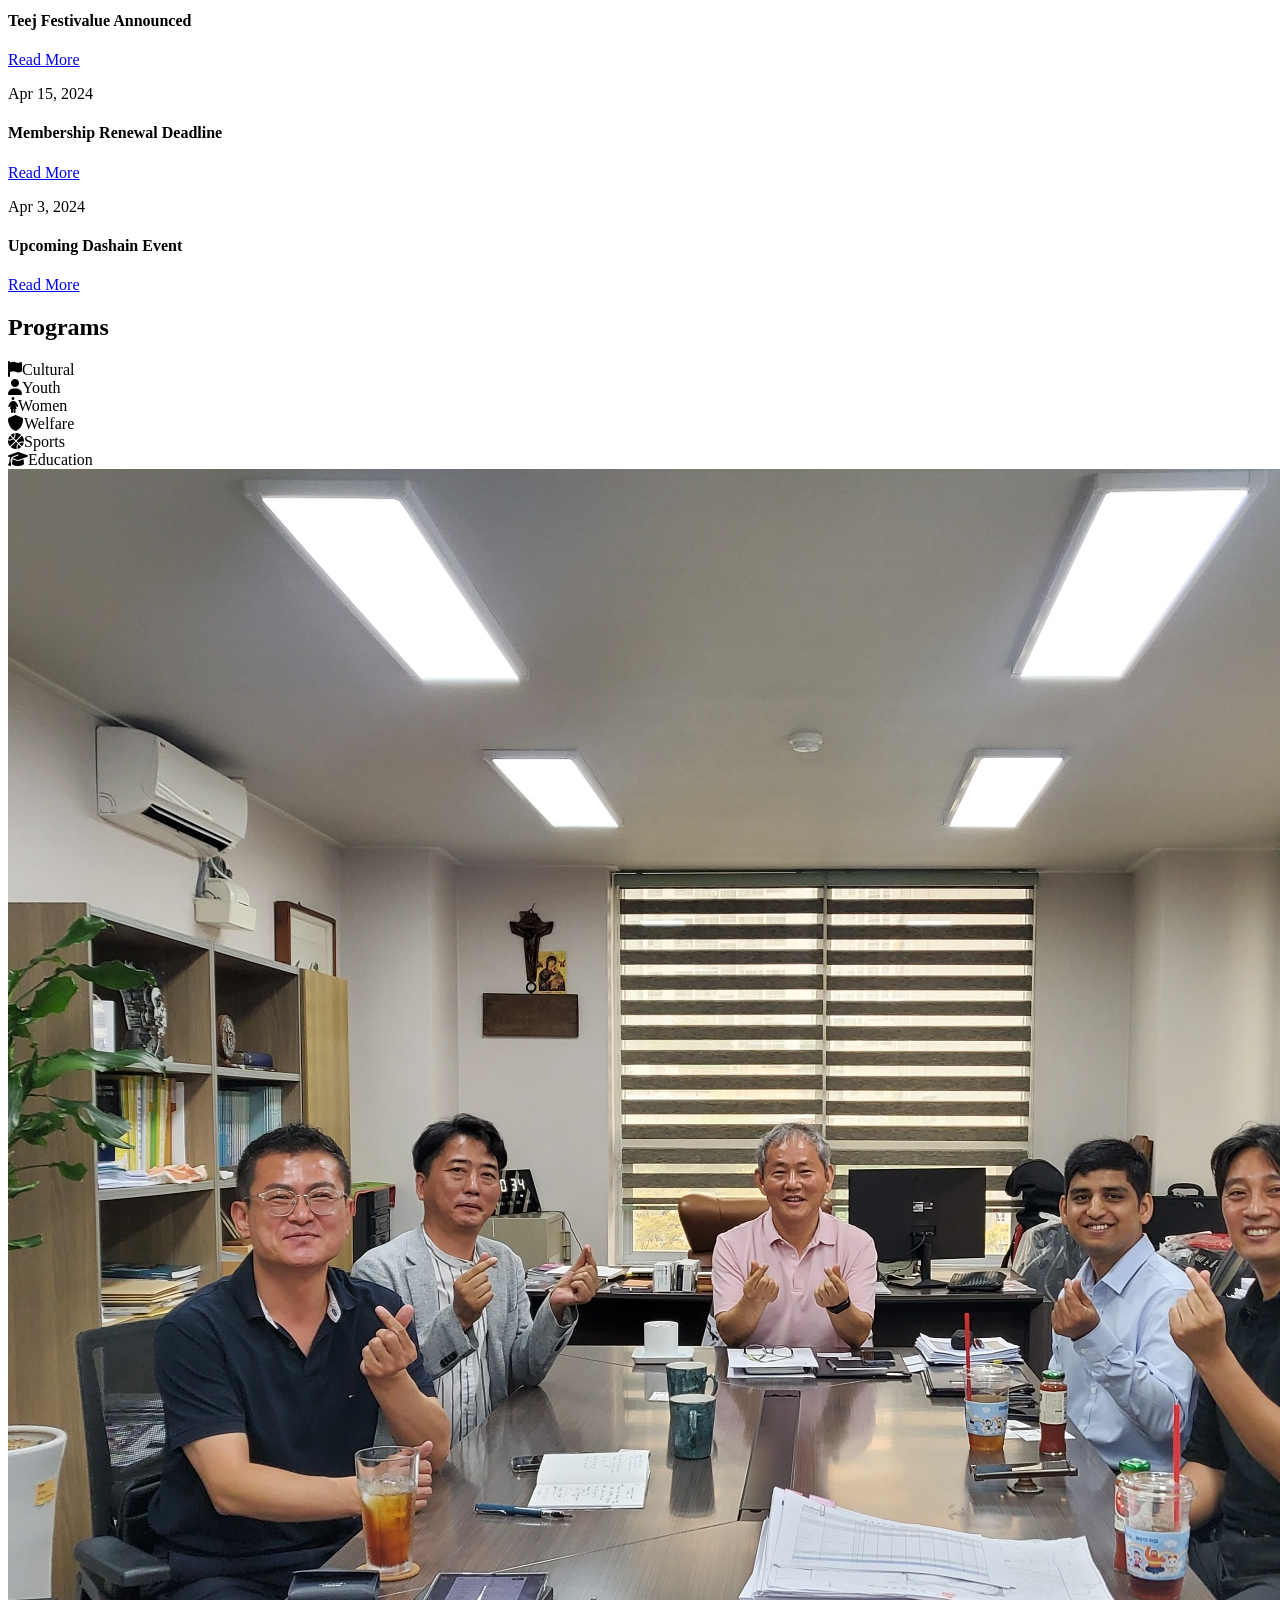
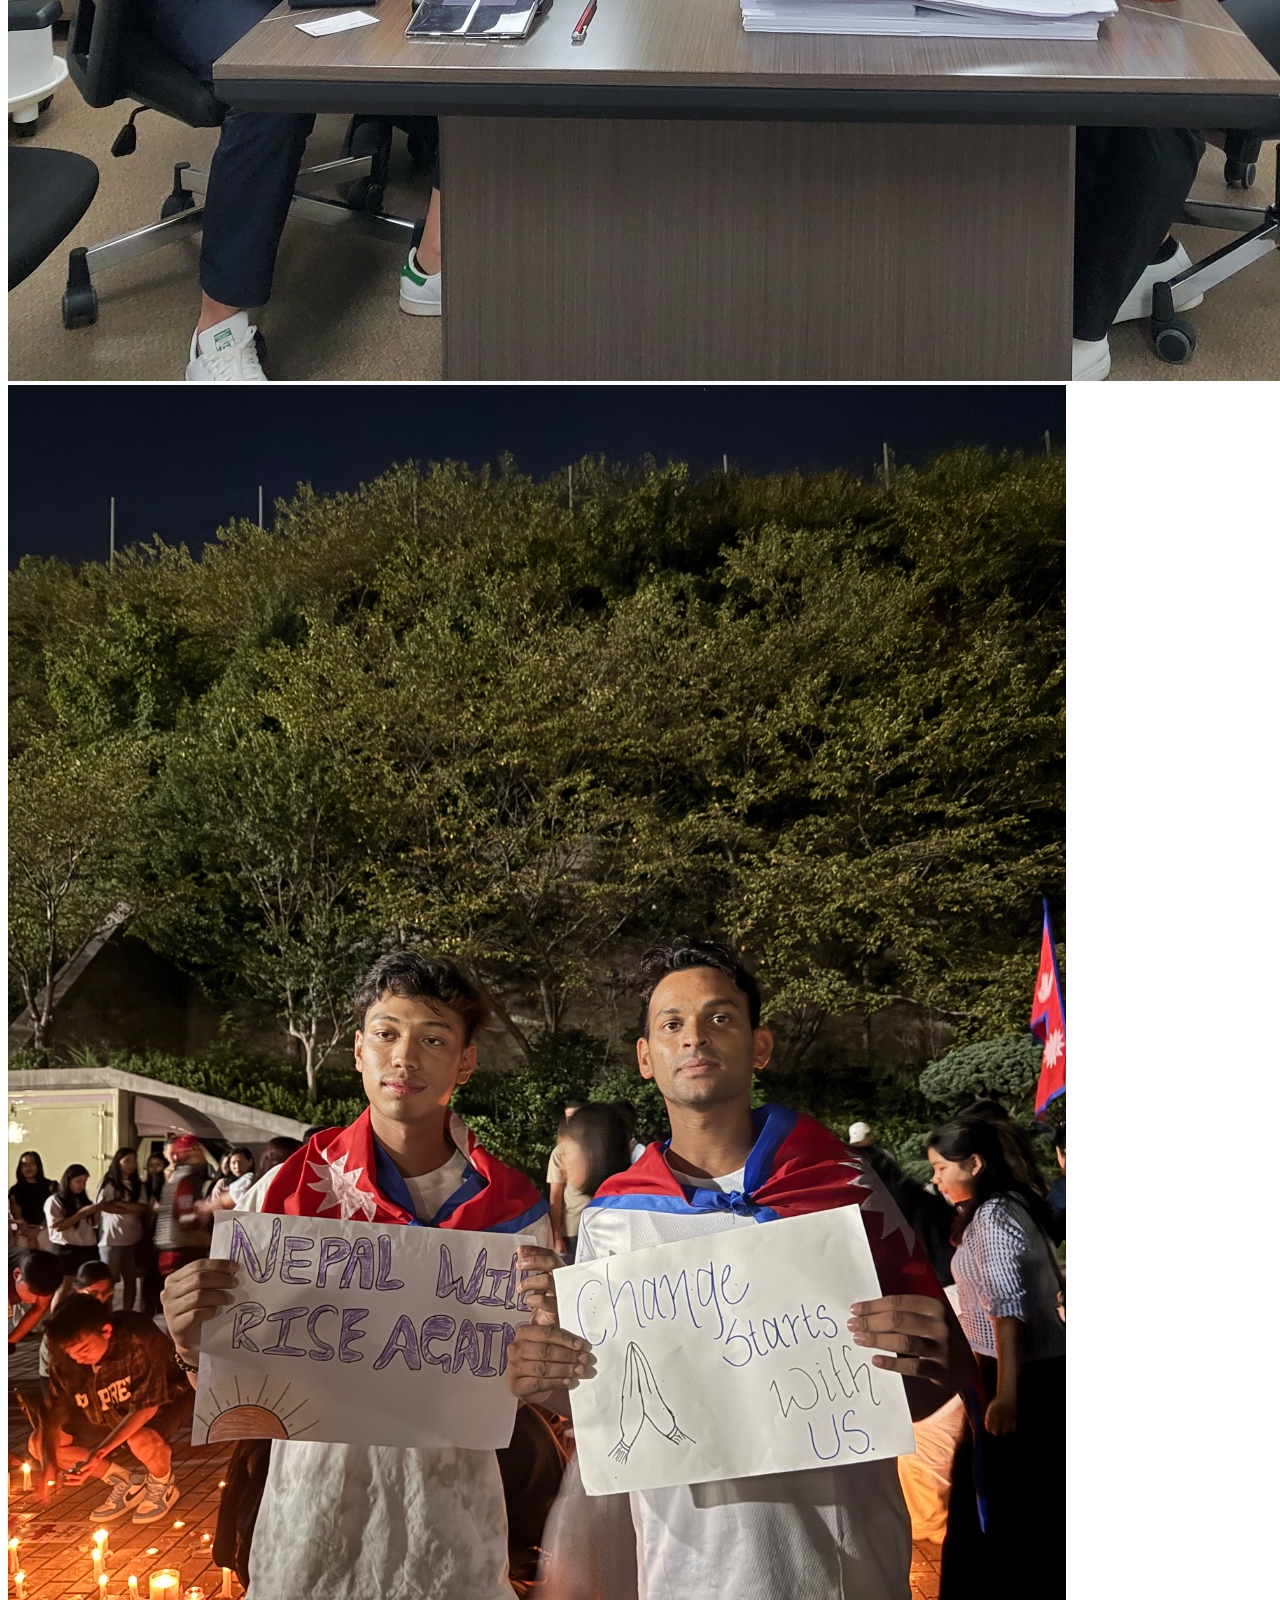
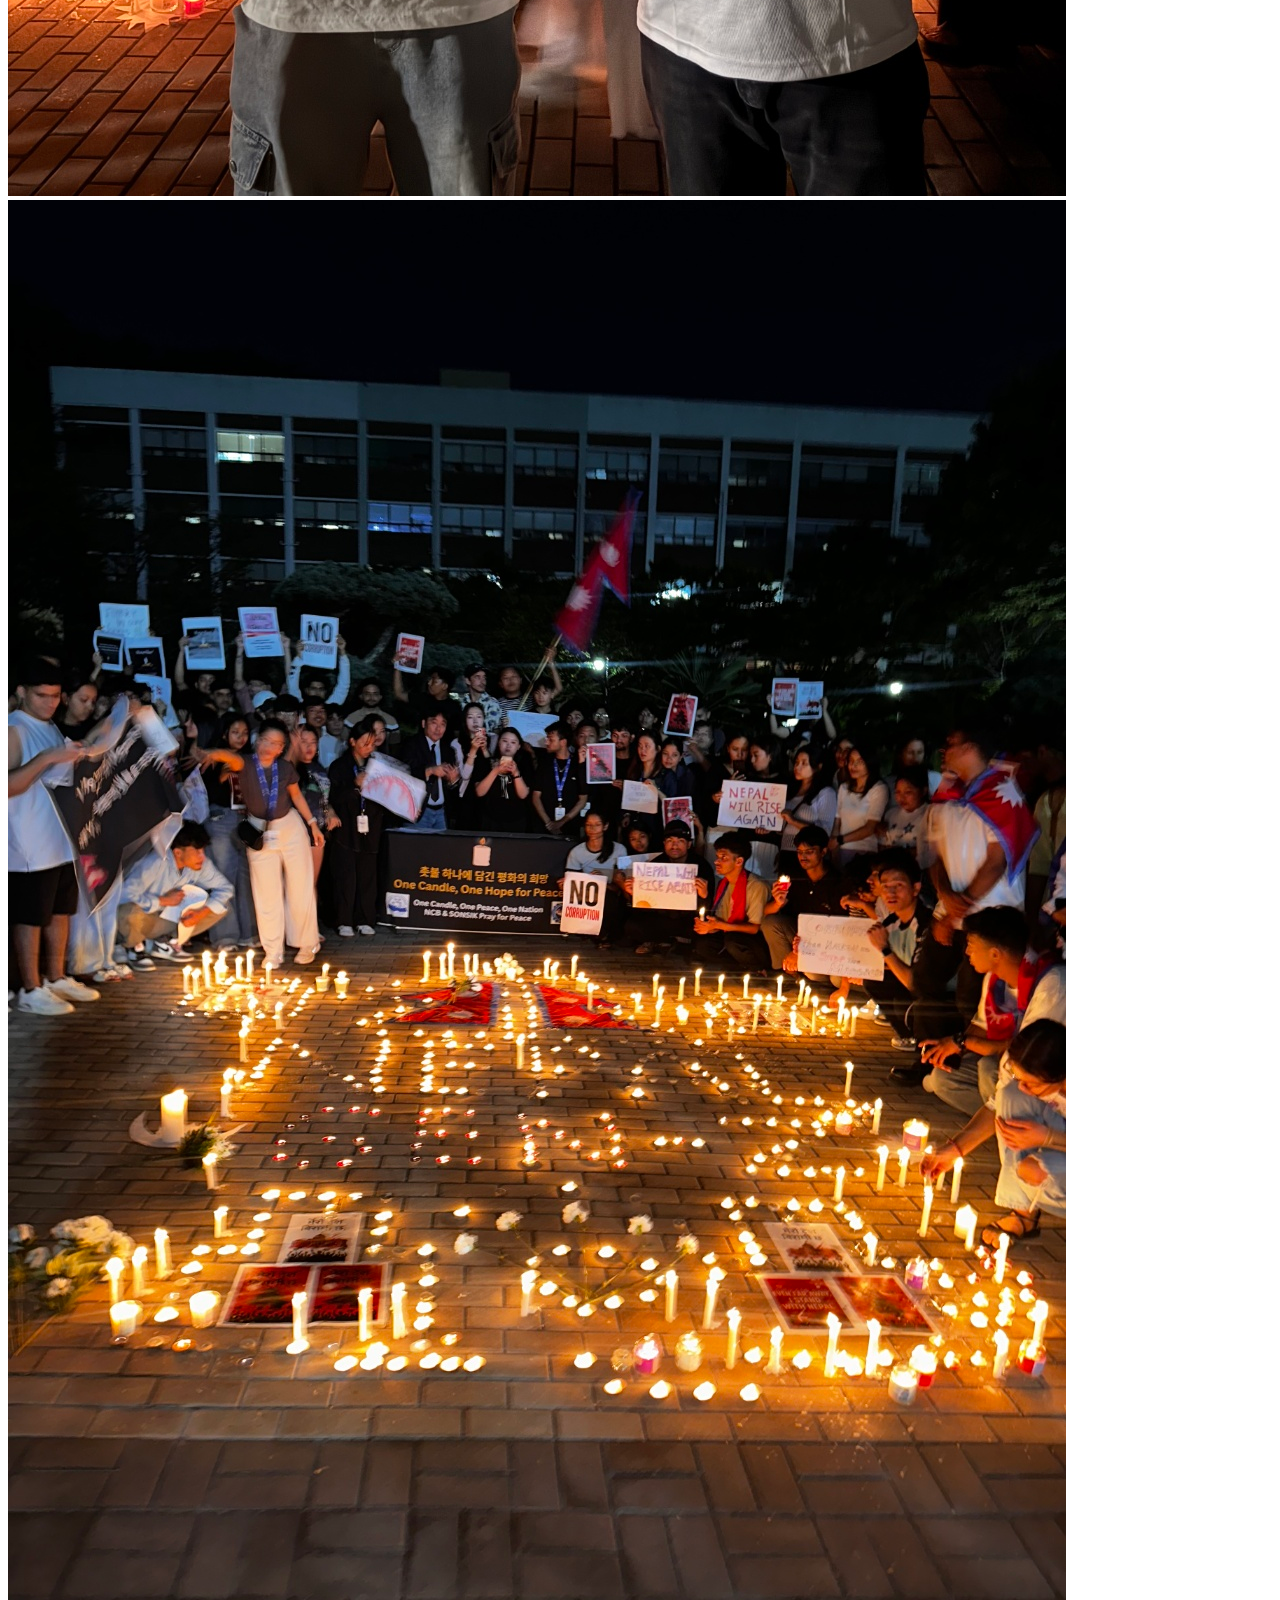
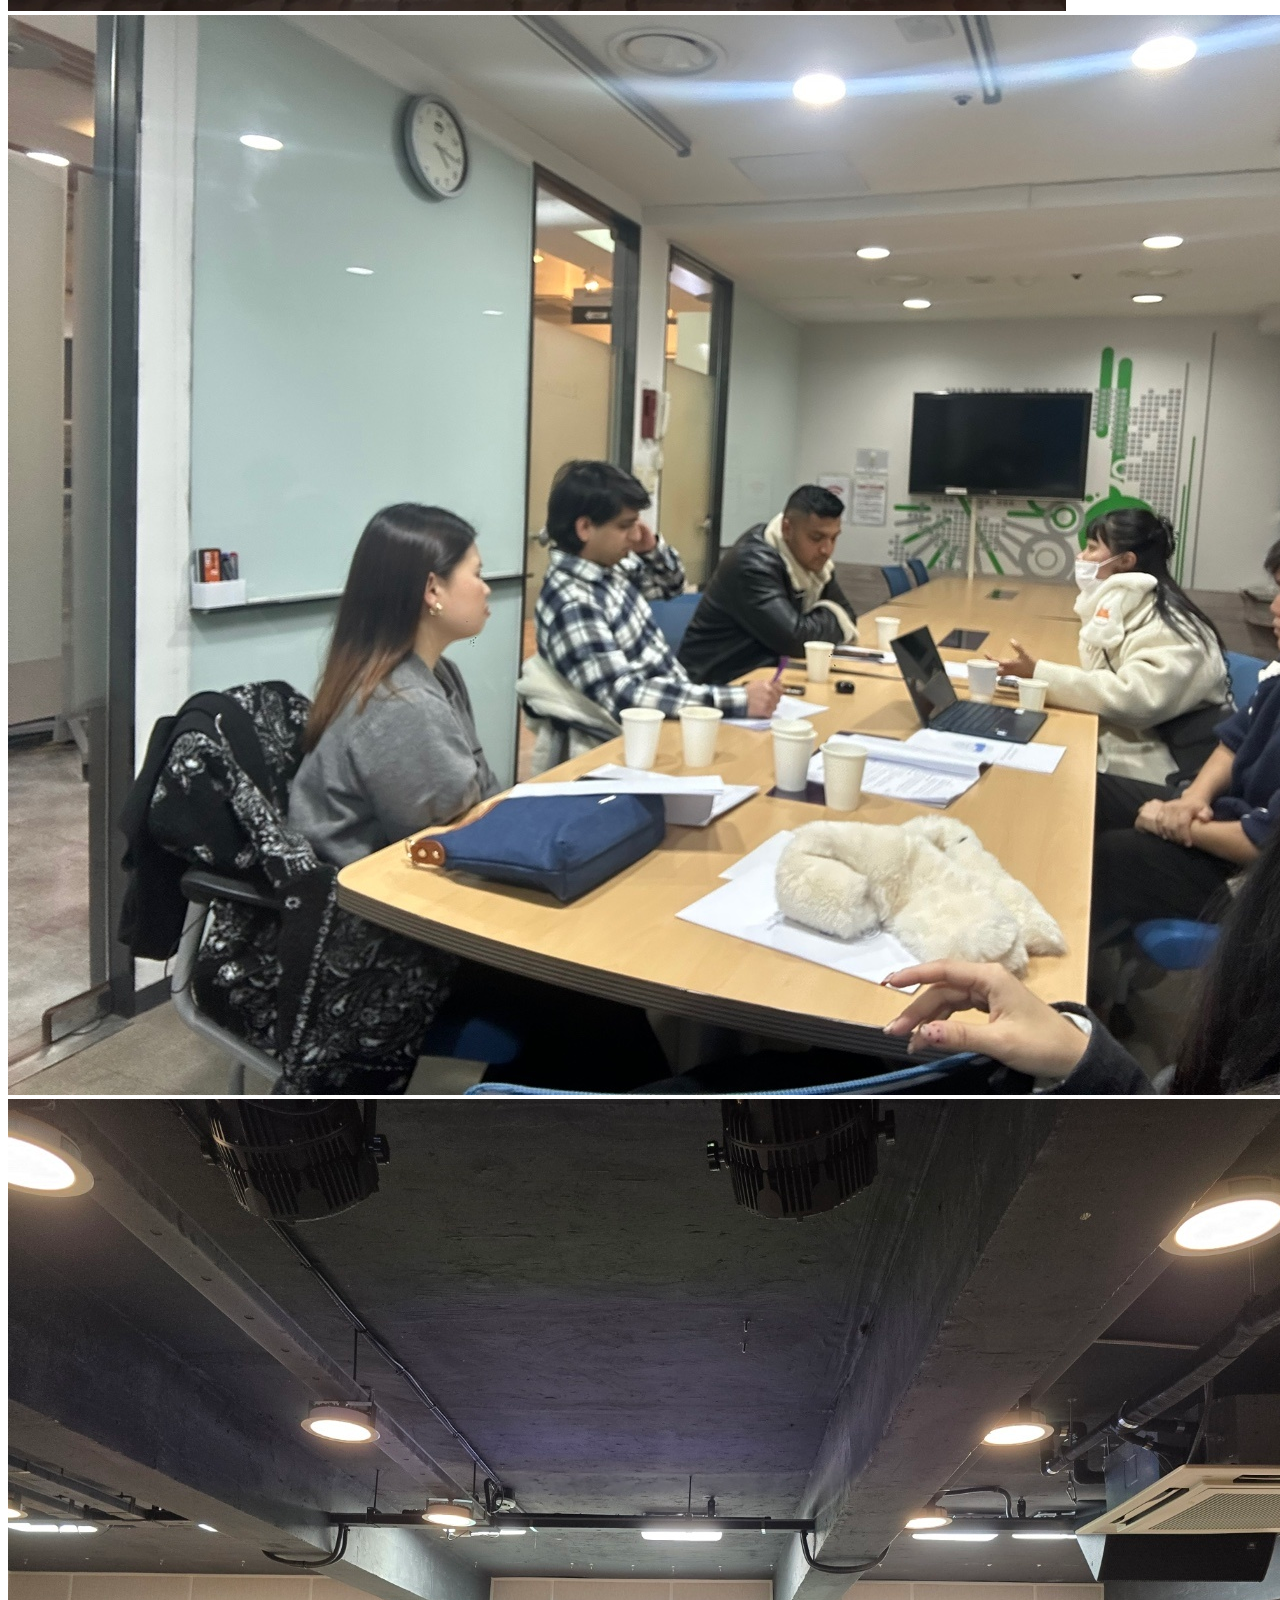
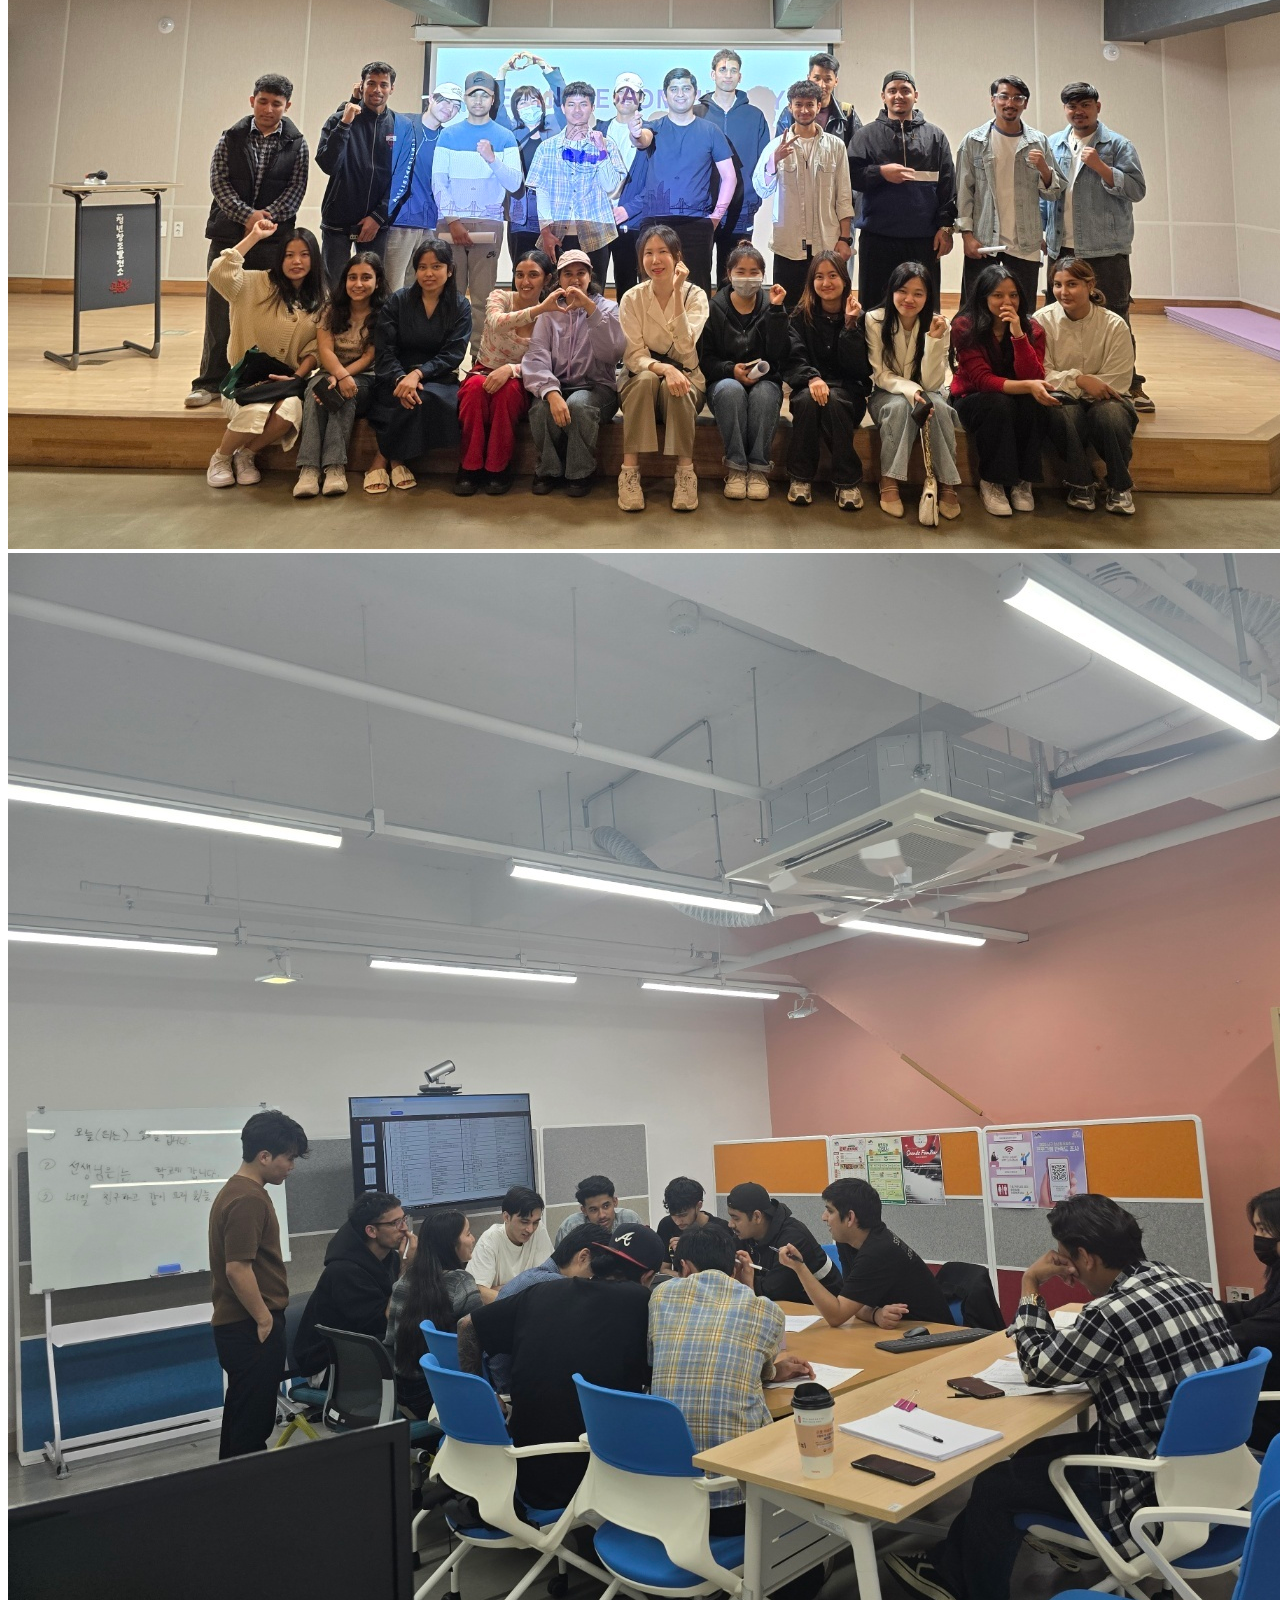
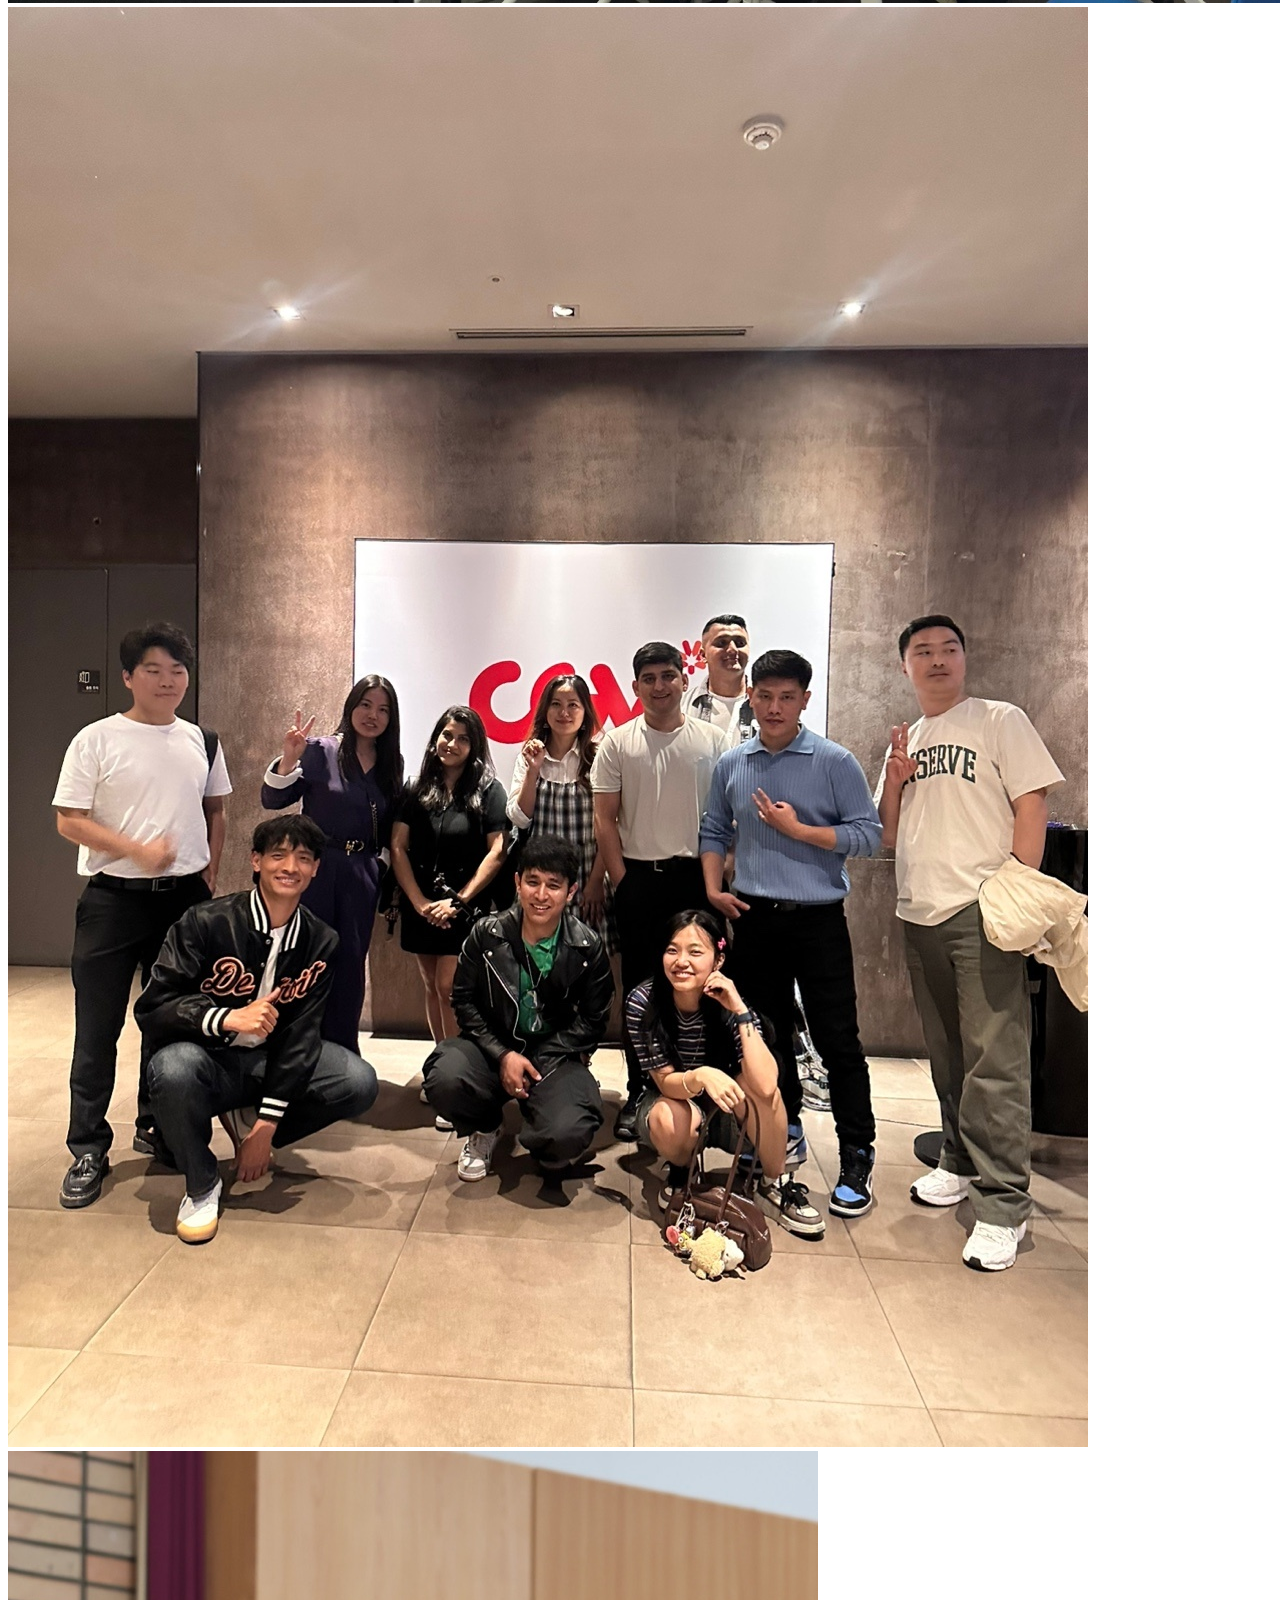
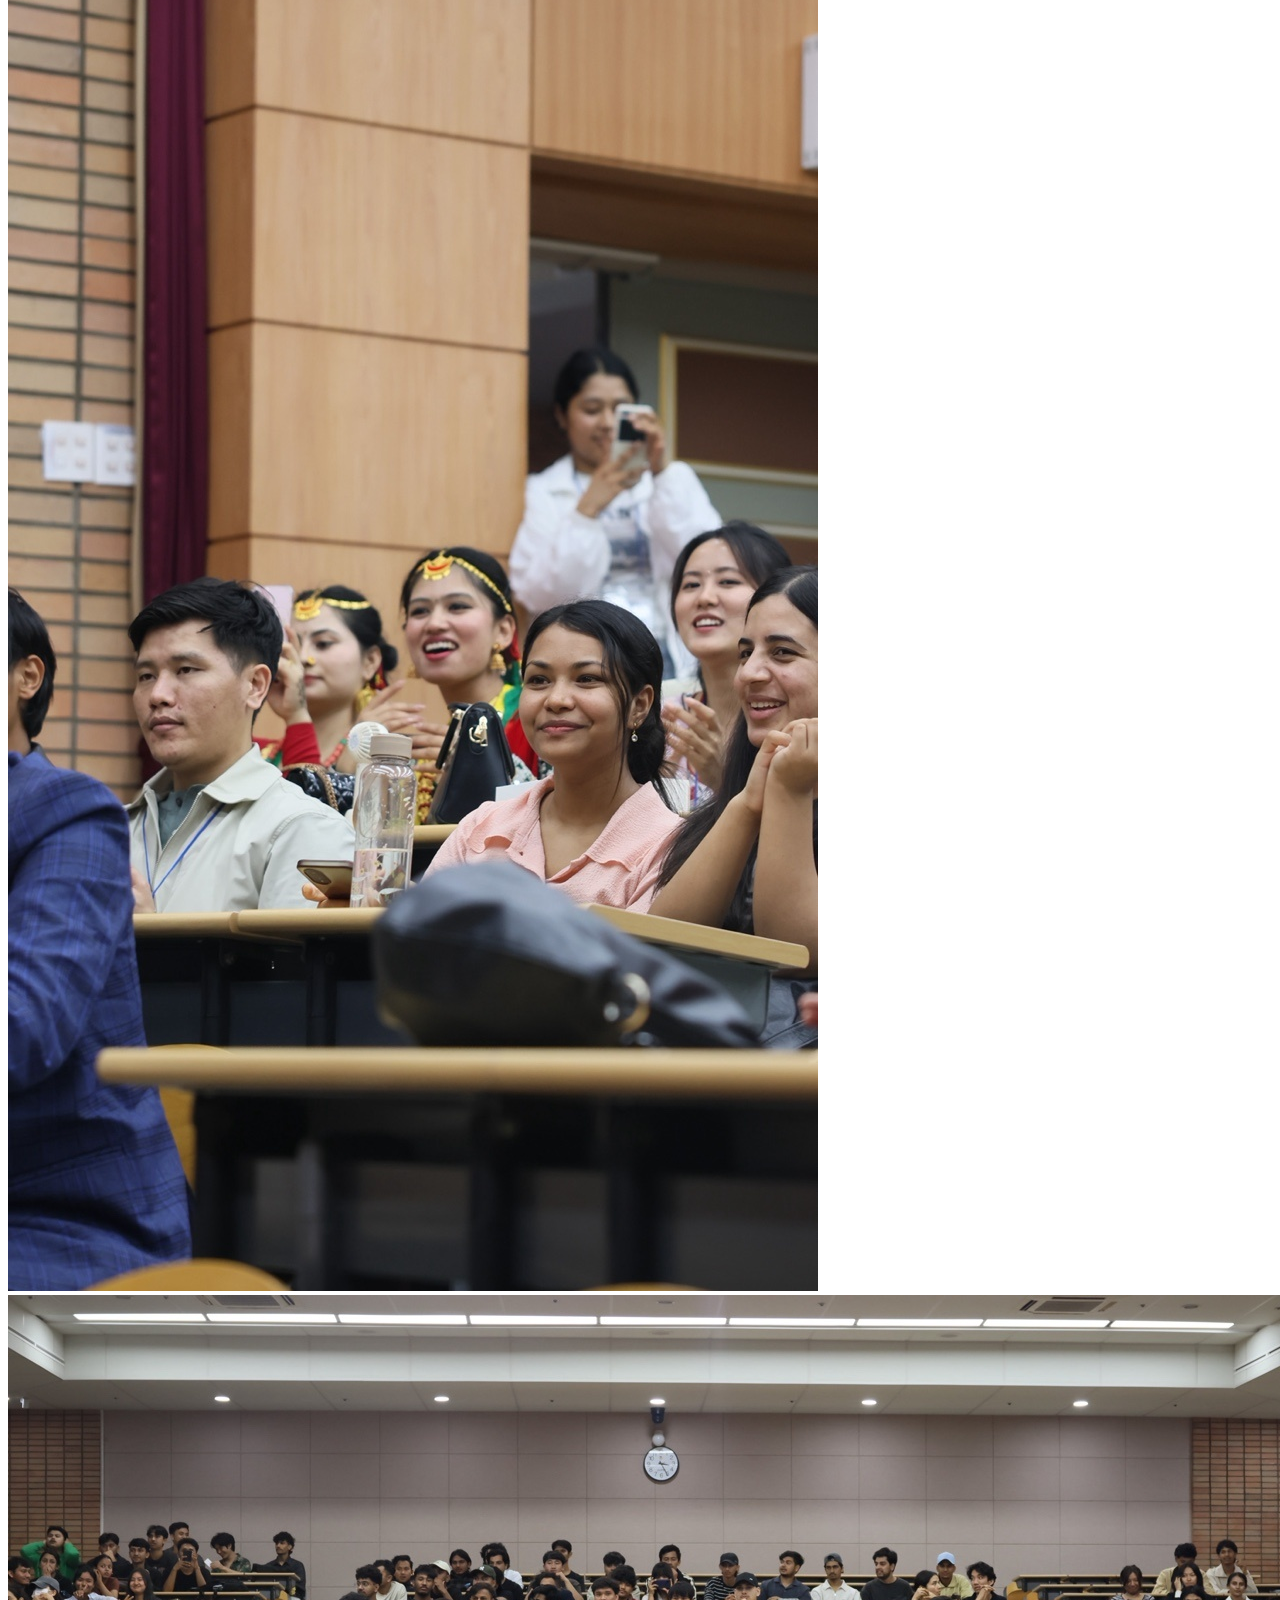
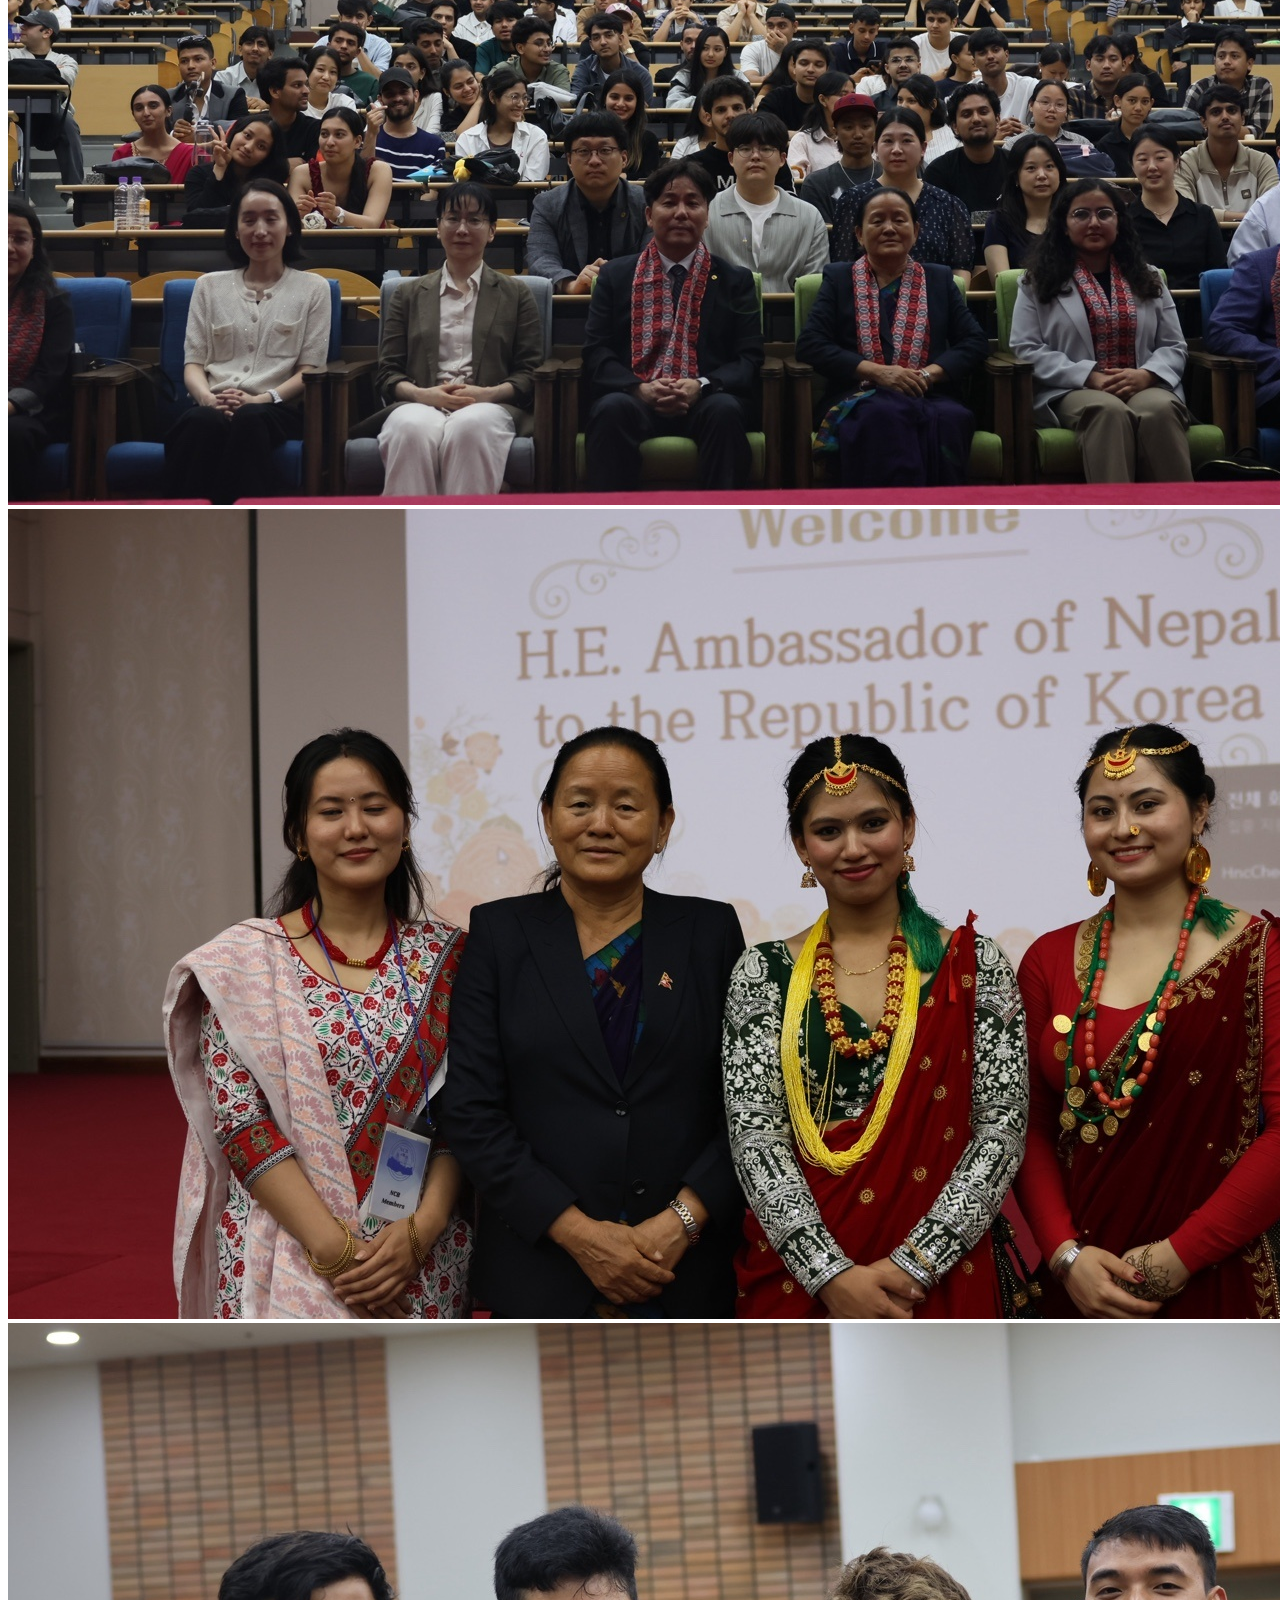
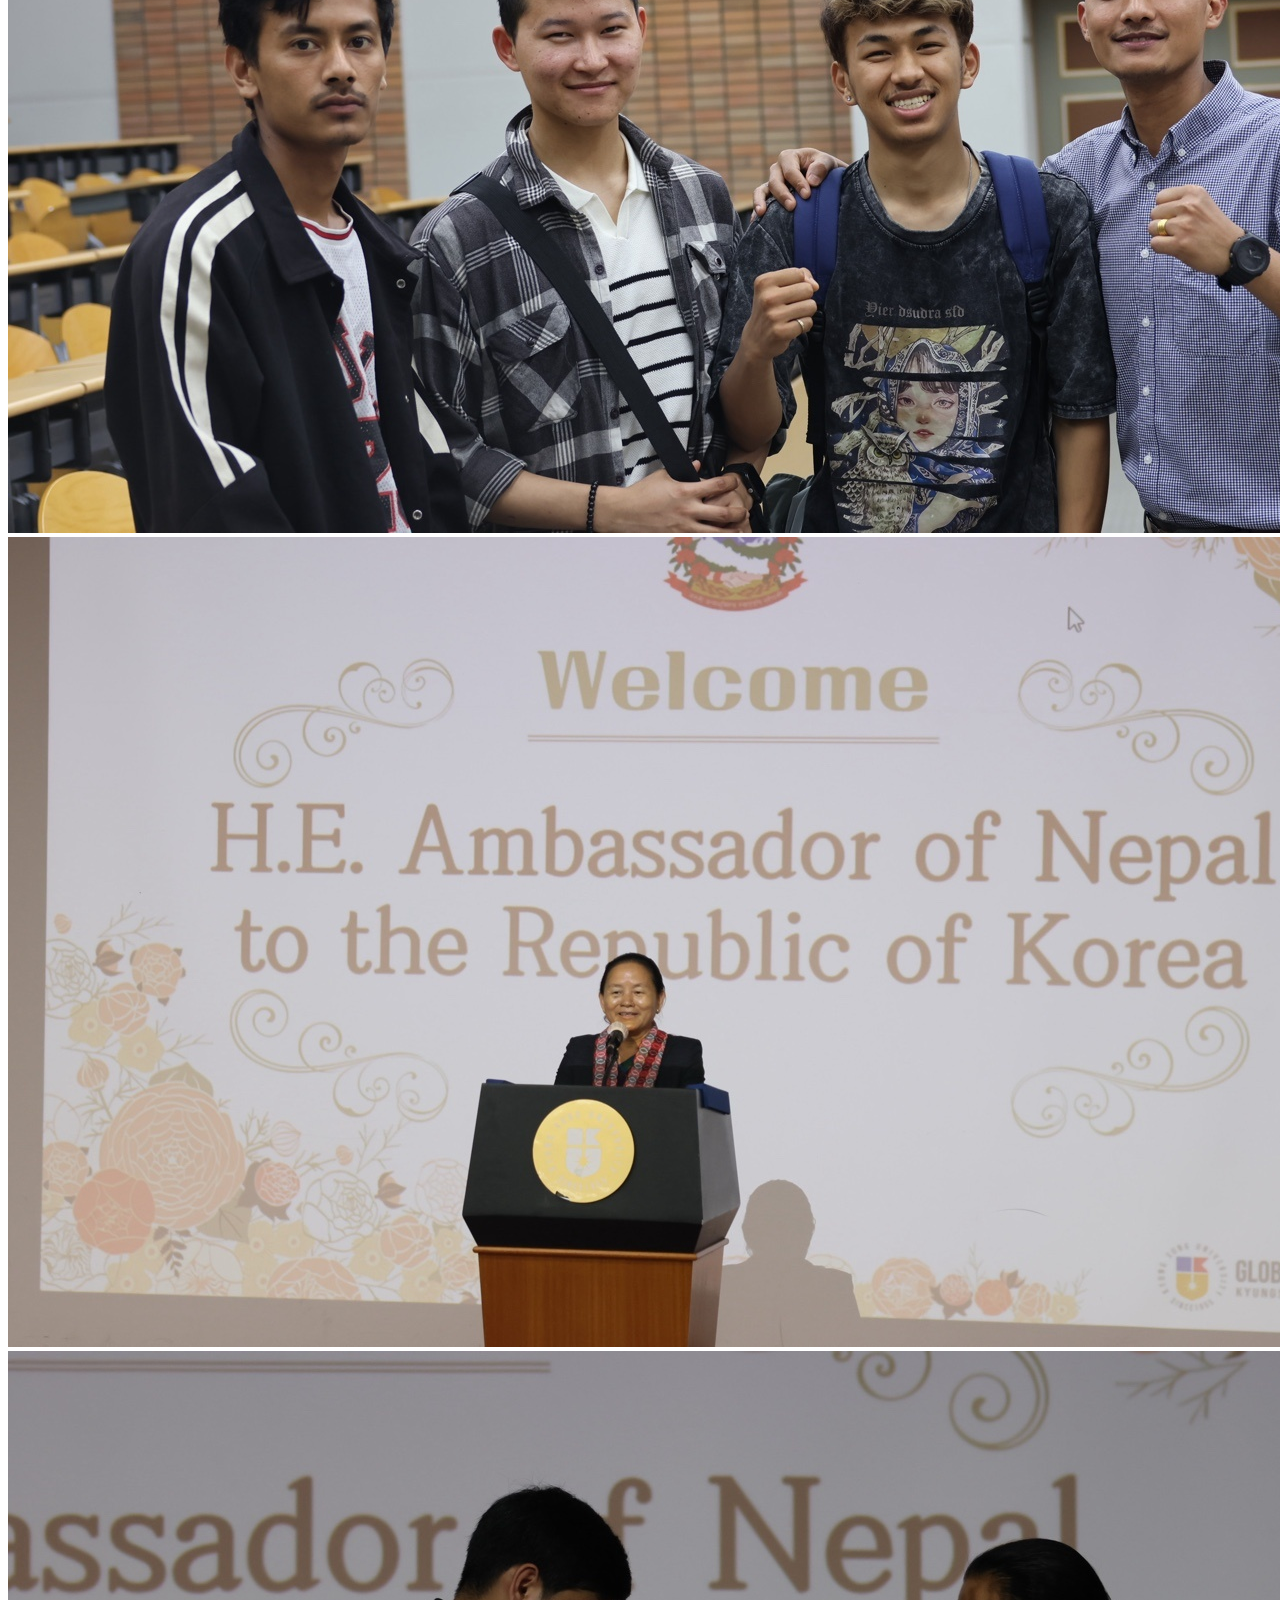
==== commit 59f302a9: "Update index.html" ====
--- a/index.html
+++ b/index.html
@@ -13,8 +13,9 @@
     <link rel="stylesheet" href="https://cdnjs.cloudflare.com/ajax/libs/font-awesome/6.6.0/css/all.min.css">
     <!-- Meta -->
     <meta name="description" content="NCB- Nepali Communituy in Busan">
-    <link rel="stylesheet" href="./frontend/css/styles.css">
-    <link rel="stylesheet" href="./frontend/css/slider.css">
+    <link rel="stylesheet" href="./frontend/css/styles1.css">
+
+    <!-- <link rel="stylesheet" href="./frontend/css/slider.css"> -->
     <style>
         /* Additional styles for the read more functionality */
         .message-container {
@@ -58,6 +59,33 @@
         .message-container.expanded .fade-overlay {
             opacity: 0;
         }
+
+        /* Executive Committee Styles */
+        .executive-committee-container {
+            display: none;
+            padding: 2rem 0;
+        }
+
+        .executive-committee-container.active {
+            display: block;
+        }
+
+        .back-to-home {
+            display: block;
+            margin: 2rem auto;
+            padding: 10px 20px;
+            background: #0a348f;
+            color: white;
+            border: none;
+            border-radius: 5px;
+            cursor: pointer;
+            font-weight: 600;
+            transition: background 0.3s ease;
+        }
+
+        .back-to-home:hover {
+            background: #0045b5;
+        }
     </style>
 </head>
 
@@ -98,15 +126,16 @@
         <nav class="main-nav">
             <div class="container nav-inner">
                 <ul class="nav-menu">
-                    <li><a href="#">Home</a></li>
+                    <li><a href="/">Home</a></li>
 
                     <li class="has-sub">
                         <a href="#">About Us</a>
                         <ul class="dropdown">
                             <li><a href="#">History</a></li>
                             <li><a href="#">Mission & Vision</a></li>
-                            <li><a href="#">Leadership</a></li>
-                            <li><a href="#">Executive Committee</a></li>
+                            <li><a href="./frontend/html/executive-committee.html">Leadership</a></li>
+                            <li><a href="./frontend/html/executive-committee.html" class="nav-link" >Executive Committee</a>
+                            </li>
                         </ul>
                     </li>
 
@@ -114,8 +143,8 @@
                         <a href="#">Media</a>
                         <ul class="dropdown">
                             <li><a href="#">Press Releases</a></li>
-                            <li><a href="#">News</a></li>
-                            <li><a href="#">Gallery</a></li>
+                            <li><a href="#news">News</a></li>
+                            <li><a href="#Gallery">Gallery</a></li>
                         </ul>
                     </li>
 
@@ -127,8 +156,8 @@
                         </ul>
                     </li>
 
-                    <li><a href="#">Events</a></li>
-                    <li><a href="#">Contact</a></li>
+                    <li><a href="#events">Events</a></li>
+                    <li><a href="#contact">Contact</a></li>
                     <li><a class="cta" href="#">NCB Portal</a></li>
                 </ul>
 
@@ -219,7 +248,7 @@
         </section>
 
         <!-- News & Notices -->
-        <section class="news-notices">
+        <section id="news" class="news-notices">
             <h2>News & Notices</h2>
             <div class="news-list">
                 <div class="news-item">
@@ -348,8 +377,9 @@
                     maintain our community center.</p>
             </div>
         </section>
+
+
     </main>
-
     <!-- FOOTER -->
     <footer class="site-footer">
         <div class="container footer-grid">
@@ -393,8 +423,8 @@
         </div>
     </footer>
     <script src="./frontend/js/script.js">
+
     </script>
-    <script src="./frontend/js/slider.js"></script>
 </body>
 
 </html>
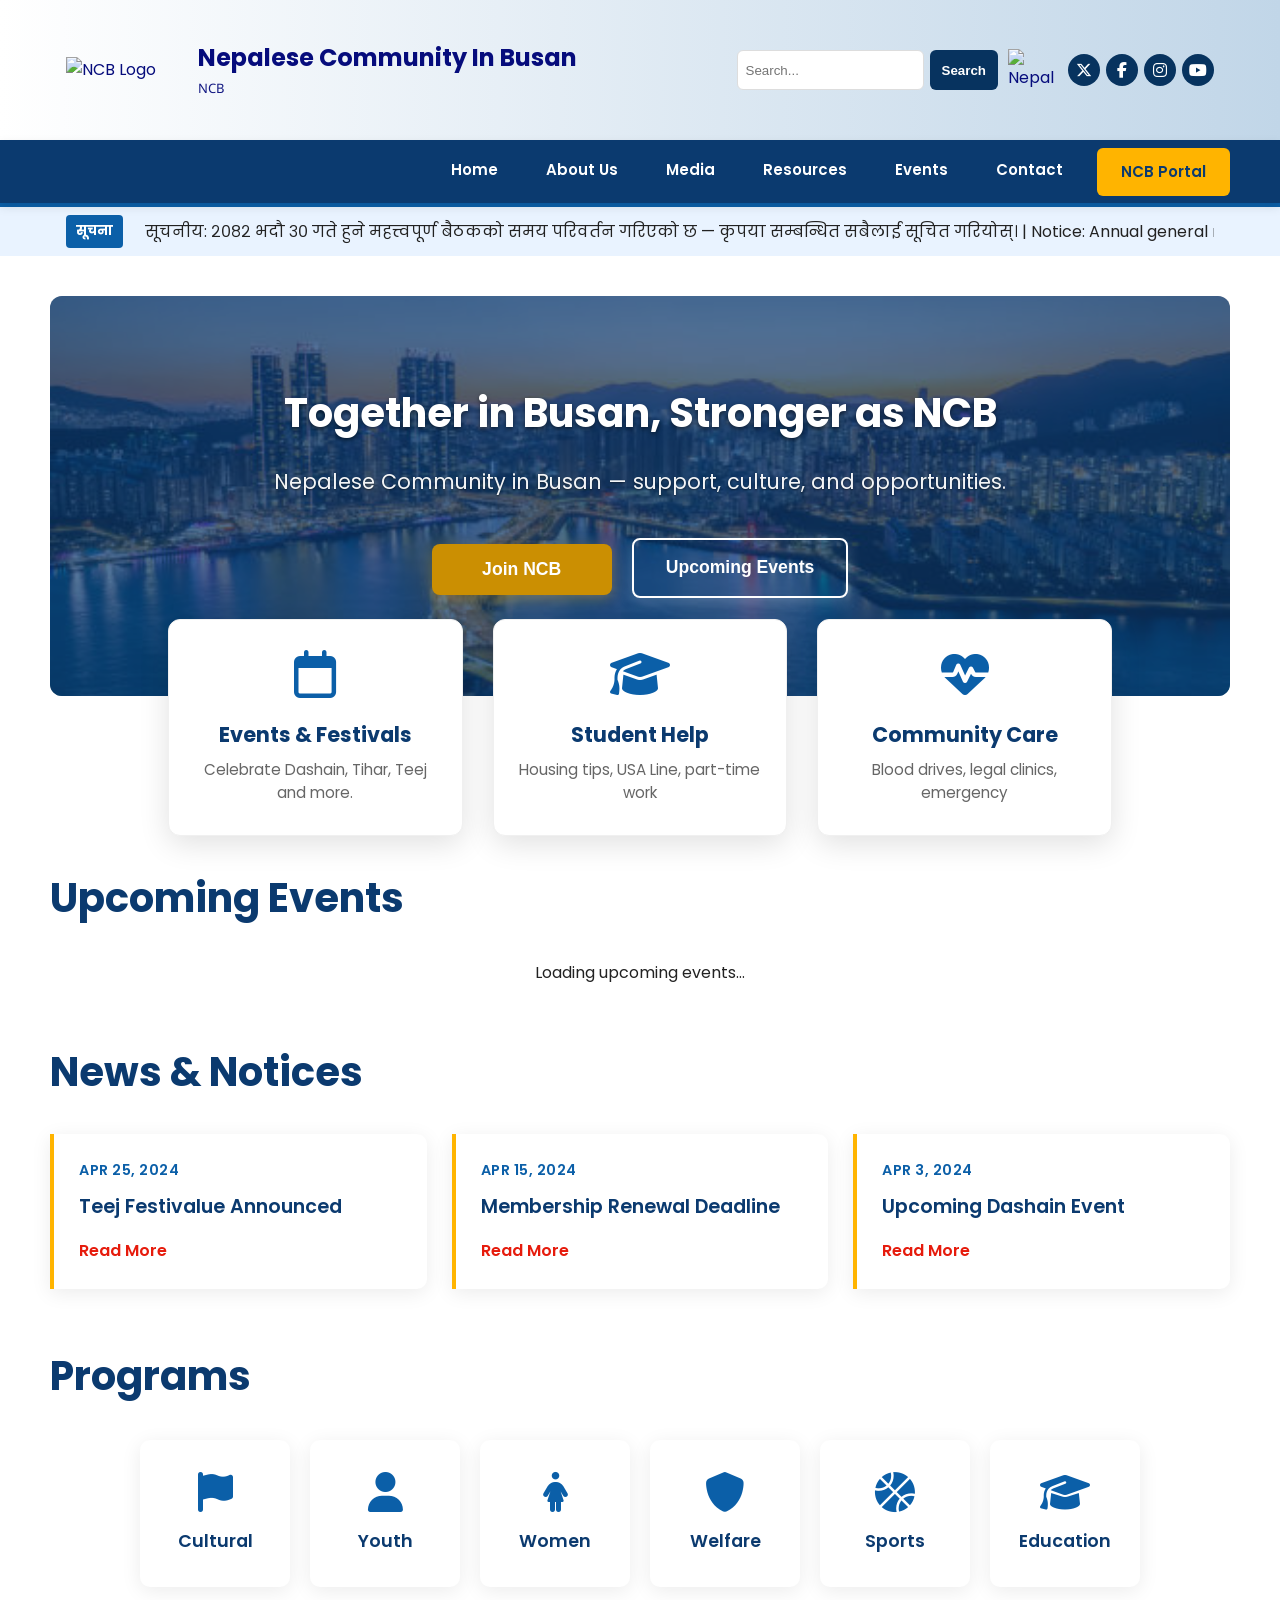
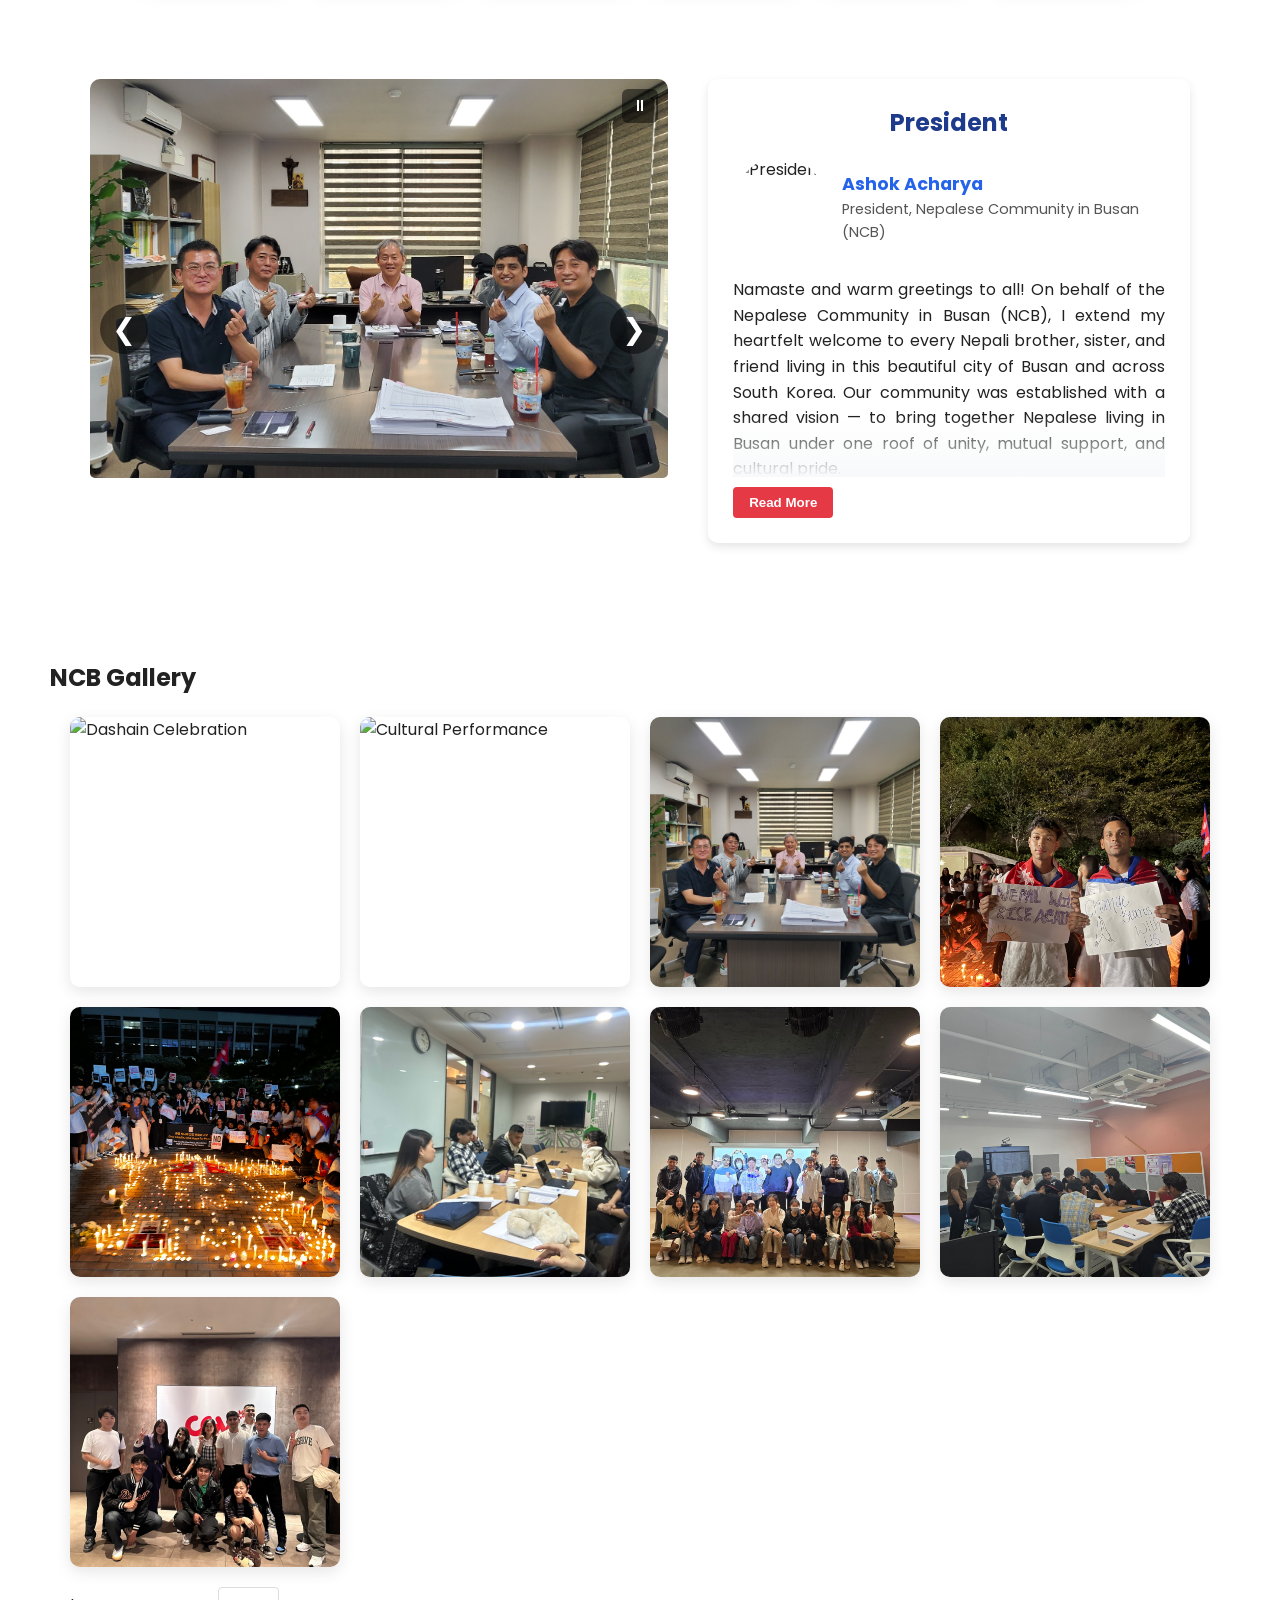
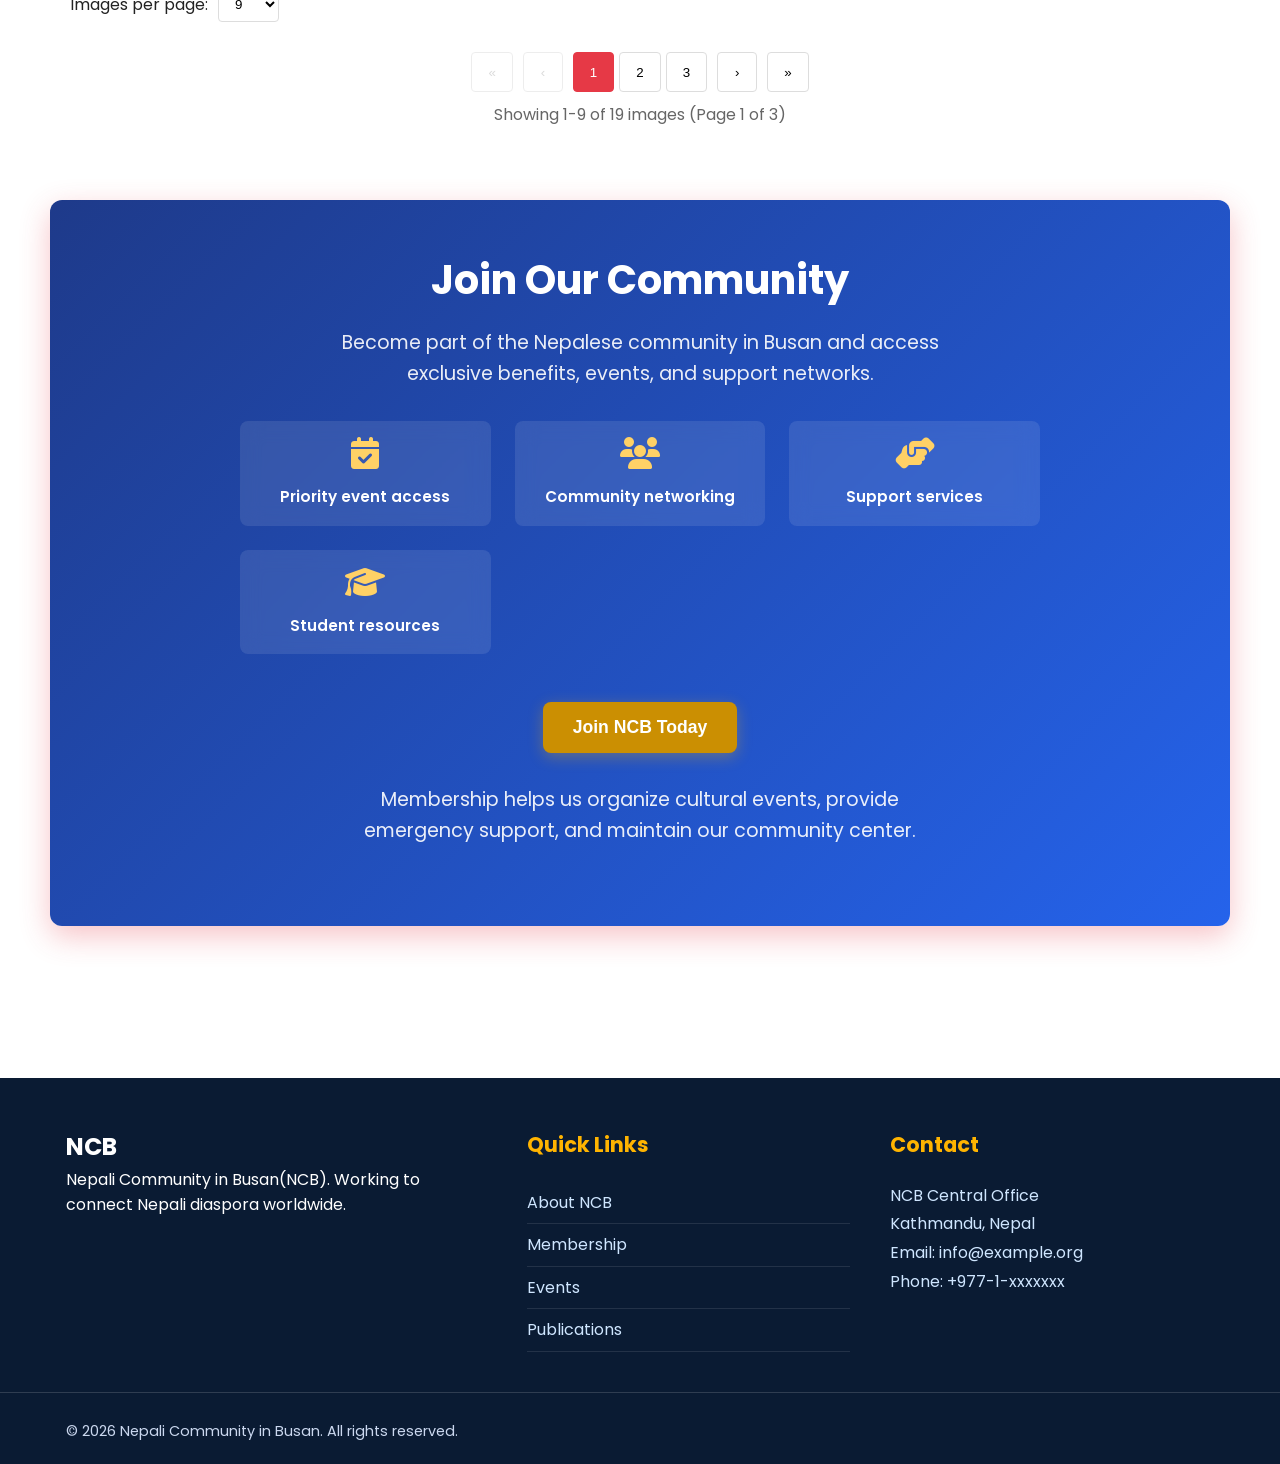
==== commit 15bf447f: "Add files via upload" ====
--- a/index.html
+++ b/index.html
@@ -13,7 +13,7 @@
     <link rel="stylesheet" href="https://cdnjs.cloudflare.com/ajax/libs/font-awesome/6.6.0/css/all.min.css">
     <!-- Meta -->
     <meta name="description" content="NCB- Nepali Communituy in Busan">
-    <link rel="stylesheet" href="./frontend/css/styles1.css">
+    <link rel="stylesheet" href="./frontend/css/styles.css">
 
     <!-- <link rel="stylesheet" href="./frontend/css/slider.css"> -->
     <style>
@@ -96,10 +96,10 @@
             <div class="container">
                 <div class="branding">
                     <div class="logo">
-                        <img src="./assests/Images/NCB_logo.png" alt="NCB Logo" style="width: 120px;">
+                        <img src="./assets/Images/NCB_logo.png" alt="NCB Logo" style="width: 120px;">
                     </div>
                     <div class="branding-text">
-                        <div class="org-title">Nepali Community In Busan</div>
+                        <div class="org-title">Nepalese Community In Busan</div>
                         <div class="org-sub">NCB</div>
                     </div>
                 </div>
@@ -110,7 +110,7 @@
                         <button id="search-btn">Search</button>
                     </div>
                     <div class="flags">
-                        <img src="./assests/Images/np_flag.gif" alt="Nepal" srcset="" style="width: 50px;">
+                        <img src="./assets/Images/np_flag.gif" alt="Nepal" srcset="" style="width: 50px;">
                     </div>
                     <div class="socials">
                         <a href="#" aria-label="X"><i class="fa-brands fa-x-twitter"></i></a>
@@ -123,49 +123,51 @@
         </div>
 
         <!-- NAV -->
-        <nav class="main-nav">
-            <div class="container nav-inner">
-                <ul class="nav-menu">
-                    <li><a href="/">Home</a></li>
-
-                    <li class="has-sub">
-                        <a href="#">About Us</a>
-                        <ul class="dropdown">
-                            <li><a href="#">History</a></li>
-                            <li><a href="#">Mission & Vision</a></li>
-                            <li><a href="./frontend/html/executive-committee.html">Leadership</a></li>
-                            <li><a href="./frontend/html/executive-committee.html" class="nav-link" >Executive Committee</a>
-                            </li>
-                        </ul>
-                    </li>
-
-                    <li class="has-sub">
-                        <a href="#">Media</a>
-                        <ul class="dropdown">
-                            <li><a href="#">Press Releases</a></li>
-                            <li><a href="#news">News</a></li>
-                            <li><a href="#Gallery">Gallery</a></li>
-                        </ul>
-                    </li>
-
-                    <li class="has-sub">
-                        <a href="#">Resources</a>
-                        <ul class="dropdown">
-                            <li><a href="#">Documents</a></li>
-                            <li><a href="#">Publications</a></li>
-                        </ul>
-                    </li>
-
-                    <li><a href="#events">Events</a></li>
-                    <li><a href="#contact">Contact</a></li>
-                    <li><a class="cta" href="#">NCB Portal</a></li>
-                </ul>
-
-                <button class="mobile-nav-toggle" aria-label="Toggle navigation">
-                    <span></span><span></span><span></span>
-                </button>
-            </div>
-        </nav>
+      <nav class="main-nav">
+  <div class="container nav-inner">
+    <ul class="nav-menu" id="navMenu">
+      <li><a href="index.html">Home</a></li>
+
+      <li class="has-sub">
+        <a href="#">About Us</a>
+        <ul class="dropdown">
+          <li><a href="#">History</a></li>
+          <li><a href="#">Mission & Vision</a></li>
+          <li><a href="./frontend/html/executive-committee.html">Executive Committee</a></li>
+          <li><a href="./frontend/html/founding_members.html">Founding Members</a></li>
+          <li><a href="./frontend/html/executive-committee.html">Advisory Board</a></li>
+          <li><a href="./frontend/html/executive-committee.html">Associate Committee</a></li>
+        </ul>
+      </li>
+
+      <li class="has-sub">
+        <a href="#">Media</a>
+        <ul class="dropdown">
+          <li><a href="#">Press Releases</a></li>
+          <li><a href="#news">News</a></li>
+          <li><a href="#Gallery">Gallery</a></li>
+        </ul>
+      </li>
+
+      <li class="has-sub">
+        <a href="#">Resources</a>
+        <ul class="dropdown">
+          <li><a href="#">Documents</a></li>
+          <li><a href="#">Publications</a></li>
+        </ul>
+      </li>
+
+      <li><a href="#events">Events</a></li>
+      <li><a href="#contact">Contact</a></li>
+      <li><a class="cta" href="#">NCB Portal</a></li>
+    </ul>
+
+    <button class="mobile-nav-toggle" id="navToggle" aria-label="Toggle navigation">
+      <span></span><span></span><span></span>
+    </button>
+  </div>
+</nav>
+
 
     </header>
     <!-- NOTICE BAR -->
@@ -225,25 +227,11 @@
                 </div>
             </div>
         </div>
-        <!-- Upcoming Events -->
+        <!-- Upcoming Events (populated from backend) -->
         <section class="upcoming-events">
             <h2>Upcoming Events</h2>
-            <div class="events-list">
-                <div class="event-card">
-                    <h4>May 10 Dashain Celebration</h4>
-                    <p>Busan</p>
-                    <button class="rsvp">RSVP</button>
-                </div>
-                <div class="event-card">
-                    <h4>Blood Donation Drive</h4>
-                    <p>Haeundae, Busan | June 25, 2024</p>
-                    <button class="rsvp">RSVP</button>
-                </div>
-                <div class="event-card">
-                    <h4>Teej Festival</h4>
-                    <p>Busan in ga. Busan | June 15, 2024</p>
-                    <button class="rsvp">RSVP</button>
-                </div>
+            <div class="events-list" aria-live="polite">
+                <p class="events-loading">Loading upcoming events…</p>
             </div>
         </section>
 
@@ -301,7 +289,7 @@
             <div class="right-president">
                 <h2>President</h2>
                 <div class="president-card">
-                    <img src="./assests/uploads/president.jpg" alt="President">
+                    <img src="./assets/uploads/president.jpg" alt="President">
                     <div class="president-info">
                         <h3>Ashok Acharya</h3>
                         <p>President, Nepalese Community in Busan (NCB)</p>
@@ -352,7 +340,7 @@
         <section class="join-section">
             <div class="join-content">
                 <h2>Join Our Community</h2>
-                <p>Become part of the Nepali community in Busan and access exclusive benefits, events, and support
+                <p>Become part of the Nepalese community in Busan and access exclusive benefits, events, and support
                     networks.</p>
                 <div class="join-benefits">
                     <div class="benefit-item">
@@ -385,9 +373,9 @@
         <div class="container footer-grid">
             <div class="footer-col">
                 <div class="branding">
-                    <div class="logo_small " style="background-color: rgb(237, 237, 237); border-radius: 6px;">
-                        <img src="./assests/Images/NCB_logo.png" alt="NCB Logo" style="width: 50px;">
-                    </div>
+                    <!-- <div class="logo_small " style="background-color: rgb(237, 237, 237); border-radius: 6px;">
+                        <img src="./assets/Images/NCB_logo.png" alt="NCB Logo" style="width: 50px;">
+                    </div> -->
                     <div class="branding-text">
                         <div class="org-title">NCB </div>
                     </div>
@@ -427,4 +415,4 @@
     </script>
 </body>
 
-</html>
+</html>
--- a/frontend/css/styles.css
+++ b/frontend/css/styles.css
@@ -0,0 +1,2026 @@
+:root {
+    --primary: #1e3a8a;
+    --secondary: #2563eb;
+    --bg: #e2e2e2;
+    --text: #fdfdfd;
+    --white: #fff;
+    --shadow: 0 4px 10px rgba(0, 0, 0, 0.1);
+}
+
+* {
+    margin: 0;
+    padding: 0;
+    box-sizing: border-box;
+}
+
+html,
+body {
+    height: 100%;
+    margin: 0;
+    font-family: 'Poppins', system-ui, -apple-system, 'Segoe UI', Roboto, 'Noto Sans Devanagari', sans-serif;
+    color: #222;
+    line-height: 1.6;
+}
+
+a {
+    color: inherit;
+    text-decoration: none;
+}
+
+.container {
+    max-width: 1180px;
+    margin: 0 auto;
+    padding: 0 16px;
+    width: 100%;
+}
+
+/* HEADER - topbar */
+.topbar {
+    position: static;
+    background: linear-gradient(90deg, #ffffff, #c1d6e8);
+    color: #060c7c;
+    padding: 10px 0;
+}
+
+.topbar .container {
+    display: flex;
+    gap: 12px;
+    align-items: center;
+    justify-content: space-between;
+    flex-wrap: wrap;
+}
+
+.branding {
+    display: flex;
+    gap: 12px;
+    align-items: center;
+    flex: 1;
+    min-width: 200px;
+}
+
+.logo {
+    width: 80px;
+    height: 80px;
+    object-fit: contain;
+    display: flex;
+    align-items: center;
+    justify-content: center;
+}
+
+.logo img {
+    width: 100%;
+    height: auto;
+}
+
+.branding-text .org-title {
+    font-weight: 700;
+    font-size: 1.25rem;
+}
+
+.branding-text .org-sub {
+    font-size: 12px;
+    font-family: 'Noto Sans Devanagari', sans-serif;
+    opacity: 0.95;
+    margin-top: 2px;
+}
+
+/* top actions */
+.top-actions {
+    display: flex;
+    gap: 10px;
+    align-items: center;
+    flex-wrap: wrap;
+}
+
+.search-wrap {
+    display: flex;
+    gap: 6px;
+}
+
+.search-wrap input[type="search"] {
+    padding: 6px 8px;
+    border-radius: 6px;
+    border: 1px solid #ddd;
+    min-width: 180px;
+    max-width: 220px;
+    outline: none;
+    height: 40px;
+}
+
+.search-wrap #search-btn {
+    height: 40px;
+    padding: 0 12px;
+    border: none;
+    background-color: #07335f;
+    border-radius: 6px;
+    color: white;
+    font-weight: bold;
+    cursor: pointer;
+    white-space: nowrap;
+}
+
+.flags img {
+    width: 40px;
+    height: auto;
+    display: block;
+}
+
+.socials {
+    position: static;
+    height: auto;
+    max-width: none;
+    min-width: auto;
+    padding: 0;
+    display: flex;
+    justify-content: flex-end;
+    gap: 6px;
+}
+
+.socials a {
+    display: flex;
+    align-items: center;
+    justify-content: center;
+    width: 32px;
+    height: 32px;
+    border-radius: 50%;
+    background: #07335f;
+    color: white;
+    transition: background 0.3s ease;
+}
+
+.socials a:hover {
+    background: #0b5fa8;
+}
+
+.socials a i {
+    font-size: 16px;
+}
+
+
+/* Navbar Base */
+.main-nav {
+    background: linear-gradient(90deg, var(--primary), var(--secondary));
+    color: var(--white);
+    box-shadow: var(--shadow);
+    position: sticky;
+    position: -webkit-sticky;
+    top: 0;
+    z-index: 1000;
+}
+
+/* Inner Wrapper */
+.nav-inner {
+    display: flex;
+    align-items: flex-end;
+    justify-content: flex-end;
+    padding: 12px 5%;
+    position: relative;
+    background: inherit;
+
+}
+
+/* Main Menu */
+.nav-menu {
+    display: flex;
+    list-style: none;
+    gap: 25px;
+    transition: all 0.3s ease;
+    margin: 0;
+    padding: 0;
+    width: 100%;
+    justify-content: flex-end;
+}
+
+/* Menu Items */
+.nav-menu li {
+    position: relative;
+}
+
+.nav-menu a {
+    color: var(--white);
+    text-decoration: none;
+    font-weight: 500;
+    padding: 10px 12px;
+    border-radius: 2px;
+    transition: color 0.3s, background 0.3s;
+}
+
+.nav-menu a:hover {
+    color: var(--secondary);
+    background: var(--white);
+}
+
+/* Dropdown */
+.has-sub>.dropdown {
+    position: absolute;
+    background: var(--white);
+    color: var(--text);
+    top: 100%;
+    left: 0;
+    min-width: 180px;
+    list-style: none;
+    display: none;
+    flex-direction: column;
+    box-shadow: var(--shadow);
+    border-radius: 6px;
+    overflow: hidden;
+    z-index: 999;
+}
+
+.has-sub:hover>.dropdown {
+    display: flex;
+    animation: dropdownFade 0.3s ease forwards;
+}
+
+@keyframes dropdownFade {
+    from {
+        opacity: 0;
+        transform: translateY(10px);
+    }
+
+    to {
+        opacity: 1;
+        transform: translateY(0);
+    }
+}
+
+.dropdown li a {
+    color: var(--text);
+    padding: 10px 15px;
+    display: block;
+}
+
+.dropdown li a:hover {
+    background: var(--secondary);
+    color: var(--white);
+}
+
+/* CTA Button */
+.cta {
+    background: var(--white);
+    color: var(--primary);
+    border-radius: 6px;
+    font-weight: 600;
+    padding: 8px 16px;
+    transition: all 0.3s ease;
+}
+
+.cta:hover {
+    background: var(--secondary);
+    color: var(--white);
+}
+
+/* Mobile Navigation Toggle */
+.mobile-nav-toggle {
+    display: none;
+    flex-direction: column;
+    gap: 5px;
+    background: transparent;
+    border: none;
+    cursor: pointer;
+}
+
+.mobile-nav-toggle span {
+    width: 25px;
+    height: 3px;
+    background: var(--white);
+    border-radius: 3px;
+    transition: all 0.3s ease;
+}
+
+/* Responsive Menu */
+@media (max-width: 900px) {
+    .nav-inner {
+        flex-wrap: wrap;
+    }
+
+    .mobile-nav-toggle {
+        display: flex;
+    }
+
+    .nav-menu {
+        position: absolute;
+        top: 100%;
+        left: 0;
+        right: 0;
+        background: var(--primary);
+        flex-direction: column;
+        align-items: flex-start;
+        padding: 15px 0;
+        max-height: 0;
+        overflow: hidden;
+        transition: max-height 0.4s ease;
+    }
+
+    .nav-menu.open {
+        max-height: 500px;
+        box-shadow: var(--shadow);
+    }
+
+    .nav-menu a {
+        color: var(--white);
+        width: 100%;
+        padding: 12px 20px;
+    }
+
+    .nav-menu a:hover {
+        background: var(--secondary);
+        color: var(--white);
+    }
+
+    .has-sub>.dropdown {
+        position: static;
+        box-shadow: none;
+        border-radius: 0;
+        background: var(--primary);
+        display: none;
+    }
+
+    .has-sub.open>.dropdown {
+        display: block;
+    }
+
+    .mobile-nav-toggle.active span:nth-child(1) {
+        transform: rotate(45deg) translateY(8px);
+    }
+
+    .mobile-nav-toggle.active span:nth-child(2) {
+        opacity: 0;
+    }
+
+    .mobile-nav-toggle.active span:nth-child(3) {
+        transform: rotate(-45deg) translateY(-8px);
+    }
+}
+
+/* NOTICE BAR */
+.notice-bar {
+    background: #e9f3ff;
+    border-top: 4px solid #0b5fa8;
+    padding: 8px 0;
+    overflow: hidden;
+}
+
+.notice-inner {
+    display: flex;
+    gap: 12px;
+    align-items: center;
+    flex-wrap: wrap;
+}
+
+.notice-label {
+    display: inline-block;
+    background: #0b5fa8;
+    color: #fff;
+    padding: 6px 10px;
+    border-radius: 4px;
+    font-weight: 700;
+    font-size: 13px;
+    white-space: nowrap;
+}
+
+.notice-scroll {
+    overflow: hidden;
+    flex: 1;
+    min-width: 200px;
+}
+
+.scroll-text {
+    white-space: nowrap;
+    display: inline-block;
+    padding-left: 10px;
+    animation: marquee 18s linear infinite;
+}
+
+@keyframes marquee {
+    0% {
+        transform: translateX(100%);
+    }
+
+    100% {
+        transform: translateX(-100%);
+    }
+}
+
+/* MAIN GRID */
+.main-grid {
+    display: flex;
+    flex-direction: column;
+    gap: 40px;
+    padding: 40px 0;
+}
+
+/* MAIN TOP CONTAINER */
+.main_top_container {
+    position: relative;
+    margin-bottom: 120px;
+}
+
+/* HERO BANNER */
+.hero-banner {
+    background-image: url(/assests/Images/busanbridge.jpg);
+    background-repeat: no-repeat;
+    background-position: center;
+    background-size: cover;
+    color: #ffffff;
+    padding: 80px 40px;
+    border-radius: 12px;
+    text-align: center;
+    position: relative;
+    overflow: hidden;
+    min-height: 400px;
+    display: flex;
+    align-items: center;
+    justify-content: center;
+}
+
+.hero-banner::before {
+    content: '';
+    position: absolute;
+    top: 0;
+    left: 0;
+    right: 0;
+    bottom: 0;
+    background: rgba(11, 58, 111, 0.7);
+    z-index: 1;
+}
+
+.hero-text {
+    position: relative;
+    z-index: 2;
+    max-width: 800px;
+}
+
+.hero-text h1 {
+    width: 100%;
+    font-size: 2.5rem;
+    margin-bottom: 20px;
+    font-weight: 700;
+    text-shadow: 0 2px 4px rgba(0, 0, 0, 0.5);
+}
+
+.hero-text p {
+    font-size: 1.3rem;
+    margin-bottom: 30px;
+    opacity: 0.95;
+    text-shadow: 0 1px 2px rgba(0, 0, 0, 0.5);
+}
+
+.hero-buttons {
+    display: flex;
+    gap: 20px;
+    justify-content: center;
+    flex-wrap: wrap;
+}
+
+.btn-primary,
+.btn-secondary {
+    padding: 14px 32px;
+    border: none;
+    border-radius: 8px;
+    font-weight: 600;
+    cursor: pointer;
+    transition: all 0.3s ease;
+    font-size: 1.1rem;
+    min-width: 180px;
+}
+
+.btn-primary {
+    background: #ffb400;
+    color: #0b3a6f;
+    box-shadow: 0 4px 15px rgba(255, 180, 0, 0.3);
+}
+
+.btn-primary:hover {
+    background: #e6a200;
+    transform: translateY(-3px);
+    box-shadow: 0 6px 20px rgba(255, 180, 0, 0.4);
+}
+
+.btn-secondary {
+    background: transparent;
+    color: white;
+    border: 2px solid white;
+    box-shadow: 0 4px 15px rgba(255, 255, 255, 0.2);
+}
+
+.btn-secondary:hover {
+    background: white;
+    color: #0b3a6f;
+    transform: translateY(-3px);
+    box-shadow: 0 6px 20px rgba(255, 255, 255, 0.3);
+}
+.event-btn{
+margin-top: 10px;
+height: 60px;
+}
+/* QUICK CARDS */
+.quick-cards {
+    display: grid;
+    grid-template-columns: repeat(3, 1fr);
+    gap: 30px;
+    position: absolute;
+    bottom: -140px;
+    left: 0;
+    right: 0;
+    z-index: 10;
+    width: 80%;
+    place-items: center;
+    justify-content: center;
+    align-items: center;
+    margin: auto;
+}
+
+.card {
+    background: white;
+    padding: 30px 25px;
+    border-radius: 12px;
+    text-align: center;
+    box-shadow: 0 8px 30px rgba(0, 0, 0, 0.12);
+    transition: all 0.3s ease;
+    border: 1px solid #f0f0f0;
+    display: flex;
+    flex-direction: column;
+    align-items: center;
+    justify-content: center;
+    min-height: 200px;
+}
+
+.card:hover {
+    transform: translateY(-8px);
+    box-shadow: 0 15px 40px rgba(0, 0, 0, 0.15);
+}
+
+.card i {
+    font-size: 3rem;
+    color: #0b5fa8;
+    margin-bottom: 20px;
+}
+
+.card_description {
+    display: flex;
+    flex-direction: column;
+    gap: 8px;
+}
+
+.card_title {
+    font-size: 1.3rem;
+    margin: 0;
+    color: #0b3a6f;
+    font-weight: 700;
+}
+
+.card_desc {
+    color: #666;
+    line-height: 1.5;
+    margin: 0;
+    font-size: 0.95rem;
+}
+
+/* UPCOMING EVENTS */
+.upcoming-events {
+    margin: 10px 0 10px;
+}
+
+.upcoming-events h2 {
+    font-size: 2.5rem;
+    margin-bottom: 30px;
+    color: #0b3a6f;
+    text-align: left;
+    font-weight: 700;
+}
+
+.events-list {
+    display: grid;
+    grid-template-columns: repeat(auto-fit, minmax(320px, 1fr));
+    gap: 25px;
+    margin: auto;
+    place-items: center;
+}
+
+.event-card {
+    background: white;
+    padding: 30px 25px;
+    border-radius: 0px 10px 10px 0px;
+    box-shadow: 0 6px 25px rgba(0, 0, 0, 0.08);
+    transition: all 0.3s ease;
+    border-left: 4px solid #0b5fa8;
+    display: flex;
+    flex-direction: column;
+    height: 100%;
+    width: 100%;
+}
+
+.event-card:hover {
+    transform: translateY(-5px);
+    box-shadow: 0 12px 35px rgba(0, 0, 0, 0.12);
+}
+
+.event-card h4 {
+    font-size: 1.3rem;
+    margin-bottom: 12px;
+    color: #0b3a6f;
+    font-weight: 600;
+}
+
+.event-card p {
+    color: #666;
+    margin-bottom: 20px;
+    flex-grow: 1;
+    line-height: 1.5;
+}
+
+.rsvp {
+    background: #0b5fa8;
+    color: white;
+    border: none;
+    padding: 12px 24px;
+    border-radius: 6px;
+    cursor: pointer;
+    font-weight: 600;
+    transition: all 0.3s ease;
+    align-self: flex-end;
+}
+
+.rsvp:hover {
+    background: #094a8a;
+    transform: translateY(-2px);
+}
+
+/* NEWS & NOTICES */
+.news-notices {
+    margin: 5px 0;
+}
+
+.news-notices h2 {
+    font-size: 2.5rem;
+    margin-bottom: 30px;
+    color: #0b3a6f;
+    text-align: left;
+    font-weight: 700;
+}
+
+.news-list {
+    display: grid;
+    grid-template-columns: repeat(auto-fit, minmax(350px, 1fr));
+    gap: 25px;
+    place-items: center;
+}
+
+.news-item {
+    background: white;
+    padding: 25px;
+    border-radius: 0px 10px 10px 0px;
+    box-shadow: 0 4px 20px rgba(0, 0, 0, 0.08);
+    transition: all 0.3s ease;
+    border-left: 4px solid #ffb400;
+    display: flex;
+    flex-direction: column;
+    height: 100%;
+    width: 100%;
+}
+
+.news-item:hover {
+    transform: translateX(5px);
+    box-shadow: 0 8px 30px rgba(0, 0, 0, 0.12);
+}
+
+.news-item .date {
+    color: #0b5fa8;
+    font-weight: 600;
+    font-size: 0.9rem;
+    margin-bottom: 10px;
+    text-transform: uppercase;
+    letter-spacing: 0.5px;
+}
+
+.news-item h4 {
+    font-size: 1.2rem;
+    margin-bottom: 15px;
+    color: #0b3a6f;
+    font-weight: 600;
+    flex-grow: 1;
+}
+
+.news-item a {
+    color: #e61b0c;
+    font-weight: 600;
+    transition: color 0.3s ease;
+    align-self: flex-start;
+}
+
+.news-item a:hover {
+    color: #094a8a;
+}
+
+/* PROGRAMS */
+.programs {
+    margin: 10px 0;
+}
+
+.programs h2 {
+    font-size: 2.5rem;
+    margin-bottom: 30px;
+    color: #0b3a6f;
+    text-align: left;
+    font-weight: 700;
+}
+
+.program-cards {
+    display: flex;
+    flex-wrap: wrap;
+    gap: 20px;
+    padding: 2px;
+    margin: auto;
+    place-items: center;
+    justify-content: center;
+}
+
+.program-card {
+    background: white;
+    padding: 30px 20px;
+    border-radius: 10px;
+    text-align: center;
+    box-shadow: 0 4px 20px rgba(0, 0, 0, 0.08);
+    transition: all 0.3s ease;
+    cursor: pointer;
+    border: 2px solid transparent;
+    display: flex;
+    flex-direction: column;
+    align-items: center;
+    justify-content: center;
+    min-height: 140px;
+    min-width: 150px;
+}
+
+.program-card:hover {
+    transform: translateY(-5px);
+    border-color: #0b5fa8;
+    box-shadow: 0 8px 30px rgba(11, 95, 168, 0.15);
+}
+
+.program-card i {
+    font-size: 2.5rem;
+    color: #0b5fa8;
+    margin-bottom: 15px;
+    display: block;
+}
+
+.program-card span {
+    font-weight: 600;
+    color: #0b3a6f;
+    font-size: 1.1rem;
+}
+
+/* Gallery Section */
+#images-section {
+    display: grid;
+    grid-template-columns: 1.2fr 1fr;
+    gap: 40px;
+    padding: 40px;
+    align-items: flex-start;
+}
+
+.left-gallery {
+    position: relative;
+    background: transparent;
+    border-radius: 10px;
+    overflow: hidden;
+}
+
+.left-gallery h2 {
+    margin-bottom: 0px;
+} 
+
+.slider-container {
+    position: relative;
+    width: 100%;
+    height: 500px;
+    overflow: hidden;
+    border-radius: 5px;
+}
+
+.slides img {
+    width: 100%;
+    height: 399px;
+    object-fit: cover;
+    display: none;
+    transition: opacity 0.5s ease-in-out;
+    border-radius: 5px;
+}
+
+.slides img.active {
+    display: block;
+    opacity: 1;
+}
+
+.nav-arrow {
+    position: absolute;
+    top: 50%;
+    transform: translateY(-50%);
+    background: rgba(0, 0, 0, 0.5);
+    color: white;
+    border: none;
+    font-size: 1.8rem;
+    cursor: pointer;
+    padding: 8px 12px;
+    border-radius: 50%;
+    transition: background 0.3s;
+}
+
+.nav-arrow:hover {
+    background: var(--secondary);
+}
+
+.prev {
+    left: 10px;
+}
+
+.next {
+    right: 10px;
+}
+
+.dots {
+    position: absolute;
+    bottom: 25%;
+    left: 50%;
+    transform: translateX(-50%);
+    display: flex;
+    gap: 6px;
+    z-index: 9999;
+
+
+}
+
+.dots span {
+    width: 10px;
+    height: 10px;
+    background: rgba(14, 14, 14, 0.197);
+    border-radius: 50%;
+    cursor: pointer;
+    transition: background 0.3s;
+}
+
+.dots span.active {
+    background: var(--secondary);
+    transform: translateY(-10px) scale(1.5);
+}
+
+.play-pause {
+    position: absolute;
+    top: 10px;
+    right: 10px;
+    background: rgba(0, 0, 0, 0.5);
+    color: white;
+    border: none;
+    padding: 8px 10px;
+    border-radius: 6px;
+    cursor: pointer;
+    font-size: 1rem;
+}
+
+/* President Section */
+.right-president {
+    background: var(--white);
+    padding: 25px;
+    border-radius: 10px;
+    box-shadow: var(--shadow);
+}
+
+.right-president h2 {
+    color: var(--primary);
+    margin-bottom: 15px;
+    text-align: center;
+}
+
+.president-card {
+    display: flex;
+    align-items: center;
+    gap: 15px;
+    margin-bottom: 20px;
+}
+
+.president-card img {
+    width: 100px;
+    height: 100px;
+    border-radius: 50%;
+    object-fit: cover;
+}
+
+.president-info h3 {
+    margin: 0;
+    color: var(--secondary);
+    font-size: 1.1rem;
+}
+
+.president-info p {
+    font-size: 0.9rem;
+    color: #555;
+}
+
+.message p {
+    margin-bottom: 15px;
+    text-align: justify;
+    line-height: 1.6;
+}
+
+/* Responsive */
+@media (max-width: 900px) {
+    #images-section {
+        grid-template-columns: 1fr;
+    }
+
+    .slider-container {
+        height: 300px;
+    }
+
+    .slides img {
+        height: 300px;
+    }
+}
+
+.images-container {
+    display: grid;
+    grid-template-columns: repeat(auto-fill, minmax(250px, 1fr));
+    gap: 20px;
+    padding: 20px;
+}
+
+.image-card {
+    position: relative;
+    border-radius: 10px;
+    overflow: hidden;
+    box-shadow: 0 5px 15px rgba(0, 0, 0, 0.1);
+    transition: transform 0.3s ease, box-shadow 0.3s ease;
+    aspect-ratio: 1 / 1;
+    background-color: #fff;
+}
+
+.image-card:hover {
+    transform: translateY(-10px);
+    box-shadow: 0 15px 30px rgba(0, 0, 0, 0.2);
+}
+
+.image-card img {
+    width: 100%;
+    height: 100%;
+    object-fit: cover;
+    display: block;
+    transition: transform 0.5s ease;
+}
+
+.image-card:hover img {
+    transform: scale(1.05);
+}
+
+.image-overlay {
+    position: absolute;
+    bottom: 0;
+    left: 0;
+    right: 0;
+    background: linear-gradient(to top, rgba(0, 0, 0, 0.8), transparent);
+    color: white;
+    padding: 20px 15px 15px;
+    transform: translateY(100%);
+    transition: transform 0.3s ease;
+}
+
+.image-card:hover .image-overlay {
+    transform: translateY(0);
+}
+
+.image-title {
+    font-size: 1.2rem;
+    font-weight: 600;
+    margin-bottom: 5px;
+}
+
+.image-desc {
+    font-size: 0.9rem;
+    opacity: 0.9;
+}
+
+@media (max-width: 768px) {
+    .images-container {
+        grid-template-columns: repeat(auto-fill, minmax(200px, 1fr));
+        gap: 15px;
+        padding: 10px;
+    }
+
+    h1 {
+        font-size: 2rem;
+    }
+}
+
+@media (max-width: 480px) {
+    .images-container {
+        grid-template-columns: repeat(auto-fill, minmax(150px, 1fr));
+    }
+
+    h1 {
+        font-size: 1.8rem;
+    }
+}
+
+/* DONATE SECTION */
+.donate-section {
+    background: linear-gradient(135deg, #0b5fa8 0%, #0b3a6f 100%);
+    color: white;
+    padding: 60px 40px;
+    border-radius: 12px;
+    text-align: center;
+    margin: 60px 0;
+    box-shadow: 0 8px 30px rgba(11, 95, 168, 0.3);
+
+}
+
+/* News Modal Styles */
+.news-modal {
+    position: fixed;
+    top: 0;
+    left: 0;
+    width: 100%;
+    height: 100%;
+    z-index: 1000;
+    font-family: 'Poppins', 'Noto Sans Devanagari', sans-serif;
+}
+
+.news-modal-overlay {
+    position: absolute;
+    top: 0;
+    left: 0;
+    width: 100%;
+    height: 100%;
+    background: rgba(0, 0, 0, 0.7);
+    backdrop-filter: blur(5px);
+}
+
+.news-modal-content {
+    position: relative;
+    background: white;
+    margin: 2rem auto;
+    width: 90%;
+    max-width: 700px;
+    max-height: 90vh;
+    border-radius: 12px;
+    box-shadow: 0 20px 60px rgba(0, 0, 0, 0.3);
+    overflow: hidden;
+    display: flex;
+    flex-direction: column;
+}
+
+.news-modal-close {
+    position: absolute;
+    top: 1rem;
+    right: 1rem;
+    background: #e63946;
+    color: white;
+    border: none;
+    width: 40px;
+    height: 40px;
+    border-radius: 50%;
+    cursor: pointer;
+    z-index: 10;
+    display: flex;
+    align-items: center;
+    justify-content: center;
+    transition: background 0.3s ease;
+}
+
+.news-modal-close:hover {
+    background: #c1121f;
+}
+
+.news-modal-header {
+    padding: 2rem 2rem 1rem;
+    border-bottom: 1px solid #e9ecef;
+    background: #f8f9fa;
+}
+
+.news-modal-title {
+    color: #2b2d42;
+    margin: 0 0 0.5rem 0;
+    font-size: 1.5rem;
+    font-weight: 700;
+}
+
+.news-modal-date {
+    color: #6c757d;
+    margin: 0;
+    font-size: 0.9rem;
+}
+
+.news-modal-body {
+    padding: 2rem;
+    flex: 1;
+    overflow-y: auto;
+}
+
+.news-modal-message {
+    line-height: 1.6;
+    color: #495057;
+}
+
+.news-modal-message p {
+    margin-bottom: 1rem;
+}
+
+.news-modal-message ul {
+    margin-bottom: 1rem;
+    padding-left: 1.5rem;
+}
+
+.news-modal-message li {
+    margin-bottom: 0.5rem;
+}
+
+.news-modal-message strong {
+    color: #2b2d42;
+    font-weight: 600;
+}
+
+.news-modal-footer {
+    padding: 1rem 2rem;
+    border-top: 1px solid #e9ecef;
+    background: #f8f9fa;
+    text-align: right;
+}
+
+/* Animation for modal */
+.news-modal-content {
+    animation: modalSlideIn 0.3s ease-out;
+}
+
+@keyframes modalSlideIn {
+    from {
+        opacity: 0;
+        transform: translateY(-50px) scale(0.9);
+    }
+    to {
+        opacity: 1;
+        transform: translateY(0) scale(1);
+    }
+}
+
+/* Responsive design */
+@media (max-width: 768px) {
+    .news-modal-content {
+        margin: 1rem auto;
+        width: 95%;
+        max-height: 95vh;
+    }
+    
+    .news-modal-header,
+    .news-modal-body,
+    .news-modal-footer {
+        padding: 1.5rem;
+    }
+    
+    .news-modal-title {
+        font-size: 1.25rem;
+    }
+}
+/* Join NCB Section Styles */
+.join-section {
+    background: linear-gradient(135deg, var(--primary), var(--secondary));
+    color: white;
+    padding: 3rem 2rem;
+    border-radius: 12px;
+    margin: 2rem 0;
+    text-align: center;
+    box-shadow: 0 10px 30px rgba(230, 57, 70, 0.3);
+}
+
+.join-content h2 {
+    font-size: 2.5rem;
+    margin-bottom: 1rem;
+    font-weight: 700;
+}
+
+.join-content > p {
+    font-size: 1.2rem;
+    margin-bottom: 2rem;
+    opacity: 0.9;
+    max-width: 600px;
+    margin-left: auto;
+    margin-right: auto;
+}
+
+.join-benefits {
+    display: grid;
+    grid-template-columns: repeat(auto-fit, minmax(200px, 1fr));
+    gap: 1.5rem;
+    margin: 2rem 0;
+    max-width: 800px;
+    margin-left: auto;
+    margin-right: auto;
+}
+
+.benefit-item {
+    display: flex;
+    flex-direction: column;
+    align-items: center;
+    gap: 0.5rem;
+    padding: 1rem;
+    background: rgba(255, 255, 255, 0.1);
+    border-radius: 8px;
+    backdrop-filter: blur(10px);
+    transition: transform 0.3s ease, background 0.3s ease;
+}
+
+.benefit-item:hover {
+    transform: translateY(-5px);
+    background: rgba(255, 255, 255, 0.2);
+}
+
+.benefit-item i {
+    font-size: 2rem;
+    margin-bottom: 0.5rem;
+    color: #ffd166;
+}
+
+.benefit-item span {
+    font-weight: 600;
+    font-size: 0.95rem;
+}
+
+.join-btn {
+    background: #cb8f02;
+    color: white;
+    border: none;
+    padding: 15px 30px;
+    font-size: 1.1rem;
+    border-radius: 8px;
+    cursor: pointer;
+    font-weight: 600;
+    transition: all 0.3s ease;
+    margin: 1rem 0;
+}
+
+.join-btn:hover {
+    background: #1a1b2e;
+    transform: translateY(-2px);
+    box-shadow: 0 8px 20px rgba(43, 45, 66, 0.4);
+}
+
+.join-note {
+    font-size: 0.9rem;
+    opacity: 0.8;
+    margin-top: 1rem;
+    max-width: 500px;
+    margin-left: auto;
+    margin-right: auto;
+}
+
+/* Responsive Design */
+@media (max-width: 768px) {
+    .join-section {
+        padding: 2rem 1rem;
+    }
+    
+    .join-content h2 {
+        font-size: 2rem;
+    }
+    
+    .join-content > p {
+        font-size: 1.1rem;
+    }
+    
+    .join-benefits {
+        grid-template-columns: repeat(2, 1fr);
+        gap: 1rem;
+    }
+    
+    .benefit-item {
+        padding: 0.8rem;
+    }
+    
+    .benefit-item i {
+        font-size: 1.5rem;
+    }
+    
+    .benefit-item span {
+        font-size: 0.85rem;
+    }
+}
+
+@media (max-width: 480px) {
+    .join-benefits {
+        grid-template-columns: 1fr;
+    }
+    
+    .join-content h2 {
+        font-size: 1.8rem;
+    }
+}
+
+/* FOOTER */
+.site-footer {
+    margin-top: 80px;
+    background: #0a1b33;
+    color: #fff;
+    padding: 50px 0 20px;
+}
+
+.footer-grid {
+    display: grid;
+    gap: 40px;
+    grid-template-columns: 1fr;
+    align-items: start;
+}
+
+.footer-col h4 {
+    margin-top: 0;
+    margin-bottom: 20px;
+    color: #ffb400;
+    font-size: 1.3rem;
+}
+
+.footer-col ul {
+    list-style: none;
+    padding: 0;
+    margin: 0;
+}
+
+.footer-col ul li a {
+    color: #cfe6ff;
+    display: block;
+    padding: 8px 0;
+    transition: all 0.3s ease;
+    border-bottom: 1px solid rgba(255, 255, 255, 0.1);
+}
+
+.footer-col ul li a:hover {
+    color: #fff;
+    padding-left: 8px;
+}
+
+.footer-col address {
+    font-style: normal;
+    color: #cfe6ff;
+    line-height: 1.8;
+}
+
+.footer-bottom {
+    border-top: 1px solid rgba(255, 255, 255, 0.15);
+    padding: 25px 0 0;
+    margin-top: 40px;
+}
+
+.footer-bottom small {
+    color: #cbd8ef;
+    font-size: 0.9rem;
+}
+
+
+
+
+/* Desktop layout */
+@media(min-width: 900px) {
+    .footer-grid {
+        grid-template-columns: 1.3fr 1fr 1fr;
+    }
+
+    .logo {
+        width: 120px;
+        height: 120px;
+    }
+
+    .branding-text .org-title {
+        font-size: 1.5rem;
+    }
+
+    .branding-text .org-sub {
+        font-size: 13px;
+    }
+
+}
+
+/* Tablet */
+@media(min-width: 768px) and (max-width: 1023px) {
+    .quick-cards {
+        grid-template-columns: repeat(3, 1fr);
+        bottom: -130px;
+        max-width: 95%;
+        min-width: 95%;
+    }
+
+    .card {
+        padding: 25px 20px;
+        min-height: 180px;
+    }
+
+    .hero-text h1 {
+        font-size: 2.5rem;
+    }
+
+    .hero-text p {
+        font-size: 1.2rem;
+    }
+}
+
+/* Mobile specific */
+@media(max-width: 899px) {
+    .topbar .container {
+        padding: 25px;
+    }
+
+    .branding {
+        gap: 25px;
+    }
+
+    .main-nav .nav-inner {
+        flex-wrap: wrap;
+    }
+
+    .nav-left {
+        display: none;
+    }
+
+    .mobile-nav-toggle {
+        display: inline-flex;
+    }
+
+    .main-nav .nav-inner.open .nav-left {
+        display: flex;
+        flex-direction: column;
+        width: 100%;
+        background: #07335f;
+        position: absolute;
+        left: 0;
+        top: 100%;
+        padding: 8px;
+        z-index: 40;
+    }
+
+    .main-nav .nav-inner.open .nav-left a {
+        padding: 12px;
+        border-bottom: 1px solid rgba(255, 255, 255, 0.04);
+    }
+
+    .dropdown {
+        position: relative;
+        box-shadow: none;
+        transform: none;
+        opacity: 1;
+        pointer-events: auto;
+        background: transparent;
+    }
+
+    .has-sub .dropdown li a {
+        color: #fff;
+        padding-left: 20px;
+    }
+
+    .top-actions {
+        justify-content: flex-end;
+    }
+
+    .socials {
+        display: none;
+    }
+
+    .flags {
+        display: none;
+    }
+
+    .quick-cards {
+        position: relative;
+        display: flex;
+        flex-wrap: wrap;
+        flex: grow 1;
+        ;
+        min-width: 90%;
+
+    }
+
+    .hero-banner,
+    .event-card,
+    .quick-cards,
+    .news-item,
+    .donate-section {
+        max-width: 95%;
+        min-width: 95%;
+        place-self: center;
+    }
+}
+
+/* Small mobile devices */
+@media(max-width: 767px) {
+    .topbar .container {
+        flex-direction: column;
+        align-items: center;
+        gap: 15px;
+        text-align: center;
+        padding: 20px;
+    }
+
+    .branding {
+        width: 100%;
+        justify-content: center;
+        text-align: center;
+        gap: 25px;
+    }
+
+    .top-actions {
+        width: 100%;
+        justify-content: center;
+    }
+
+    .search-wrap {
+        flex: 1;
+        max-width: 400px;
+        place-content: end;
+        margin-top: 10px;
+    }
+
+    .socials {
+        display: none;
+    }
+
+    .hero-banner {
+        padding: 60px 20px;
+        min-height: 350px;
+        max-width: 95%;
+        place-self: center;
+    }
+
+    .hero-text h1 {
+        font-size: 2rem;
+    }
+
+    .hero-text p {
+        font-size: 1.1rem;
+    }
+
+    .hero-buttons {
+        flex-direction: column;
+        align-items: center;
+        gap: 15px;
+    }
+
+    .btn-primary,
+    .btn-secondary {
+        width: 100%;
+        max-width: 280px;
+    }
+
+    .quick-cards,
+    .event-card,
+    .news-item {
+        grid-template-columns: 1fr;
+        gap: 20px;
+        position: relative;
+        bottom: -40px;
+        max-width: 90%;
+        min-width: 90%;
+    }
+
+    .main_top_container {
+        margin-bottom: 60px;
+    }
+
+    .card {
+        min-height: auto;
+        padding: 25px 20px;
+    }
+
+    .events-list,
+    .news-list {
+        grid-template-columns: 1fr;
+    }
+
+    .program-cards {
+        max-width: fit-content;
+        min-width: fit-content;
+        display: flex;
+        flex-wrap: wrap;
+
+    }
+
+    .upcoming-events,
+    .news-notices,
+    .programs {
+        margin: 40px 0;
+    }
+
+    .upcoming-events h2,
+    .news-notices h2,
+    .programs h2 {
+        font-size: 2rem;
+        text-align: center;
+    }
+
+    .notice-inner {
+        flex-direction: column;
+        align-items: flex-start;
+        gap: 10px;
+    }
+
+    .notice-scroll {
+        width: 100%;
+    }
+}
+
+/* Extra small devices */
+@media(max-width: 480px) {
+    .program-cards {
+        grid-template-columns: 1fr;
+    }
+
+    .hero-text h1 {
+        font-size: 1.8rem;
+    }
+
+    .hero-text p {
+        font-size: 1rem;
+    }
+
+    .card i {
+        font-size: 2.5rem;
+    }
+
+    .card_title {
+        font-size: 1.2rem;
+    }
+}
+
+/* Prevent body scroll when mobile menu is open */
+body.menu-open {
+    overflow: hidden;
+}
+
+/* MAIN NAV - Enhanced Responsive Design */
+.main-nav {
+    background: #0b3a6f;
+    color: #fff;
+    position: relative;
+    z-index: 1000;
+}
+
+.main-nav .nav-inner {
+    display: flex;
+    align-items: center;
+    justify-content: space-between;
+    gap: 20px;
+    padding: 0;
+    position: relative;
+    min-height: 60px;
+}
+
+.main-nav ul {
+    list-style: none;
+    display: flex;
+    gap: 0;
+    margin: 0;
+    padding: 0;
+    align-items: center;
+}
+
+.main-nav .nav-left {
+    display: flex;
+    align-items: center;
+    flex: 1;
+}
+
+.main-nav .nav-right {
+    display: flex;
+    align-items: center;
+    gap: 10px;
+}
+
+.main-nav a {
+    display: block;
+    padding: 18px 20px;
+    color: #fff;
+    font-weight: 600;
+    font-size: 15px;
+    white-space: nowrap;
+    transition: all 0.3s ease;
+    border-bottom: 3px solid transparent;
+}
+
+.main-nav a:hover {
+    color: #ffb400;
+    background: rgba(255, 255, 255, 0.05);
+    border-bottom-color: #ffb400;
+}
+
+.main-nav .cta {
+    background: #ffb400;
+    color: #0b3a6f;
+    padding: 12px 20px;
+    border-radius: 6px;
+    margin-left: 10px;
+    border-bottom: none !important;
+}
+
+.main-nav .cta:hover {
+    background: #e6a200;
+    color: #0b3a6f;
+    transform: translateY(-2px);
+}
+
+/* Dropdown (Enhanced for Mobile) */
+.has-sub {
+    position: relative;
+}
+
+.dropdown {
+    position: absolute;
+    left: 0;
+    top: 100%;
+    min-width: 220px;
+    background: #fff;
+    color: #222;
+    border-radius: 0 0 8px 8px;
+    box-shadow: 0 8px 25px rgba(0, 0, 0, 0.15);
+    opacity: 0;
+    transform: translateY(-10px);
+    pointer-events: none;
+    transition: all 0.3s ease;
+    z-index: 1001;
+    border-top: 3px solid #ffb400;
+}
+
+.dropdown li a {
+    padding: 15px 20px;
+    color: #222;
+    display: block;
+    border-bottom: 1px solid #f0f0f0;
+    transition: all 0.3s ease;
+    font-size: 14px;
+}
+
+.dropdown li:last-child a {
+    border-bottom: none;
+    border-radius: 0 0 8px 8px;
+}
+
+.dropdown li a:hover {
+    background: #f8f9fa;
+    color: #0b5fa8;
+    padding-left: 25px;
+}
+
+.has-sub:hover>.dropdown,
+.has-sub:focus-within>.dropdown {
+    opacity: 1;
+    transform: translateY(0);
+    pointer-events: auto;
+}
+
+/* Mobile Nav Toggle */
+.mobile-nav-toggle {
+    display: none;
+    background: transparent;
+    border: 0;
+    cursor: pointer;
+    padding: 10px;
+    flex-direction: column;
+    justify-content: center;
+    align-items: center;
+    width: 44px;
+    height: 44px;
+    border-radius: 4px;
+    transition: background 0.3s ease;
+}
+
+.mobile-nav-toggle:hover {
+    background: rgba(255, 255, 255, 0.1);
+}
+
+.mobile-nav-toggle span {
+    display: block;
+    width: 22px;
+    height: 2px;
+    background: #fff;
+    margin: 2px 0;
+    border-radius: 2px;
+    transition: all 0.3s ease;
+}
+
+.mobile-nav-toggle.active span:nth-child(1) {
+    transform: rotate(45deg) translate(6px, 6px);
+}
+
+.mobile-nav-toggle.active span:nth-child(2) {
+    opacity: 0;
+}
+
+.mobile-nav-toggle.active span:nth-child(3) {
+    transform: rotate(-45deg) translate(6px, -6px);
+}
+
+/* Gallery and President Section*/
+
+
+/* Mobile Menu Styles - FIXED: Hidden by default */
+@media (max-width: 1024px) {
+    .main-nav .nav-inner {
+        flex-wrap: wrap;
+        padding: 10px;
+    }
+
+    .mobile-nav-toggle {
+        display: flex;
+        order: 3;
+    }
+
+    /* FIX: Nav menus are hidden by default on mobile */
+    .nav-left,
+    .nav-right {
+        display: none !important;
+        /* Force hidden by default */
+        width: 100%;
+        flex-direction: column;
+        background: #07335f;
+        position: absolute;
+        top: 100%;
+        left: 0;
+        box-shadow: 0 5px 20px rgba(0, 0, 0, 0.2);
+        z-index: 1000;
+        opacity: 0;
+        transform: translateY(-10px);
+        transition: all 0.3s ease;
+    }
+
+    .nav-left {
+        border-top: 1px solid rgba(255, 255, 255, 0.1);
+    }
+
+    .nav-right {
+        border-top: 1px solid rgba(255, 255, 255, 0.1);
+        background: #062a52;
+    }
+
+    /* FIX: Only show when menu is open */
+    .main-nav .nav-inner.menu-open .nav-left,
+    .main-nav .nav-inner.menu-open .nav-right {
+        display: flex !important;
+        opacity: 1;
+        transform: translateY(0);
+    }
+
+    .main-nav ul {
+        flex-direction: column;
+        width: 100%;
+        gap: 0;
+    }
+
+    .main-nav li {
+        width: 100%;
+        border-bottom: 1px solid rgba(255, 255, 255, 0.05);
+    }
+
+    .main-nav a {
+        padding: 16px 20px;
+        border-bottom: none;
+        display: flex;
+        justify-content: space-between;
+        align-items: center;
+    }
+
+    .main-nav .has-sub>a::after {
+        content: '›';
+        font-size: 18px;
+        transition: transform 0.3s ease;
+    }
+
+    .main-nav .has-sub.active>a::after {
+        transform: rotate(90deg);
+    }
+
+    /* Mobile Dropdown */
+    .dropdown {
+        position: static;
+        width: 100%;
+        opacity: 1;
+        transform: none;
+        pointer-events: auto;
+        box-shadow: none;
+        background: rgba(255, 255, 255, 0.05);
+        border-radius: 0;
+        border-top: none;
+        display: none;
+        animation: slideDown 0.3s ease;
+    }
+
+    .has-sub.active .dropdown {
+        display: block;
+    }
+
+    .dropdown li a {
+        padding: 14px 20px 14px 35px;
+        color: #fff;
+        border-bottom: 1px solid rgba(255, 255, 255, 0.05);
+        font-size: 14px;
+        background: rgba(255, 255, 255, 0.02);
+    }
+
+    .dropdown li a:hover {
+        background: rgba(255, 255, 255, 0.08);
+        color: #ffb400;
+        padding-left: 40px;
+    }
+
+    .main-nav .cta {
+        margin: 10px 20px;
+        text-align: center;
+        justify-content: center;
+    }
+
+    @keyframes slideDown {
+        from {
+            opacity: 0;
+            transform: translateY(-10px);
+        }
+
+        to {
+            opacity: 1;
+            transform: translateY(0);
+        }
+    }
+}
+
+/* Desktop styles - ensure nav is visible */
+@media (min-width: 1025px) {
+
+    .nav-left,
+    .nav-right {
+        display: flex !important;
+    }
+
+    .mobile-nav-toggle {
+        display: none !important;
+    }
+}
+
+/* Tablet Optimization */
+@media (min-width: 769px) and (max-width: 1024px) {
+    .main-nav a {
+        padding: 18px 15px;
+        font-size: 14px;
+    }
+
+    .main-nav .cta {
+        padding: 10px 16px;
+        font-size: 14px;
+    }
+}
+
+/* Small Mobile Optimization */
+@media (max-width: 480px) {
+    .main-nav .nav-inner {
+        min-height: 56px;
+    }
+
+    .main-nav a {
+        padding: 14px 16px;
+        font-size: 14px;
+    }
+
+    .dropdown li a {
+        padding: 12px 16px 12px 30px;
+    }
+
+    .dropdown li a:hover {
+        padding-left: 35px;
+    }
+
+    .main-nav .cta {
+        margin: 8px 16px;
+        padding: 12px 16px;
+    }
+
+    .mobile-nav-toggle {
+        width: 40px;
+        height: 40px;
+    }
+}
+
+/* Large Desktop Optimization */
+@media (min-width: 1200px) {
+    .main-nav .nav-inner {
+        gap: 30px;
+    }
+
+    .main-nav a {
+        padding: 18px 24px;
+    }
+
+    .main-nav .cta {
+        padding: 12px 24px;
+    }
+}
+
+/* Prevent body scroll when mobile menu is open */
+body.menu-open {
+    overflow: hidden;
+}
+
+/* Smooth transitions for mobile menu */
+.main-nav .nav-left,
+.main-nav .nav-right {
+    transition: all 0.3s ease;
+}
